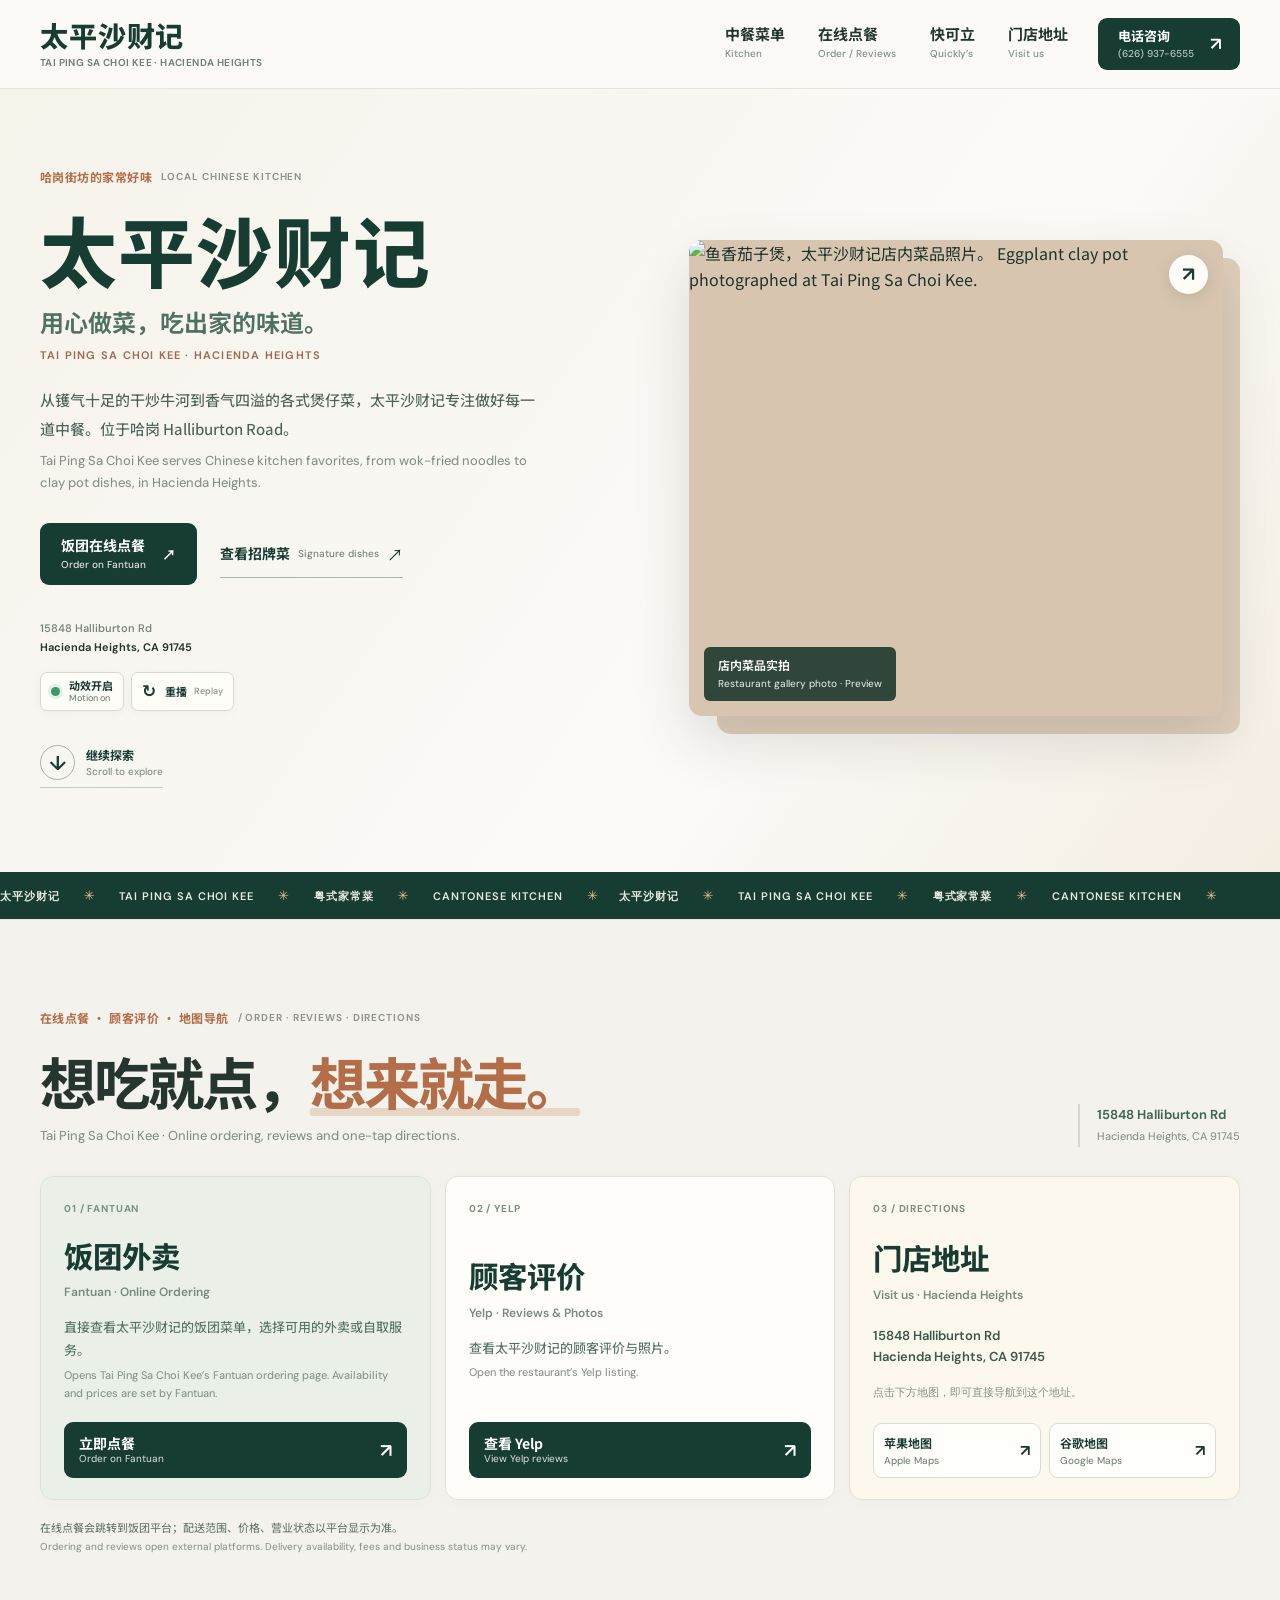
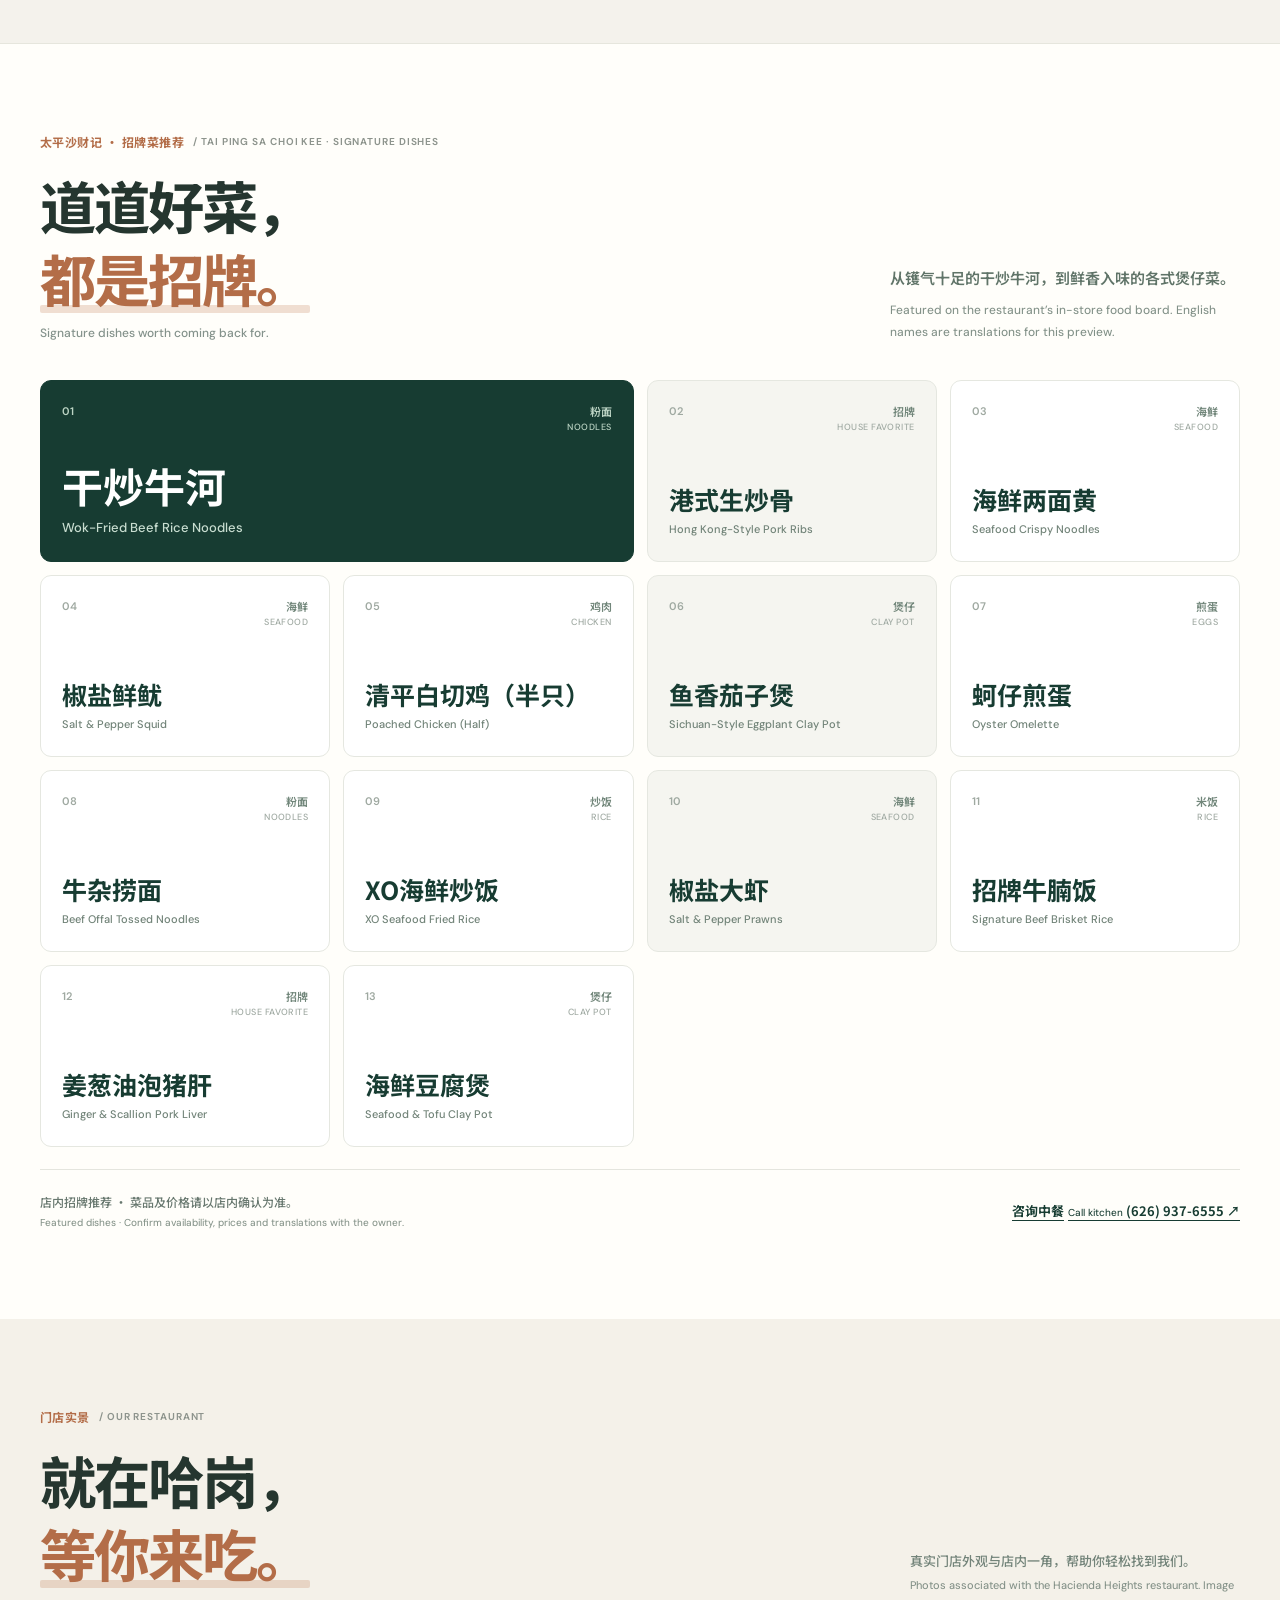
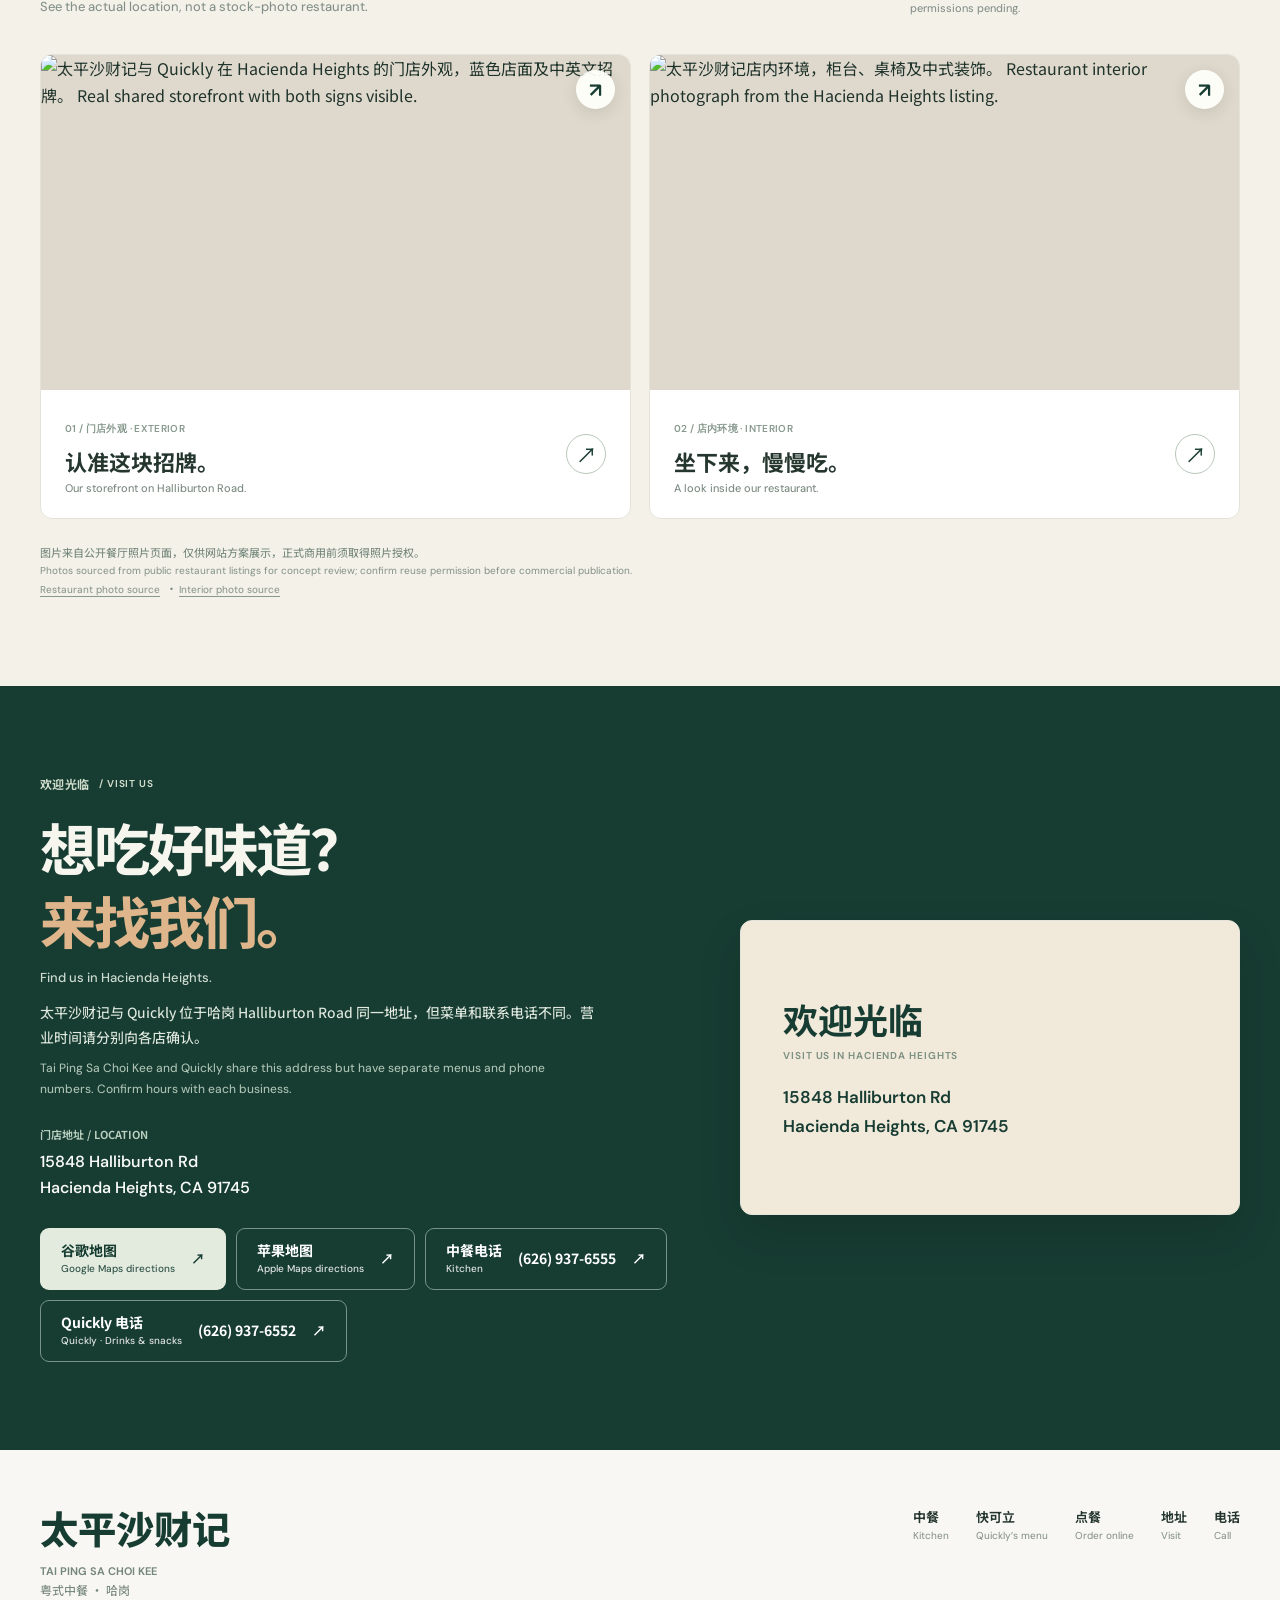
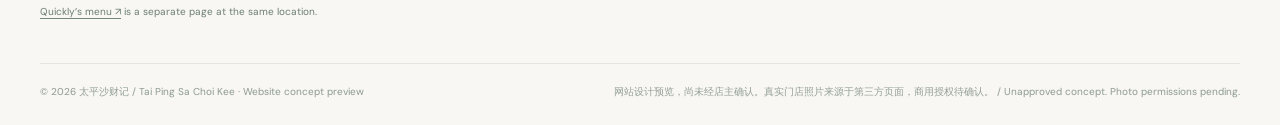
==== index.html @ 9a028f28 "refine: show real restaurant photos in first mobile screen, simplify hero controls" ====
<!doctype html>
<html lang="zh-Hans">
<head>
  <meta charset="utf-8">
  <meta name="viewport" content="width=device-width, initial-scale=1">
  <meta name="theme-color" content="#fff9f0">
  <meta name="robots" content="noindex,nofollow">
  <meta name="description" content="太平沙财记 Tai Ping Sa Choi Kee — Cantonese and Chinese kitchen at 15848 Halliburton Rd, Hacienda Heights.">
  <meta property="og:type" content="website">
  <meta property="og:title" content="太平沙财记 | Tai Ping Sa Choi Kee">
  <meta property="og:description" content="太平沙财记中餐菜单与招牌菜。Quickly 的奶茶及小吃为另外的菜单，位于同一地址。Tai Ping Sa Choi Kee Chinese kitchen and signature dishes; browse Quickly’s on its separate page.">
  <title>太平沙财记 | Tai Ping Sa Choi Kee — Hacienda Heights</title>
  <link rel="preconnect" href="https://fonts.googleapis.com">
  <link rel="preconnect" href="https://fonts.gstatic.com" crossorigin>
  <link href="https://fonts.googleapis.com/css2?family=DM+Sans:wght@400;500;600;700&family=Manrope:wght@400;500;600;700;800&family=Noto+Sans+SC:wght@400;500;600;700&display=swap" rel="stylesheet">
  <link rel="preconnect" href="https://cdn.restaurants-us.com" crossorigin>
  <link rel="stylesheet" href="styles.css?v=motion-v5">
  <script src="app.js?v=motion-v5" defer></script>
</head>
<body>
  <a href="#main" class="skip-link">跳到主要内容 / Skip to content</a>
  <header class="site-header" id="top">
    <div class="header-inner container">
      <a class="brand" href="#top" aria-label="Tai Ping Sa Choi Kee home">
        <span class="brand-text"><strong lang="zh-Hans">太平沙财记</strong><small lang="en">TAI PING SA CHOI KEE · HACIENDA HEIGHTS</small></span>
      </a>
      <nav class="nav" aria-label="主导航 / Main navigation" id="site-nav">
        <a href="#kitchen"><span lang="zh-Hans">中餐菜单</span><small lang="en">Kitchen</small></a>
        <a href="#order"><span lang="zh-Hans">在线点餐</span><small lang="en">Order / Reviews</small></a>
        <a href="quicklys.html"><span lang="zh-Hans">快可立</span><small lang="en">Quickly’s</small></a>
        <a href="#visit"><span lang="zh-Hans">门店地址</span><small lang="en">Visit us</small></a>
        <a class="nav-call" href="tel:+16269376555"><span lang="zh-Hans">致电太平沙财记</span><small lang="en">(626) 937-6555</small></a>
      </nav>
      <a class="header-cta" href="tel:+16269376555" aria-label="致电中餐 / Call Tai Ping Sa Choi Kee"><span class="button-bilingual"><strong lang="zh-Hans">电话咨询</strong><small lang="en">(626) 937-6555</small></span><span class="cta-arrow" aria-hidden="true">↗</span></a>
      <button class="menu-toggle" type="button" aria-expanded="false" aria-controls="site-nav" aria-label="展开导航 / Open navigation">
        <span></span><span></span><span></span>
      </button>
    </div>
  </header>

  <main id="main">
    <section class="hero section-shell" aria-labelledby="hero-heading">
      <div class="container hero-grid">
        <div class="hero-copy" data-reveal>
          <div class="eyebrow"><span class="eyebrow-star" aria-hidden="true">✳</span> <span lang="zh-Hans">哈岗街坊的家常好味</span> <span class="eyebrow-dot">•</span> <small lang="en">LOCAL CHINESE KITCHEN</small></div>

          <h1 id="hero-heading" class="hero-restaurant-title" lang="zh-Hans">太平沙财记</h1>
          <p class="hero-chinese" lang="zh-Hans">用心做菜，吃出家的味道。</p><p class="hero-name-en" lang="en">TAI PING SA CHOI KEE · HACIENDA HEIGHTS</p>
          <p class="hero-description" lang="zh-Hans">从镬气十足的干炒牛河到香气四溢的各式煲仔菜，太平沙财记专注做好每一道中餐。位于哈岗 Halliburton Road。</p><p class="hero-description-en" lang="en">Tai Ping Sa Choi Kee serves Chinese kitchen favorites, from wok-fried noodles to clay pot dishes, in Hacienda Heights.</p>
          <div class="hero-actions">
            <a class="button button-dark" href="https://www.fantuanorder.com/en-US/store/tai-ping-sa-choi-kee/us-1364034559" target="_blank" rel="noopener noreferrer"><span class="button-bilingual"><strong lang="zh-Hans">饭团在线点餐</strong><small lang="en">Order on Fantuan</small></span><span aria-hidden="true">↗</span></a>
            <a class="text-link bilingual-link" href="#kitchen"><strong lang="zh-Hans">查看招牌菜</strong><small lang="en">Signature dishes</small><span aria-hidden="true">↗</span></a>
          </div>
          <div class="hero-footnote"><span class="hero-footnote-icon" aria-hidden="true">✷</span><span>15848 Halliburton Rd<br><strong>Hacienda Heights, CA 91745</strong></span></div>
          <div class="motion-controls" role="group" aria-label="网页动画控制 / Animation controls">
            <button type="button" class="motion-toggle" data-motion-toggle aria-pressed="false">
              <span class="motion-state-dot" aria-hidden="true"></span><span class="motion-status-zh" lang="zh-Hans">动效设置</span><small class="motion-status-en" lang="en">Motion settings</small>
            </button>
            <button type="button" class="motion-replay" data-motion-replay aria-label="重播页面动画 / Replay page animations">
              <span aria-hidden="true">↻</span><span lang="zh-Hans">重播</span><small lang="en">Replay</small>
            </button>
          </div>
          <a class="scroll-cue" href="#order" aria-label="继续浏览在线点餐与地图 / Explore ordering and directions"><span class="scroll-cue-symbol" aria-hidden="true">↓</span><span><strong lang="zh-Hans">继续探索</strong><small lang="en">Scroll to explore</small></span></a>
        </div>
        <div class="hero-visual" data-reveal aria-label="Actual featured dish photographed at Tai Ping Sa Choi Kee">
          <div class="hero-visual-backdrop"></div>
          <div class="hero-photo-frame">
            <a class="gallery-trigger" href="https://cdn.restaurants-us.com/3616-albums-2.jpg" target="_blank" rel="noopener noreferrer" data-gallery-index="0" data-gallery-title="鱼香茄子煲" data-gallery-en="Eggplant clay pot" aria-label="放大鱼香茄子煲照片 / View dish photograph">
              <img class="hero-photo" src="https://cdn.restaurants-us.com/3616-albums-2.jpg" alt="鱼香茄子煲，太平沙财记店内菜品照片。 Eggplant clay pot photographed at Tai Ping Sa Choi Kee." width="1000" height="1000" fetchpriority="high" decoding="async">
              <span class="gallery-zoom" aria-hidden="true">↗</span>
            </a>
            <span class="hero-photo-caption" lang="zh-Hans">店内菜品实拍 <small lang="en">Restaurant gallery photo · Preview</small></span>
          </div>
        </div>
      </div>
    </section>

    <div class="ticker" aria-hidden="true"><div class="ticker-track"><span class="ticker-copy">太平沙财记 <b>✳</b> TAI PING SA CHOI KEE <b>✳</b> 粤式家常菜 <b>✳</b> CANTONESE KITCHEN <b>✳</b> </span><span class="ticker-copy">太平沙财记 <b>✳</b> TAI PING SA CHOI KEE <b>✳</b> 粤式家常菜 <b>✳</b> CANTONESE KITCHEN <b>✳</b> </span></div></div>


    <section class="service-hub section-pad" id="order" aria-labelledby="service-heading">
      <div class="container">
        <div class="section-heading service-heading" data-reveal>
          <div>
            <p class="section-kicker"><span lang="zh-Hans">在线点餐 · 顾客评价 · 地图导航</span><span lang="en">/ ORDER · REVIEWS · DIRECTIONS</span></p>
            <h2 id="service-heading" lang="zh-Hans">想吃就点，<em>想来就走。</em></h2>
            <p class="section-subtitle-en" lang="en">Tai Ping Sa Choi Kee · Online ordering, reviews and one-tap directions.</p>
          </div>
          <span class="service-side-note" lang="zh-Hans">15848 Halliburton Rd<br><small lang="en">Hacienda Heights, CA 91745</small></span>
        </div>
        <div class="service-grid">
          <article class="service-card service-order" data-reveal>
            <span class="service-number">01 / FANTUAN</span>
            <div class="service-card-body">
              <h3 lang="zh-Hans">饭团外卖</h3><p lang="en">Fantuan · Online Ordering</p>
              <span class="service-description" lang="zh-Hans">直接查看太平沙财记的饭团菜单，选择可用的外卖或自取服务。</span>
              <small lang="en">Opens Tai Ping Sa Choi Kee’s Fantuan ordering page. Availability and prices are set by Fantuan.</small>
            </div>
            <a class="service-card-link" href="https://www.fantuanorder.com/en-US/store/tai-ping-sa-choi-kee/us-1364034559" target="_blank" rel="noopener noreferrer"><span lang="zh-Hans">立即点餐</span><small lang="en">Order on Fantuan</small><span aria-hidden="true">↗</span></a>
          </article>
          <article class="service-card service-reviews" data-reveal>
            <span class="service-number">02 / YELP</span>
            <div class="service-card-body">
              <h3 lang="zh-Hans">顾客评价</h3><p lang="en">Yelp · Reviews &amp; Photos</p>
              <div class="service-description"><span lang="zh-Hans">查看太平沙财记的顾客评价与照片。</span><small lang="en">Open the restaurant’s Yelp listing.</small></div>
            </div>
            <a class="service-card-link" href="https://www.yelp.com/biz/tai-ping-sa-choi-kee-hacienda-heights" target="_blank" rel="noopener noreferrer"><span lang="zh-Hans">查看 Yelp</span><small lang="en">View Yelp reviews</small><span aria-hidden="true">↗</span></a>
          </article>
          <article class="service-card service-map" data-reveal>
            <span class="service-number">03 / DIRECTIONS</span>
            <div class="service-card-body">
              <h3 lang="zh-Hans">门店地址</h3><p lang="en">Visit us · Hacienda Heights</p>
              <address class="service-address">15848 Halliburton Rd<br>Hacienda Heights, CA 91745</address>
              <small lang="zh-Hans">点击下方地图，即可直接导航到这个地址。</small>
            </div>
            <div class="service-map-links">
              <a href="https://maps.apple.com/?daddr=15848%20Halliburton%20Rd%2C%20Hacienda%20Heights%2C%20CA%2091745&amp;dirflg=d" target="_blank" rel="noopener noreferrer" aria-label="Apple 地图导航 / Apple Maps directions to 15848 Halliburton Road"><span lang="zh-Hans">苹果地图</span><small lang="en">Apple Maps</small><span aria-hidden="true">↗</span></a>
              <a href="https://www.google.com/maps/dir/?api=1&amp;destination=15848%20Halliburton%20Rd%2C%20Hacienda%20Heights%2C%20CA%2091745" target="_blank" rel="noopener noreferrer" aria-label="Google 地图导航 / Google Maps directions to 15848 Halliburton Road"><span lang="zh-Hans">谷歌地图</span><small lang="en">Google Maps</small><span aria-hidden="true">↗</span></a>
            </div>
          </article>
        </div>
        <p class="service-footnote"><span lang="zh-Hans">在线点餐会跳转到饭团平台；配送范围、价格、营业状态以平台显示为准。</span><span lang="en">Ordering and reviews open external platforms. Delivery availability, fees and business status may vary.</span></p>
      </div>
    </section>
    <section class="kitchen-section section-pad" id="kitchen" aria-labelledby="kitchen-heading">
      <div class="container">
        <div data-reveal class="section-heading kitchen-heading">
          <div>
            <p class="section-kicker"><span class="spark" aria-hidden="true">✳</span> <span lang="zh-Hans">太平沙财记 · 招牌菜推荐</span> <span lang="en">/ TAI PING SA CHOI KEE · SIGNATURE DISHES</span></p>
            <h2 id="kitchen-heading" lang="zh-Hans">道道好菜，<br><em>都是招牌。</em></h2>
            <p class="section-subtitle" lang="en">Signature dishes worth coming back for.</p>
          </div>
          <p class="kitchen-intro"><strong lang="zh-Hans">从镬气十足的干炒牛河，到鲜香入味的各式煲仔菜。</strong><br><span lang="en">Featured on the restaurant’s in-store food board. English names are translations for this preview.</span></p>
        </div>
        <div class="signature-grid" aria-label="Featured dishes photographed on the restaurant's food board">
          <article data-reveal class="signature-card signature-card-primary" data-tone="noodles">
            <div class="signature-card-top"><span>01</span><span lang="zh-Hans">粉面<small lang="en">NOODLES</small></span></div>
            <div class="signature-card-content">
              <h3 lang="zh-Hans">干炒牛河</h3>
              <p>Wok-Fried Beef Rice Noodles</p>
            </div>
            <span class="signature-card-mark" aria-hidden="true">✳</span>
          </article>
          <article data-reveal class="signature-card" data-tone="special">
            <div class="signature-card-top"><span>02</span><span lang="zh-Hans">招牌<small lang="en">HOUSE FAVORITE</small></span></div>
            <div class="signature-card-content">
              <h3 lang="zh-Hans">港式生炒骨</h3>
              <p>Hong Kong-Style Pork Ribs</p>
            </div>
            <span class="signature-card-mark" aria-hidden="true">✳</span>
          </article>
          <article data-reveal class="signature-card" data-tone="seafood">
            <div class="signature-card-top"><span>03</span><span lang="zh-Hans">海鲜<small lang="en">SEAFOOD</small></span></div>
            <div class="signature-card-content">
              <h3 lang="zh-Hans">海鲜两面黄</h3>
              <p>Seafood Crispy Noodles</p>
            </div>
            <span class="signature-card-mark" aria-hidden="true">✳</span>
          </article>
          <article data-reveal class="signature-card" data-tone="seafood">
            <div class="signature-card-top"><span>04</span><span lang="zh-Hans">海鲜<small lang="en">SEAFOOD</small></span></div>
            <div class="signature-card-content">
              <h3 lang="zh-Hans">椒盐鲜鱿</h3>
              <p>Salt &amp; Pepper Squid</p>
            </div>
            <span class="signature-card-mark" aria-hidden="true">✳</span>
          </article>
          <article data-reveal class="signature-card" data-tone="special">
            <div class="signature-card-top"><span>05</span><span lang="zh-Hans">鸡肉<small lang="en">CHICKEN</small></span></div>
            <div class="signature-card-content">
              <h3 lang="zh-Hans">清平白切鸡（半只）</h3>
              <p>Poached Chicken (Half)</p>
            </div>
            <span class="signature-card-mark" aria-hidden="true">✳</span>
          </article>
          <article data-reveal class="signature-card" data-tone="claypot">
            <div class="signature-card-top"><span>06</span><span lang="zh-Hans">煲仔<small lang="en">CLAY POT</small></span></div>
            <div class="signature-card-content">
              <h3 lang="zh-Hans">鱼香茄子煲</h3>
              <p>Sichuan-Style Eggplant Clay Pot</p>
            </div>
            <span class="signature-card-mark" aria-hidden="true">✳</span>
          </article>
          <article data-reveal class="signature-card" data-tone="special">
            <div class="signature-card-top"><span>07</span><span lang="zh-Hans">煎蛋<small lang="en">EGGS</small></span></div>
            <div class="signature-card-content">
              <h3 lang="zh-Hans">蚵仔煎蛋</h3>
              <p>Oyster Omelette</p>
            </div>
            <span class="signature-card-mark" aria-hidden="true">✳</span>
          </article>
          <article data-reveal class="signature-card" data-tone="noodles">
            <div class="signature-card-top"><span>08</span><span lang="zh-Hans">粉面<small lang="en">NOODLES</small></span></div>
            <div class="signature-card-content">
              <h3 lang="zh-Hans">牛杂捞面</h3>
              <p>Beef Offal Tossed Noodles</p>
            </div>
            <span class="signature-card-mark" aria-hidden="true">✳</span>
          </article>
          <article data-reveal class="signature-card" data-tone="rice">
            <div class="signature-card-top"><span>09</span><span lang="zh-Hans">炒饭<small lang="en">RICE</small></span></div>
            <div class="signature-card-content">
              <h3 lang="zh-Hans">XO海鲜炒饭</h3>
              <p>XO Seafood Fried Rice</p>
            </div>
            <span class="signature-card-mark" aria-hidden="true">✳</span>
          </article>
          <article data-reveal class="signature-card" data-tone="seafood">
            <div class="signature-card-top"><span>10</span><span lang="zh-Hans">海鲜<small lang="en">SEAFOOD</small></span></div>
            <div class="signature-card-content">
              <h3 lang="zh-Hans">椒盐大虾</h3>
              <p>Salt &amp; Pepper Prawns</p>
            </div>
            <span class="signature-card-mark" aria-hidden="true">✳</span>
          </article>
          <article data-reveal class="signature-card" data-tone="rice">
            <div class="signature-card-top"><span>11</span><span lang="zh-Hans">米饭<small lang="en">RICE</small></span></div>
            <div class="signature-card-content">
              <h3 lang="zh-Hans">招牌牛腩饭</h3>
              <p>Signature Beef Brisket Rice</p>
            </div>
            <span class="signature-card-mark" aria-hidden="true">✳</span>
          </article>
          <article data-reveal class="signature-card" data-tone="special">
            <div class="signature-card-top"><span>12</span><span lang="zh-Hans">招牌<small lang="en">HOUSE FAVORITE</small></span></div>
            <div class="signature-card-content">
              <h3 lang="zh-Hans">姜葱油泡猪肝</h3>
              <p>Ginger &amp; Scallion Pork Liver</p>
            </div>
            <span class="signature-card-mark" aria-hidden="true">✳</span>
          </article>
          <article data-reveal class="signature-card" data-tone="claypot">
            <div class="signature-card-top"><span>13</span><span lang="zh-Hans">煲仔<small lang="en">CLAY POT</small></span></div>
            <div class="signature-card-content">
              <h3 lang="zh-Hans">海鲜豆腐煲</h3>
              <p>Seafood &amp; Tofu Clay Pot</p>
            </div>
            <span class="signature-card-mark" aria-hidden="true">✳</span>
          </article>
        </div>
        <div class="kitchen-note">
          <span><span lang="zh-Hans">店内招牌推荐 · 菜品及价格请以店内确认为准。</span><small lang="en">Featured dishes · Confirm availability, prices and translations with the owner.</small></span>
          <a href="tel:+16269376555"><span lang="zh-Hans">咨询中餐</span><small lang="en">Call kitchen</small> (626) 937-6555 ↗</a>
        </div>
      </div>
    </section>

    <section class="favorites-section section-pad" id="favorites" aria-labelledby="favorites-heading">
      <div class="container">
        <div data-reveal class="section-heading favorites-heading">
          <div>
            <p class="section-kicker"><span class="spark" aria-hidden="true">✳</span> <span lang="zh-Hans">门店实景</span> <span lang="en">/ OUR RESTAURANT</span></p>
            <h2 id="favorites-heading" lang="zh-Hans">就在哈岗，<br><em>等你来吃。</em></h2>
            <p class="section-subtitle-en" lang="en">See the actual location, not a stock-photo restaurant.</p>
          </div>
          <p class="favorites-intro"><span lang="zh-Hans">真实门店外观与店内一角，帮助你轻松找到我们。</span><br><span lang="en">Photos associated with the Hacienda Heights restaurant. Image permissions pending.</span></p>
        </div>
        <div class="feature-grid" tabindex="0" aria-label="门店实景照片 / Restaurant gallery">
          <article data-reveal class="feature-card feature-store">
            <div class="feature-image-wrap"><a class="gallery-trigger" href="https://cdn.restaurants-us.com/3616-albums-1.jpg" target="_blank" rel="noopener noreferrer" data-gallery-index="1" data-gallery-title="门店外观" data-gallery-en="Our storefront" aria-label="放大门店外观照片 / View storefront photo"><img src="https://cdn.restaurants-us.com/3616-albums-1.jpg" alt="太平沙财记与 Quickly 在 Hacienda Heights 的门店外观，蓝色店面及中英文招牌。 Real shared storefront with both signs visible." loading="lazy" decoding="async" width="1000" height="563"><span class="gallery-zoom" aria-hidden="true">↗</span></a></div>
            <div class="feature-info"><div><span class="feature-number">01 / 门店外观 · EXTERIOR</span><h3 lang="zh-Hans">认准这块招牌。<small lang="en">Our storefront on Halliburton Road.</small></h3></div><a href="#visit" class="round-arrow" aria-label="查看门店地址 / Find the location">↗</a></div>
          </article>
          <article data-reveal class="feature-card feature-inside">
            <div class="feature-image-wrap"><a class="gallery-trigger" href="https://s3-media0.fl.yelpcdn.com/bphoto/ZBEJxeL9uK-M6cb3rGqtVw/o.jpg" target="_blank" rel="noopener noreferrer" data-gallery-index="2" data-gallery-title="店内环境" data-gallery-en="Inside the restaurant" aria-label="放大店内环境照片 / View interior photo"><img src="https://s3-media0.fl.yelpcdn.com/bphoto/ZBEJxeL9uK-M6cb3rGqtVw/o.jpg" alt="太平沙财记店内环境，柜台、桌椅及中式装饰。 Restaurant interior photograph from the Hacienda Heights listing." loading="lazy" decoding="async" width="1024" height="1024"><span class="gallery-zoom" aria-hidden="true">↗</span></a></div>
            <div class="feature-info"><div><span class="feature-number">02 / 店内环境 · INTERIOR</span><h3 lang="zh-Hans">坐下来，慢慢吃。<small lang="en">A look inside our restaurant.</small></h3></div><a href="#kitchen" class="round-arrow" aria-label="查看招牌菜 / See signature dishes">↗</a></div>
          </article>
        </div>
        <p class="gallery-swipe-hint" lang="zh-Hans">左右滑动查看更多照片 <small lang="en">Swipe to explore photos →</small></p>
        <p class="preview-photo-notice"><span lang="zh-Hans">图片来自公开餐厅照片页面，仅供网站方案展示，正式商用前须取得照片授权。</span><span lang="en">Photos sourced from public restaurant listings for concept review; confirm reuse permission before commercial publication.</span>
          <a href="https://taipingsachoikee.restaurants-us.com/" target="_blank" rel="noopener noreferrer">Restaurant photo source</a> ·
          <a href="https://www.yelp.com/biz/tai-ping-sa-choi-kee-hacienda-heights" target="_blank" rel="noopener noreferrer">Interior photo source</a>
        </p>
      </div>
    </section>

    <section class="visit-section section-pad" id="visit" aria-labelledby="visit-heading">
      <div class="container visit-layout">
        <div class="visit-copy" data-reveal>
          <p class="section-kicker light-kicker"><span class="spark" aria-hidden="true">✳</span> <span lang="zh-Hans">欢迎光临</span> <span lang="en">/ VISIT US</span></p>
          <h2 id="visit-heading" lang="zh-Hans">想吃好味道？<br><em>来找我们。</em></h2>
          <p class="visit-zh" lang="en">Find us in Hacienda Heights.</p>
          <p class="visit-description" lang="zh-Hans">太平沙财记与 Quickly 位于哈岗 Halliburton Road 同一地址，但菜单和联系电话不同。营业时间请分别向各店确认。</p><p class="visit-description-en" lang="en">Tai Ping Sa Choi Kee and Quickly share this address but have separate menus and phone numbers. Confirm hours with each business.</p>
          <div class="visit-address"><span class="address-mark" aria-hidden="true">↗</span><div><span>门店地址 / LOCATION</span><address>15848 Halliburton Rd<br>Hacienda Heights, CA 91745</address></div></div>
          <div class="visit-buttons">
            <a class="button button-lime" href="https://www.google.com/maps/dir/?api=1&amp;destination=15848%20Halliburton%20Rd%2C%20Hacienda%20Heights%2C%20CA%2091745" target="_blank" rel="noopener noreferrer"><span class="button-bilingual"><strong lang="zh-Hans">谷歌地图</strong><small lang="en">Google Maps directions</small></span><span aria-hidden="true">↗</span></a>
            <a class="button button-light-outline" href="https://maps.apple.com/?daddr=15848%20Halliburton%20Rd%2C%20Hacienda%20Heights%2C%20CA%2091745&amp;dirflg=d" target="_blank" rel="noopener noreferrer"><span class="button-bilingual"><strong lang="zh-Hans">苹果地图</strong><small lang="en">Apple Maps directions</small></span><span aria-hidden="true">↗</span></a>
            <a class="button button-light-outline" href="tel:+16269376555"><span class="button-bilingual"><strong lang="zh-Hans">中餐电话</strong><small lang="en">Kitchen</small></span> (626) 937-6555 <span aria-hidden="true">↗</span></a>
            <a class="button button-light-outline" href="tel:+16269376552"><span class="button-bilingual"><strong lang="zh-Hans">Quickly 电话</strong><small lang="en">Quickly · Drinks &amp; snacks</small></span> (626) 937-6552 <span aria-hidden="true">↗</span></a>
          </div>
        </div>
        <div class="visit-art" data-reveal>
          <div class="visit-address-panel">
            <p lang="zh-Hans">欢迎光临</p>
            <p lang="en">VISIT US IN HACIENDA HEIGHTS</p>
            <address>15848 Halliburton Rd<br>Hacienda Heights, CA 91745</address>
          </div>
        </div>
      </div>
    </section>
  </main>
  <nav class="section-rail" aria-label="页面章节 / Page sections">
    <a href="#top" data-section-link="top" aria-current="location"><span class="rail-indicator" aria-hidden="true"></span><span class="rail-label"><strong lang="zh-Hans">首页</strong><small lang="en">Home</small></span></a>
    <a href="#order" data-section-link="order"><span class="rail-indicator" aria-hidden="true"></span><span class="rail-label"><strong lang="zh-Hans">在线点餐</strong><small lang="en">Order</small></span></a>
    <a href="#kitchen" data-section-link="kitchen"><span class="rail-indicator" aria-hidden="true"></span><span class="rail-label"><strong lang="zh-Hans">招牌菜</strong><small lang="en">Kitchen</small></span></a>
    <a href="#favorites" data-section-link="favorites"><span class="rail-indicator" aria-hidden="true"></span><span class="rail-label"><strong lang="zh-Hans">门店照片</strong><small lang="en">Photos</small></span></a>
    <a href="#visit" data-section-link="visit"><span class="rail-indicator" aria-hidden="true"></span><span class="rail-label"><strong lang="zh-Hans">地址</strong><small lang="en">Visit</small></span></a>
  </nav>
  <dialog class="photo-dialog" aria-label="店内实拍画廊 / Restaurant photo gallery">
    <button class="photo-close" type="button" data-photo-close aria-label="关闭照片 / Close photo">×</button>
    <figure class="photo-dialog-figure">
      <img data-photo-large alt="店内实拍照片 / Restaurant gallery photograph" width="1100" height="750" loading="lazy">
      <figcaption><strong data-photo-caption lang="zh-Hans"></strong><small data-photo-caption-en lang="en"></small></figcaption>
    </figure>
    <div class="photo-dialog-footer">
      <button type="button" data-photo-prev aria-label="上一张照片 / Previous photo"><span aria-hidden="true">←</span><span lang="zh-Hans">上一张</span></button>
      <span data-photo-count aria-live="polite" aria-atomic="true">1 / 3</span>
      <button type="button" data-photo-next aria-label="下一张照片 / Next photo"><span lang="zh-Hans">下一张</span><span aria-hidden="true">→</span></button>
    </div>
  </dialog>
  <footer class="site-footer">
    <div class="container footer-inner">
      <div><a class="footer-brand" href="#top" lang="zh-Hans">太平沙财记</a><p><span lang="en">TAI PING SA CHOI KEE</span><br><span lang="zh-Hans">粤式中餐 · 哈岗</span><br><small lang="en"><a href="quicklys.html">Quickly’s menu ↗</a> is a separate page at the same location.</small></p></div>
      <div class="footer-actions"><a href="#kitchen">中餐 <small lang="en">Kitchen</small></a><a href="quicklys.html">快可立 <small lang="en">Quickly’s menu</small></a><a href="#order">点餐 <small lang="en">Order online</small></a><a href="#visit">地址 <small lang="en">Visit</small></a><a href="tel:+16269376555">电话 <small lang="en">Call</small></a></div>
    </div>
    <div class="container footer-bottom"><span>© <span id="copyright-year">2026</span> 太平沙财记 / Tai Ping Sa Choi Kee · Website concept preview</span><span>网站设计预览，尚未经店主确认。真实门店照片来源于第三方页面，商用授权待确认。 / Unapproved concept. Photo permissions pending.</span></div>
  </footer>
  <nav class="mobile-action-bar" aria-label="手机快捷操作 / Mobile quick actions">
    <a class="mobile-action-primary" href="https://www.fantuanorder.com/en-US/store/tai-ping-sa-choi-kee/us-1364034559" target="_blank" rel="noopener noreferrer"><span lang="zh-Hans">饭团点餐</span><small lang="en">Order online</small></a>
    <a href="tel:+16269376555"><span lang="zh-Hans">致电中餐</span><small lang="en">Call · (626) 937-6555</small></a>
  </nav>
</body>
</html>
---- styles.css ----
/* Tai Ping Sa Choi Kee / Quickly’s — clean two-page design system.
   Chinese-led bilingual typography. Authentic photos. No invented logo marks.
   Single cascade: desktop defaults, then 1000/800/740/560 breakpoints. */
:root{
  --bg:#f8f7f3;--paper:#fffefa;--surface:#f2f1eb;--green:#173c32;
  --ink:#25362f;--muted:#6a7971;--line:#e4e5de;--rust:#b36d48;
  --warm:#efe6d7;--light-green:#e9f0e7;--zh-font:"Noto Sans SC",system-ui,sans-serif;
  --font:"DM Sans","Manrope",system-ui,sans-serif;--body:var(--zh-font);
}
*,*::before,*::after{box-sizing:border-box}
html{scroll-behavior:smooth;scroll-padding-top:106px}
body{margin:0;min-width:280px;background:var(--bg);color:var(--ink);font:400 16px/1.65 var(--body);-webkit-font-smoothing:antialiased}
body,button,input{font-size:16px}
button,input{font:inherit}
button{cursor:pointer}
a{color:inherit;text-decoration:none}
img,svg{display:block;max-width:100%}
h1,h2,h3,p{margin-top:0}
h1,h2,h3{font-family:var(--zh-font);font-weight:750}
[hidden]{display:none!important}
:focus-visible{outline:3px solid #bf7b57;outline-offset:4px}
::selection{background:#dfc5ac;color:var(--green)}
.container{width:min(100% - 72px,1200px);margin-inline:auto}
.sr-only{position:absolute!important;width:1px;height:1px;overflow:hidden;clip:rect(0,0,0,0);white-space:nowrap}
.skip-link{position:fixed;z-index:200;left:16px;top:-100px;padding:13px 20px;border-radius:8px;background:var(--green);color:white}
.skip-link:focus{top:12px}

/* Header: deliberate width management, no general span rules. */
.site-header{position:sticky;top:0;z-index:80;background:rgba(251,250,247,.97);border-bottom:1px solid var(--line);backdrop-filter:blur(16px)}
.header-inner{min-height:88px;display:flex;align-items:center;gap:clamp(16px,2vw,36px)}
.brand{display:inline-flex;align-items:center;flex:0 1 auto;min-width:0;max-width:40%;padding-block:14px}
.brand-text{display:flex;flex-direction:column;min-width:0;gap:4px}
.brand-text strong{font:800 clamp(23px,2.2vw,29px)/1.17 var(--zh-font);letter-spacing:.03em;color:var(--green);white-space:nowrap}
.brand-text small{font:650 10px/1.3 var(--font);letter-spacing:.04em;color:#718077;white-space:nowrap}
.nav{display:flex;align-items:center;gap:clamp(12px,2vw,30px);margin-left:auto;min-width:0}
.nav a:not(.nav-call){display:flex;flex-direction:column;align-items:flex-start;gap:3px;min-width:0;padding:13px 4px;border-bottom:2px solid transparent;white-space:nowrap;transition:color .2s,border-color .2s}
.nav a span{font:700 15px/1.25 var(--zh-font);color:var(--ink)}
.nav a small{font:500 10px/1.35 var(--font);color:#819088}
.nav a:hover,.nav a:focus-visible{color:var(--rust)}
.nav a:hover span,.nav a[aria-current="page"] span{color:var(--rust)}
.nav a[aria-current="page"]{border-bottom-color:var(--rust)}
.nav-call{display:none}
.header-cta{display:inline-flex;align-items:center;justify-content:space-between;gap:16px;flex:0 0 auto;min-height:51px;padding:10px 18px 10px 20px;border-radius:9px;background:var(--green);color:#fff;transition:background .2s}
.header-cta:hover{background:#245448}
.header-cta .button-bilingual{min-width:0}
.header-cta .button-bilingual strong{color:#fff;font-size:13px}
.header-cta .button-bilingual small{color:#d1e1d9;font:500 10px/1.3 var(--font)}
.header-cta .cta-arrow{font:600 18px/1 var(--font)}
.menu-toggle{display:none;align-items:center;justify-content:center;flex-direction:column;gap:5px;width:44px;height:44px;flex:0 0 44px;margin-left:auto;border:1px solid #d8ded6;border-radius:9px;background:#fff;color:var(--green)}
.menu-toggle span{width:19px;height:2px;display:block;border-radius:3px;background:var(--green);transition:transform .2s,opacity .2s}
.menu-toggle[aria-expanded="true"] span:first-child{transform:translateY(7px) rotate(45deg)}
.menu-toggle[aria-expanded="true"] span:nth-child(2){opacity:0}
.menu-toggle[aria-expanded="true"] span:last-child{transform:translateY(-7px) rotate(-45deg)}

/* Shared bilingual controls */
.section-shell{overflow:hidden}
.section-pad{padding-block:88px}
.section-kicker,.eyebrow{display:flex;align-items:center;flex-wrap:wrap;gap:9px;margin:0 0 17px;color:var(--rust);font:700 12px/1.6 var(--zh-font);letter-spacing:.04em}
.section-kicker [lang="en"],.eyebrow [lang="en"]{font:650 10px/1.5 var(--font);letter-spacing:.09em;text-transform:uppercase;color:#8d948d}
.eyebrow-star,.spark,.eyebrow-dot{display:none}
.section-heading{display:flex;justify-content:space-between;align-items:flex-end;gap:34px;margin-bottom:36px}
.section-heading h2,.visit-copy h2{font:750 clamp(38px,4.4vw,62px)/1.3 var(--zh-font);letter-spacing:-.035em;margin:0}
.section-heading h2 em,.visit-copy h2 em{font-style:normal;color:var(--rust)}
.section-subtitle{font:500 15px/1.75 var(--zh-font);color:#65766d;margin:12px 0 0}
.section-subtitle-en,.hero-description-en{font:450 13px/1.7 var(--font);color:#829087;margin:7px 0 0}
.section-aside{flex:0 0 auto;color:#869188;font:650 10px/1.5 var(--font);letter-spacing:.1em;text-transform:uppercase}
.button{display:inline-flex;align-items:center;justify-content:center;gap:16px;min-height:54px;padding:13px 20px;border:1px solid transparent;border-radius:9px;font-size:14px;font-weight:700;transition:background .2s,border-color .2s,transform .2s}
.button:hover{transform:translateY(-2px)}
.button-dark{background:var(--green);color:white}
.button-dark:hover{background:#255648}
.button-outline{background:transparent;color:var(--green);border-color:#94a89d}
.button-outline:hover{background:#eff4ef}
.button-lime{background:#e3ebdf;color:var(--green)}
.button-light-outline{background:transparent;color:#fff;border-color:#769588}
.button-light-outline:hover{background:rgba(255,255,255,.08)}
.button-bilingual{display:inline-flex;flex-direction:column;align-items:flex-start;gap:3px;min-width:0;line-height:1.3;text-align:left}
.button-bilingual strong{font:700 14px/1.25 var(--zh-font)}
.button-bilingual small{font:500 10px/1.35 var(--font);opacity:.86}
.text-link{display:inline-flex;align-items:center;gap:8px;border-bottom:1px solid #a7b4aa;padding:10px 0;color:var(--green)}
.text-link:hover{border-color:var(--rust);color:var(--rust)}
.bilingual-link strong{font:700 14px/1.25 var(--zh-font)}
.bilingual-link small{display:block;font:500 10px/1.4 var(--font);color:#78867b}
.hero-actions{display:flex;align-items:center;gap:23px;flex-wrap:wrap;margin-top:29px}

/* Restaurant landing */
.hero{background:linear-gradient(125deg,#f6f3eb,#fbfaf7 64%,#f4ede2)}
.hero-grid{display:grid;grid-template-columns:1fr 1fr;align-items:center;gap:clamp(34px,5vw,85px);padding-block:78px 84px;min-height:620px}
.hero-copy{min-width:0}
.hero h1.hero-restaurant-title{font:800 clamp(60px,6vw,86px)/1.2 var(--zh-font);letter-spacing:.015em;color:var(--green);margin:0 0 10px;white-space:nowrap}
.hero-chinese{font:650 clamp(19px,2vw,24px)/1.45 var(--zh-font);color:#4f7162;margin:0 0 7px}
.hero-name-en{font:650 11px/1.6 var(--font);letter-spacing:.11em;color:#a16c52;margin:0 0 20px}
.hero-description{font:450 15px/1.95 var(--zh-font);max-width:495px;margin:0;color:#4d6257}
.hero-description-en{max-width:495px}
.hero-footnote{display:flex;align-items:center;gap:12px;margin:34px 0 0;font:550 11px/1.65 var(--font);color:#73857a}
.hero-footnote strong{color:var(--ink);font-weight:650}
.hero-footnote-icon{display:none}
.hero-visual{position:relative;min-height:460px;height:min(520px,40vw);display:flex;align-items:center;justify-content:center;isolation:isolate}
.hero-visual-backdrop{position:absolute;inset:7% 0 0 8%;border-radius:14px;background:#dfcfbb}
.hero-photo-frame{position:relative;width:94%;height:93%;overflow:hidden;border-radius:13px;background:#d7c5b0;box-shadow:0 24px 56px rgba(32,43,36,.14)}
.hero-photo{width:100%;height:100%;object-fit:cover;object-position:center;filter:brightness(1.045) contrast(1.085) saturate(1.08);transition:transform .4s ease}
.hero-photo-frame:hover .hero-photo{transform:scale(1.018)}
.hero-photo-caption{position:absolute;bottom:15px;left:15px;padding:10px 14px;border-radius:6px;background:rgba(21,49,39,.86);color:#fff;display:flex;flex-direction:column;gap:3px;font:600 12px/1.4 var(--zh-font)}
.hero-photo-caption small{font:450 10px/1.4 var(--font);color:#dfe9e2}
.ticker{background:var(--green);color:#e6eae0;overflow:hidden;border:0}
.ticker-track{display:flex;align-items:center;justify-content:center;min-height:47px;white-space:nowrap}
.ticker-track span{font:600 10px/1.4 var(--font);letter-spacing:.08em}
.ticker-track b{font-size:11px;color:#d5aa86;padding-inline:20px}

/* Chinese kitchen signature dishes */
.kitchen-section{background:#fffefa}
.kitchen-heading .section-subtitle{font:500 12px/1.6 var(--font);color:#84928b;margin-top:10px}
.kitchen-intro{font:450 12px/1.8 var(--font);color:#819087;max-width:350px;margin:0}
.kitchen-intro strong{font:600 15px/1.9 var(--zh-font);color:#607468}
.kitchen-intro span[lang="en"]{display:block;margin-top:8px}
.signature-grid{display:grid;grid-template-columns:repeat(4,minmax(0,1fr));gap:13px}
.signature-card{display:flex;flex-direction:column;justify-content:space-between;min-width:0;min-height:182px;border:1px solid #e5e7e0;border-radius:11px;background:#fff;padding:23px 21px;transition:border-color .2s,transform .2s}
.signature-card:hover{border-color:#b5c9b8;transform:translateY(-2px)}
.signature-card:nth-child(4n+2){background:#f5f5f0}
.signature-card-top{display:flex;justify-content:space-between;align-items:flex-start;gap:10px;color:#9fa9a1}
.signature-card-top>span:first-child{font:600 11px/1.4 var(--font)}
.signature-card-top>span:nth-child(2){display:flex;flex-direction:column;align-items:flex-end;gap:3px;font:600 11px/1.4 var(--zh-font);color:#71867a;text-align:right}
.signature-card-top small{font:500 9px/1.3 var(--font);color:#a0aaa3;letter-spacing:.05em}
.signature-card h3{font:700 clamp(19px,2vw,25px)/1.4 var(--zh-font);letter-spacing:0;margin:15px 0 4px;color:var(--green)}
.signature-card p{font:500 11px/1.5 var(--font);color:#718378;margin:0}
.signature-card-mark{display:none}
.signature-card-primary{grid-column:span 2;background:var(--green);border-color:var(--green)}
.signature-card-primary h3{font-size:clamp(30px,3.2vw,42px);color:#fff}
.signature-card-primary p{font-size:13px;color:#c8ddd0}
.signature-card-primary .signature-card-top,.signature-card-primary .signature-card-top>span:nth-child(2),.signature-card-primary .signature-card-top small{color:#bcd4c4}
.kitchen-note{display:flex;align-items:center;justify-content:space-between;gap:25px;padding:22px 0 0;margin:22px 0 0;border-top:1px solid var(--line)}
.kitchen-note>span{display:flex;flex-direction:column;gap:4px;font:500 12px/1.6 var(--zh-font);color:#68786f}
.kitchen-note>span small{font:450 10px/1.6 var(--font);color:#849288}
.kitchen-note>a{flex:0 0 auto;font:650 13px/1.5 var(--zh-font);color:var(--green);text-decoration:underline;text-underline-offset:4px}
.kitchen-note>a small{font:450 10px/1.5 var(--font);margin-left:4px}

/* Menu: quiet, useful editorial catalog, no novelty cards */
.menu-section{background:#f8f8f4}
.menu-section-heading{margin-bottom:30px}
.menu-toolbar{display:flex;align-items:flex-start;justify-content:space-between;gap:20px;padding:20px 0;border-block:1px solid var(--line)}
.menu-filters{display:flex;flex-wrap:wrap;gap:8px;min-width:0}
.filter{display:flex;flex-direction:column;align-items:center;justify-content:center;gap:2px;min-height:54px;padding:9px 14px;border:1px solid #dfe5df;border-radius:9px;background:#fffefa;color:#4d675a;transition:background .2s,border-color .2s}
.filter:hover{border-color:#a4b9aa}
.filter.is-active{background:var(--green);border-color:var(--green);color:#fff}
.filter span{font:700 13px/1.2 var(--zh-font)}
.filter small{font:500 10px/1.4 var(--font);opacity:.85}
.search-box{width:min(250px,100%);flex:0 0 245px;display:flex;align-items:center;gap:9px;min-height:54px;border:1px solid #dfe5df;background:#fffefa;border-radius:9px;padding:12px;color:#819086}
.search-box:focus-within{border-color:#6c9c80;box-shadow:0 0 0 3px #dce8dc}
.search-box input{border:0;outline:none;background:transparent;min-width:0;width:100%;font:500 13px var(--zh-font);color:var(--ink)}
.search-box input:focus-visible{outline:none}
.search-box input::placeholder{color:#91a096}
.menu-status{display:flex;justify-content:space-between;gap:20px;padding:18px 0;color:#879087}
#menu-count{font:700 12px/1.7 var(--zh-font);color:var(--green);white-space:nowrap}
.menu-disclaimer{font:450 10px/1.6 var(--zh-font);text-align:right}
.menu-grid{display:grid;grid-template-columns:repeat(2,minmax(0,1fr));gap:11px}
.menu-card{position:relative;display:flex;flex-direction:column;min-width:0;min-height:155px;background:#fff;border:1px solid #e6e9e2;border-radius:10px;padding:19px 23px;transition:border-color .2s,box-shadow .2s}
.menu-card:hover{border-color:#b7c9ba;box-shadow:0 8px 24px rgba(40,60,45,.06)}
.menu-card::before{display:none}
.menu-card-top{font:600 11px/1.3 var(--zh-font);color:#84958a;margin:0 0 13px}
.menu-category-en{display:block;font:450 10px/1.4 var(--font);color:#9eaaa2;margin-top:2px}
.menu-card h3.menu-item-zh{font:700 21px/1.4 var(--zh-font);margin:0 0 3px;color:var(--green)}
.menu-card p.menu-en{font:500 12px/1.5 var(--font);color:#74867c;margin:0}
.menu-card-bottom.menu-price{margin-top:auto;padding-top:13px;font:700 13px/1.4 var(--font);color:var(--rust);font-variant-numeric:tabular-nums}
.menu-empty{text-align:center;margin-top:15px;padding:55px 20px;border:1px solid var(--line);border-radius:11px;background:#fff}
.menu-empty strong{font:700 18px/1.4 var(--zh-font)}
.menu-empty p{font:450 13px/1.6 var(--font);color:var(--muted)}
.menu-empty button{padding:9px 16px;border:1px solid #a6b7aa;border-radius:8px;background:var(--paper)}
.menu-callout{margin-top:28px;display:flex;justify-content:space-between;align-items:center;gap:20px;padding:20px 24px;border:1px solid #dce6dd;border-radius:11px;background:#edf2ec}
.menu-callout>div{display:flex;align-items:center;gap:12px}
.callout-asterisk{display:none}
.menu-callout p{font:450 12px/1.8 var(--font);color:#65786c;margin:0}
.menu-callout strong{font:700 14px/1.7 var(--zh-font);color:var(--green)}

/* Real restaurant photos only */
.favorites-section{background:#f4f1e9}
.favorites-intro{max-width:330px;margin:0;font:500 13px/1.75 var(--zh-font);color:#73847a}
.favorites-intro [lang="en"]{font:450 11px/1.65 var(--font);color:#829087}
.feature-grid{display:grid;grid-template-columns:repeat(2,minmax(0,1fr));gap:18px}
.feature-card{overflow:hidden;border:1px solid #e3e3d9;border-radius:12px;background:#fff;transition:transform .2s}
.feature-card:hover{transform:translateY(-2px)}
.feature-image-wrap{position:relative;height:335px;overflow:hidden;background:#dfd8cd}
.feature-image-wrap img{width:100%;height:100%;object-fit:cover;filter:brightness(1.04) contrast(1.08) saturate(1.065);transition:transform .4s}
.feature-card:hover img{transform:scale(1.018)}
.feature-store img{object-position:center 40%}
.feature-inside img{object-position:center 45%}
.feature-info{display:flex;justify-content:space-between;align-items:center;gap:20px;padding:22px 24px;min-height:122px}
.feature-number{font:600 10px/1.4 var(--font);color:#87998d;letter-spacing:.035em}
.feature-info h3{font:700 22px/1.45 var(--zh-font);margin:7px 0 0}
.feature-info h3 small{display:block;font:450 11px/1.5 var(--font);color:#78877d;margin-top:2px}
.round-arrow{width:40px;height:40px;display:grid;place-items:center;border:1px solid #b8c8ba;border-radius:50%;flex:0 0 40px;color:var(--green);font-size:21px}
.round-arrow:hover{background:#e7eee7}
.preview-photo-notice{margin:24px 0 0;font:450 11px/1.75 var(--zh-font);color:#788a7d}
.preview-photo-notice span{display:block}
.preview-photo-notice span[lang="en"],.preview-photo-notice a{font:450 10px/1.6 var(--font);color:#89978c}
.preview-photo-notice a{text-decoration:underline;text-underline-offset:3px;margin-right:4px}

/* Visit and location */
.visit-section{background:var(--green);color:#f9fbf8}
.visit-layout{display:grid;grid-template-columns:1.12fr .88fr;align-items:center;gap:clamp(28px,5vw,65px)}
.light-kicker,.light-kicker [lang="en"]{color:#d0dccc}
.visit-copy h2{color:#f6f6ee}
.visit-copy h2 em{color:#dfb58b}
.visit-zh{font:500 13px/1.5 var(--font);color:#cddacf;margin:12px 0}
.visit-description{font:450 14px/1.8 var(--zh-font);color:#e0e9df;max-width:560px;margin:10px 0 0}
.visit-description-en{font:450 12px/1.7 var(--font);color:#afc5b6;max-width:560px;margin:8px 0 0}
.visit-address{display:flex;gap:14px;align-items:flex-start;margin-top:27px}
.address-mark{display:none}
.visit-address span:not(.address-mark){display:block;color:#b9cfc0;margin-bottom:7px;font:650 11px var(--zh-font)}
.visit-address address{font:550 16px/1.65 var(--font);font-style:normal}
.visit-buttons{display:flex;flex-wrap:wrap;gap:10px;margin-top:26px}
.visit-buttons .button{min-height:54px}
.visit-art{display:flex;align-items:center;justify-content:center;min-width:0}
.visit-address-panel{width:100%;padding:42px;border:1px solid #e6e4da;border-radius:12px;background:#f1e9da;color:var(--green);min-height:295px;display:flex;flex-direction:column;justify-content:center;box-shadow:0 20px 45px rgba(0,0,0,.12)}
.visit-address-panel p[lang="zh-Hans"]{font:700 35px/1.4 var(--zh-font);margin:0 0 5px}
.visit-address-panel p[lang="en"]{font:650 10px/1.5 var(--font);letter-spacing:.09em;color:#7c9182;margin:0 0 20px}
.visit-address-panel address{font:600 17px/1.7 var(--font);font-style:normal}
.site-footer{padding-top:52px;background:#f8f7f3}
.footer-inner{display:flex;justify-content:space-between;gap:40px;padding-bottom:42px}
.footer-brand{font:800 clamp(27px,3vw,39px)/1.35 var(--zh-font);color:var(--green)}
.footer-inner p{font:450 12px/1.7 var(--zh-font);color:#75867b;margin:6px 0 0}
.footer-inner p span[lang="en"]{font:650 11px/1.5 var(--font)}
.footer-inner p small{font:450 10px/1.7 var(--font)}
.footer-inner p a{text-decoration:underline;text-underline-offset:3px}
.footer-actions{display:flex;align-items:flex-start;gap:27px;padding-top:6px}
.footer-actions a{display:flex;flex-direction:column;gap:2px;font:650 13px/1.4 var(--zh-font);white-space:nowrap}
.footer-actions a small{font:450 10px/1.5 var(--font);color:#87948a}
.footer-actions a:hover{color:var(--rust)}
.footer-bottom{border-top:1px solid var(--line);padding:20px 0 25px;display:flex;align-items:flex-start;justify-content:space-between;gap:26px;color:#94a096;font:450 10px/1.6 var(--font)}

/* Quickly’s: Chinese first, independent brand page, no fabricated icon */
.quicklys-page{background:#fbf9f5}
.quicklys-page .site-header{background:rgba(252,250,246,.97)}
.quicklys-page .brand-text strong{color:#223b33}
.quicklys-hero{background:linear-gradient(110deg,#f6f2ea,#fdf9f2)}
.quicklys-hero-layout{display:grid;grid-template-columns:1.02fr .98fr;gap:clamp(30px,5vw,75px);align-items:center;min-height:600px;padding-block:78px}
.quicklys-intro{min-width:0}
.quicklys-intro h1{font:800 clamp(70px,7vw,104px)/1.15 var(--zh-font);letter-spacing:.02em;color:var(--green);margin:10px 0 0}
.quicklys-english-title{font:650 clamp(26px,3vw,38px)/1.2 var(--font);letter-spacing:-.02em;color:var(--rust);margin:0 0 28px}
.quicklys-tagline{font:650 clamp(18px,2vw,23px)/1.5 var(--zh-font);color:#3e6855;margin:0 0 4px}
.quicklys-subtag{font:500 12px/1.6 var(--font);color:#818e83;margin:0 0 25px}
.quicklys-description{font:450 15px/1.9 var(--zh-font);color:#53695b;margin:0}
.quicklys-description-en{font:450 13px/1.7 var(--font);color:#859188;margin:8px 0 0}
.quicklys-store-photo{position:relative;overflow:hidden;aspect-ratio:5/5.1;border-radius:13px;background:#d8d9cd;box-shadow:0 23px 53px rgba(33,45,35,.14)}
.quicklys-store-photo img{width:100%;height:100%;object-fit:cover;object-position:center;filter:brightness(1.06) contrast(1.075) saturate(1.055)}
.quicklys-photo-label{position:absolute;bottom:16px;left:16px;right:16px;display:flex;flex-direction:column;gap:3px;padding:12px 15px;border-radius:7px;background:rgba(24,55,43,.89);color:#fff}
.quicklys-photo-label span{font:600 13px/1.45 var(--zh-font)}
.quicklys-photo-label small{font:450 10px/1.4 var(--font)}
.quicklys-page .menu-section{background:#fffefa}
.quicklys-visit{background:#f4f1eb}
.quicklys-visit-layout{display:flex;justify-content:space-between;align-items:center;gap:40px}
.quicklys-visit-layout h2{font:750 clamp(37px,4vw,55px)/1.35 var(--zh-font);margin:0}
.quicklys-visit-layout h2 em{font-style:normal;color:var(--rust)}
.quicklys-location-note{font:450 14px/1.7 var(--zh-font);color:#78887d;margin:13px 0 0}
.quicklys-visit-actions{display:flex;flex-direction:column;min-width:250px;gap:11px}
.quicklys-visit-actions .button{justify-content:space-between}
.quicklys-source-note{padding-top:30px;display:flex;flex-direction:column;gap:2px;color:#829086}
.quicklys-source-note small{font:450 10px/1.6 var(--zh-font)}
.quicklys-source-note small[lang="en"]{font-family:var(--font)}
.quicklys-page .footer-brand{font:750 33px/1.25 var(--zh-font)}

/* Breakpoint: nav becomes an accessible dropdown before the width is cramped. */
@media(max-width:1100px){
 .container{width:min(100% - 52px,1200px)}
 .header-inner{min-height:77px;gap:12px}
 .brand{max-width:calc(100% - 250px)}
 .brand-text strong{font-size:24px}
 .brand-text small{font-size:9px}
 .nav{display:none;position:absolute;top:100%;left:0;right:0;margin:0;background:#fbfaf7;padding:14px max(26px,calc((100% - 1200px)/2));border-top:1px solid var(--line);border-bottom:1px solid var(--line);box-shadow:0 20px 30px rgba(17,38,28,.11);flex-direction:column;align-items:stretch;gap:0;max-height:calc(100dvh - 77px);overflow-y:auto}
 .nav.is-open{display:flex}
 .nav a:not(.nav-call){padding:14px 6px;border-bottom:1px solid var(--line)}
 .nav a span{font-size:16px}
 .nav a small{font-size:11px}
 .nav a[aria-current="page"]{border-bottom-color:var(--line)}
 .nav-call{display:flex;flex-direction:column;gap:3px;margin:12px 0 0;padding:14px 16px;border-radius:8px;background:var(--green);color:#fff}
 .nav-call span{color:#fff;font-weight:700}
 .nav-call small{color:#dfebe2;font:450 11px var(--font)}
 .header-cta{margin-left:auto;min-height:45px;padding:8px 12px}
 .header-cta .button-bilingual strong{font-size:12px}
 .header-cta .button-bilingual small{font-size:9px}
 .menu-toggle{display:flex;margin-left:0}
 .hero-grid,.quicklys-hero-layout{gap:32px}
 .menu-toolbar{flex-direction:column;align-items:stretch}
 .search-box{flex-basis:auto;width:100%;max-width:420px}
}
@media(max-width:800px){
 .header-inner{min-height:72px}
 .nav{max-height:calc(100dvh - 72px)}
 .hero-grid,.quicklys-hero-layout{grid-template-columns:1fr;min-height:0;padding-block:60px}
 .hero-copy,.quicklys-intro{text-align:left}
 .hero h1.hero-restaurant-title{font-size:clamp(55px,8.8vw,75px)}
 .hero-visual{height:440px;min-height:0;width:100%;max-width:620px}
 .hero-photo-frame{width:96%;height:95%}
 .quicklys-intro h1{font-size:clamp(62px,9vw,88px)}
 .quicklys-store-photo{aspect-ratio:16/10;max-width:620px}
 .section-heading{flex-direction:column;align-items:flex-start}
 .section-pad{padding-block:72px}
 .signature-grid{grid-template-columns:repeat(3,minmax(0,1fr))}
 .signature-card-primary{grid-column:span 2}
 .kitchen-intro{max-width:640px}
 .menu-grid{grid-template-columns:repeat(2,minmax(0,1fr))}
 .feature-image-wrap{height:285px}
 .visit-layout{grid-template-columns:1fr;gap:38px}
 .visit-art{max-width:580px}
 .quicklys-visit-layout{flex-direction:column;align-items:stretch}
 .quicklys-visit-actions{flex-direction:row;flex-wrap:wrap}
 .quicklys-visit-actions .button{flex:1 1 230px}
}
@media(max-width:740px){
 .container{width:min(100% - 36px,1200px)}
 .header-cta{display:none}
 .brand{max-width:calc(100% - 62px);padding-block:12px}
 .menu-toggle{margin-left:auto}
 .signature-grid{grid-template-columns:repeat(2,minmax(0,1fr))}
 .feature-grid{grid-template-columns:1fr}
 .feature-image-wrap{height:350px}
 .footer-inner{flex-direction:column;gap:28px}
 .footer-actions{padding:0;flex-wrap:wrap}
 .menu-filters{gap:7px}
 .filter{min-height:50px;padding:8px 11px}
 .kitchen-note{align-items:flex-start;flex-direction:column}
 .menu-status{align-items:flex-start;flex-direction:column;gap:5px}
 .menu-disclaimer{text-align:left}
}
@media(max-width:560px){
 html{scroll-padding-top:78px}
 .container{width:min(100% - 32px,1200px)}
 .header-inner{min-height:70px}
 .brand-text strong{font-size:21px}
 .brand-text small{font-size:8px;letter-spacing:0}
 .nav{max-height:calc(100dvh - 70px);padding-inline:16px}
 .section-pad{padding-block:54px}
 .section-heading{gap:14px;margin-bottom:26px}
 .section-heading h2,.visit-copy h2{font-size:clamp(32px,8vw,44px);letter-spacing:-.02em}
 .section-subtitle{font-size:14px}
 .section-aside{display:none}
 .hero-grid,.quicklys-hero-layout{padding-block:45px 54px}
 .hero h1.hero-restaurant-title{font-size:clamp(44px,10.5vw,59px);letter-spacing:0;white-space:nowrap}
 .hero-chinese{font-size:19px}
 .hero-name-en{font-size:9px;letter-spacing:.05em}
 .hero-description,.quicklys-description{font-size:14px}
 .hero-description-en,.quicklys-description-en{font-size:12px}
 .hero-actions{gap:14px;align-items:flex-start}
 .button{min-height:52px;padding:11px 15px}
 .button-bilingual strong{font-size:13px}
 .button-bilingual small{font-size:10px}
 .hero-footnote{margin-top:24px}
 .hero-visual{height:325px}
 .hero-visual-backdrop{inset:6% 0 0 5%}
 .hero-photo-frame{width:97%;height:94%}
 .hero-photo-caption{left:9px;bottom:9px;padding:7px 10px;font-size:10px}
 .hero-photo-caption small{font-size:9px}
 .ticker-track{min-height:39px}
 .ticker-track span{font-size:9px}
 .ticker-track b{padding-inline:12px}
 .signature-grid{gap:9px}
 .signature-card{min-height:150px;padding:16px 14px}
 .signature-card h3{font-size:18px}
 .signature-card p{font-size:10px}
 .signature-card-primary h3{font-size:27px}
 .signature-card-primary p{font-size:11px}
 .signature-card-top small{font-size:8px}
 .menu-filters{gap:6px}
 .filter span{font-size:12px}
 .filter small{font-size:9px}
 .search-box{max-width:none}
 .menu-grid{grid-template-columns:1fr;gap:8px}
 .menu-card{min-height:134px;padding:16px 18px}
 .menu-card h3.menu-item-zh{font-size:20px}
 .menu-callout{align-items:stretch;flex-direction:column;padding:18px}
 .menu-callout .button{align-self:flex-start}
 .feature-image-wrap{height:260px}
 .feature-info{padding:18px 20px}
 .feature-info h3{font-size:20px}
 .visit-address address{font-size:14px}
 .visit-buttons{flex-direction:column}
 .visit-buttons .button{justify-content:space-between;width:100%}
 .visit-address-panel{min-height:230px;padding:26px}
 .visit-address-panel p[lang="zh-Hans"]{font-size:29px}
 .visit-address-panel address{font-size:14px}
 .footer-actions{gap:22px}
 .footer-brand{font-size:29px}
 .footer-bottom{flex-direction:column;gap:8px}
 .quicklys-intro h1{font-size:clamp(54px,13vw,68px)}
 .quicklys-english-title{font-size:27px;margin-bottom:22px}
 .quicklys-tagline{font-size:18px}
 .quicklys-store-photo{aspect-ratio:4/3;border-radius:9px}
 .quicklys-photo-label{bottom:10px;left:10px;right:10px;padding:8px 10px}
 .quicklys-visit-actions{flex-direction:column}
}



/* Mobile-first navigation, functional desktop sidebar and restrained motion.
   Extends the unified design system without any fake branding or photo replacements. */
.quicklys-shortcuts{
  display:grid;grid-template-columns:repeat(3,minmax(0,1fr));gap:9px;
  margin-top:28px
}
.quicklys-shortcuts a{
  display:grid;grid-template-columns:minmax(0,1fr) auto;align-items:center;
  min-height:74px;gap:2px 6px;padding:13px 14px;border:1px solid #dedfd6;
  border-radius:11px;background:rgba(255,255,255,.78);
  transition:border-color .25s,background .25s,transform .25s,box-shadow .25s
}
.quicklys-shortcuts strong{font:700 15px/1.3 var(--zh-font);color:var(--green)}
.quicklys-shortcuts small{grid-column:1;font:500 11px/1.45 var(--font);color:#87958b}
.quicklys-shortcuts a>span{grid-column:2;grid-row:1/3;align-self:center;font:500 17px var(--font);color:#7e9c8c}
.quicklys-shortcuts a:hover,.quicklys-shortcuts a:focus-visible{
  border-color:#9eb7a4;background:#fff;transform:translateY(-2px);
  box-shadow:0 9px 25px rgba(24,57,44,.07)
}
.menu-body-layout{display:grid;grid-template-columns:minmax(205px,242px) minmax(0,1fr);align-items:start;gap:24px}
.menu-results{min-width:0}
.menu-side-panel{
  display:flex;flex-direction:column;justify-content:space-between;gap:56px;
  min-height:316px;position:sticky;top:110px;padding:25px 22px;
  border:1px solid #dfe6de;border-radius:12px;
  background:linear-gradient(145deg,#f1f6ee,#e8eee8)
}
.menu-side-eyebrow{font:700 10px/1.4 var(--font);letter-spacing:.045em;color:#648577}
.menu-side-panel h3{font:750 26px/1.4 var(--zh-font);margin:17px 0 9px;color:var(--green)}
.menu-side-panel p{font:450 12px/1.75 var(--font);color:#6f8074;margin:0}
.menu-side-bottom{border-top:1px solid #ccddcf;padding-top:17px;display:flex;flex-direction:column;gap:3px}
.menu-side-bottom>span{font:650 12px/1.5 var(--zh-font);color:#426852}
.menu-side-bottom>small{font:450 10px/1.4 var(--font);color:#809486}
.menu-side-bottom>a{
  margin-top:14px;display:grid;grid-template-columns:minmax(0,1fr) auto;
  align-items:center;gap:3px 6px;padding:12px 13px;border-radius:8px;background:var(--green);color:#fff
}
.menu-side-bottom>a strong{font:650 13px/1.4 var(--zh-font)}
.menu-side-bottom>a small{grid-column:1;font:450 10px/1.4 var(--font);color:#d7e7db}
.menu-side-bottom>a>span{grid-column:2;grid-row:1/3;font:600 18px var(--font)}
.menu-results .menu-grid{grid-template-columns:repeat(2,minmax(0,1fr))}
.mobile-action-bar{display:none}
/* Interaction polish */
.menu-card{transition:transform .24s,border-color .24s,box-shadow .24s}
.menu-card:hover{transform:translateY(-2px)}
.filter{transition:background-color .22s,color .22s,border-color .22s,box-shadow .22s}
.filter.is-active{box-shadow:0 2px 10px rgba(22,61,49,.10)}
.header-cta,.button,.round-arrow,.mobile-action-bar a{-webkit-tap-highlight-color:transparent}
.nav.is-open{animation:nav-arrive .22s cubic-bezier(.2,.7,.3,1) both}
@keyframes nav-arrive{from{opacity:0;transform:translateY(-7px)}to{opacity:1;transform:translateY(0)}}
/* No JS / no IntersectionObserver = all content stays visible. */

@keyframes menu-card-arrive{from{opacity:0;transform:translateY(10px)}to{opacity:1;transform:translateY(0)}}
@media(max-width:1100px){
 .menu-side-panel{top:95px}
}
@media(max-width:900px){
 .menu-body-layout{grid-template-columns:1fr}
 .menu-side-panel{display:none}
}
@media(max-width:740px){
 body{padding-bottom:calc(78px + env(safe-area-inset-bottom,0px))}
 .mobile-action-bar{
  position:fixed;z-index:75;left:0;right:0;bottom:0;
  display:grid;grid-template-columns:1fr 1fr;gap:9px;
  padding:10px 15px calc(10px + env(safe-area-inset-bottom,0px));
  background:rgba(255,254,250,.97);
  border-top:1px solid #dce4db;backdrop-filter:blur(15px);
  box-shadow:0 -8px 28px rgba(22,48,33,.09)
 }
 .mobile-action-bar a{
  display:flex;flex-direction:column;justify-content:center;align-items:center;gap:2px;
  min-height:50px;border:1px solid #d9e3d9;border-radius:9px;
  background:#f4f7f2;color:var(--green);
  transition:background .2s,transform .2s
 }
 .mobile-action-bar a.mobile-action-primary{background:var(--green);border-color:var(--green);color:white}
 .mobile-action-bar a:active{transform:scale(.985)}
 .mobile-action-bar span{font:700 13px/1.2 var(--zh-font)}
 .mobile-action-bar small{font:500 10px/1.4 var(--font);opacity:.83}
 .menu-toolbar{gap:15px}
 .menu-filters{
   display:flex;flex-wrap:nowrap;overflow-x:auto;max-width:100%;
   padding:3px 0 9px;scroll-snap-type:x proximity;
   overscroll-behavior-inline:contain;scrollbar-width:thin;
   touch-action:pan-x
 }
 .menu-filters .filter{
   flex:0 0 auto;min-height:52px;min-width:76px;
   scroll-snap-align:start
 }
 .menu-results{min-width:0}
 .quicklys-shortcuts{display:flex;gap:9px;overflow-x:auto;scroll-snap-type:x proximity;padding:2px 0 8px;scrollbar-width:thin}
 .quicklys-shortcuts a{flex:0 0 130px;min-height:65px;scroll-snap-align:start}
}
@media(max-width:560px){
 .mobile-action-bar{padding-inline:12px;gap:8px}
 .mobile-action-bar a{min-height:48px}
 .menu-filters .filter{padding-inline:11px}
 .quicklys-shortcuts{margin-top:21px}
 .menu-results .menu-grid{grid-template-columns:1fr}
}
@media(hover:none){
 .button:hover,.signature-card:hover,.feature-card:hover,.menu-card:hover,.quicklys-shortcuts a:hover{transform:none}
 .quicklys-store-photo:hover img,.hero-photo-frame:hover .hero-photo,.feature-card:hover img{transform:none}
}



/* Customer conversion hub — links to the correct business, not another menu. */
.service-hub{background:#f4f2ec;border-block:1px solid #e6e6dd}
.service-heading{margin-bottom:29px}
.service-side-note{flex:0 0 auto;display:block;border-left:2px solid #d5d9cf;padding-left:17px;color:#426654;font:650 13px/1.65 var(--font);font-variant-numeric:tabular-nums}
.service-side-note small{font:450 11px/1.5 var(--font);color:#839188}
.service-grid{display:grid;grid-template-columns:repeat(3,minmax(0,1fr));gap:14px}
.service-card{
  min-width:0;display:flex;flex-direction:column;justify-content:space-between;
  gap:20px;padding:25px 23px 21px;border:1px solid #dfe5dc;border-radius:13px;
  background:#fffefa;box-shadow:0 2px 15px rgba(30,57,41,.025);
  transition:transform .22s ease,box-shadow .22s ease,border-color .22s ease
}
.service-card:hover{transform:translateY(-2px);border-color:#bdcec0;box-shadow:0 14px 30px rgba(31,58,39,.07)}
.service-order{background:#eaf0e7;border-color:#d6e5d8}
.service-reviews{background:#fffdfa}
.service-map{background:#fdf8ee;border-color:#eadfce}
.service-number{font:700 10px/1.4 var(--font);color:#7c907f;letter-spacing:.085em}
.service-card-body{display:flex;flex-direction:column;gap:5px}
.service-card h3{font:750 clamp(23px,2.3vw,30px)/1.35 var(--zh-font);color:var(--green);margin:0 0 3px}
.service-card-body>p{margin:0 0 10px;color:#79897e;font:600 12px/1.5 var(--font)}
.service-description{display:flex;flex-direction:column;gap:4px;color:#557365;font:450 13px/1.7 var(--zh-font)}
.service-card-body>small,.service-description>small{font:450 11px/1.65 var(--font);color:#849088}
.service-description span[lang="zh-Hans"]{font:450 13px/1.7 var(--zh-font)}
.service-card-link{
  display:grid;grid-template-columns:minmax(0,1fr) auto;align-items:center;gap:0 8px;
  padding:12px 15px;min-height:54px;border-radius:9px;
  background:var(--green);color:#fff;transition:background .22s ease
}
.service-card-link:hover{background:#275546}
.service-card-link span[lang="zh-Hans"]{font:700 14px/1.3 var(--zh-font)}
.service-card-link small{grid-column:1;display:block;font:450 10px/1.4 var(--font);opacity:.8}
.service-card-link span[aria-hidden]{grid-row:1/3;grid-column:2;font:600 19px/1 var(--font)}
.service-address{font:600 13px/1.65 var(--font);font-style:normal;color:#3b5849;margin:6px 0 10px;overflow-wrap:anywhere}
.service-map-links{display:grid;grid-template-columns:1fr 1fr;gap:8px}
.service-map-links a{
  display:grid;grid-template-columns:minmax(0,1fr) auto;align-items:center;gap:0 3px;
  min-height:55px;padding:9px 10px;background:#fffefa;border:1px solid #d6dfd5;
  border-radius:9px;color:var(--green);transition:border-color .2s,background .2s
}
.service-map-links a:hover{background:#f0f5ee;border-color:#8ead9b}
.service-map-links a span[lang="zh-Hans"]{font:650 12px/1.3 var(--zh-font)}
.service-map-links a small{font:450 10px/1.3 var(--font);color:#6d8074}
.service-map-links a span[aria-hidden]{grid-column:2;grid-row:1/3;font:650 16px/1 var(--font)}
.service-footnote{margin:18px 0 0;display:flex;flex-direction:column;gap:2px;color:#677a6c;font:450 11px/1.7 var(--zh-font)}
.service-footnote [lang="en"]{color:#88968b;font:450 10px/1.6 var(--font)}
/* The two businesses share an address, but we never combine their order links. */
@media(max-width:1100px){
 .service-grid{grid-template-columns:repeat(2,minmax(0,1fr))}
 .service-map{grid-column:span 2}
 .service-map-links{max-width:410px}
}
@media(max-width:740px){
 .service-hub{padding-block:58px}
 .service-heading{margin-bottom:22px}
 .service-side-note{font-size:12px}
 .service-grid{grid-template-columns:1fr;gap:12px}
 .service-map{grid-column:auto}
 .service-card{padding:21px 20px;gap:16px}
 .service-card h3{font-size:25px}
 .service-card-body>p{margin-bottom:5px}
 .service-card:hover{transform:none}
 .service-map-links{max-width:none}
}
@media(max-width:360px){
 .service-map-links a{padding:8px 7px}
 .service-map-links a span[lang="zh-Hans"]{font-size:11px}
 .service-map-links a small{font-size:9px}
}



/* Visible motion system v2 — independent hero entrances, scroll reveals,
   continuous (pausable) ticker, progress indicator, and useful micro-interactions.
   Everything remains legible with JavaScript disabled or reduced motion enabled. */

.scroll-cue{
 display:inline-flex;align-items:center;gap:11px;margin-top:27px;
 padding:7px 0;color:var(--green);border-bottom:1px solid #c1d0c4;
 max-width:max-content;transition:color .22s,border-color .22s
}
.scroll-cue:hover{color:var(--rust);border-color:var(--rust)}
.scroll-cue-symbol{
 display:grid;place-items:center;width:35px;height:35px;
 font:600 20px/1 var(--font);border:1px solid #a3b6a6;border-radius:50%
}
.scroll-cue>span:last-child{display:flex;flex-direction:column;align-items:flex-start;gap:2px}
.scroll-cue strong{font:700 12px/1.3 var(--zh-font)}
.scroll-cue small{font:500 10px/1.35 var(--font);color:#849186}
.nav a:not(.nav-call){position:relative}
.nav a:not(.nav-call)::after{
 content:"";position:absolute;bottom:5px;left:4px;right:4px;
 height:2px;border-radius:2px;background:var(--rust);
 transform-origin:left;transform:scaleX(0);transition:transform .3s ease
}
.nav a:not(.nav-call):hover::after,.nav a[aria-current="page"]::after{transform:scaleX(1)}
.button-dark,.header-cta,.service-card-link{position:relative;overflow:hidden;isolation:isolate}
.button-dark::before,.header-cta::before,.service-card-link::before{
 content:"";position:absolute;z-index:-1;inset:0;
 background:linear-gradient(110deg,transparent 12%,rgba(255,255,255,.13) 50%,transparent 86%);
 transform:translateX(-110%);transition:transform .6s cubic-bezier(.2,.7,.2,1)
}
.button-dark:hover::before,.header-cta:hover::before,.service-card-link:hover::before{transform:translateX(110%)}
.button>span[aria-hidden],.service-card-link>span[aria-hidden],.service-map-links a>span[aria-hidden]{
 transition:transform .26s cubic-bezier(.2,.7,.2,1)
}
.button:hover>span[aria-hidden],.service-card-link:hover>span[aria-hidden],
.service-map-links a:hover>span[aria-hidden]{transform:translate(3px,-3px)}
.filter.is-active{transform:translateY(-2px);box-shadow:0 6px 16px rgba(20,53,41,.16)}
.filter:active{transform:scale(.97)}
/* A moving ticker makes motion visible even when the visitor hasn't scrolled. */
.ticker-track{width:max-content;min-width:0;justify-content:flex-start;gap:0}
.ticker-track .ticker-copy{display:inline-block;white-space:nowrap;flex:none;padding-right:0}
/* Avoid hidden content while waiting for IntersectionObserver; reveal runs once in view. */

@keyframes hero-text-rise{
 from{opacity:.66;transform:translate3d(0,22px,0)}
 to{opacity:1;transform:translate3d(0,0,0)}
}
@keyframes hero-photo-rise{
 from{opacity:.68;transform:translate3d(0,24px,0) scale(.975);filter:blur(2px)}
 to{opacity:1;transform:translate3d(0,0,0) scale(1);filter:blur(0)}
}
@keyframes section-rise{
 from{opacity:.3;transform:translate3d(0,32px,0)}
 to{opacity:1;transform:translate3d(0,0,0)}
}
@keyframes ticker-travel{
 from{transform:translateX(0)}
 to{transform:translateX(-50%)}
}
@keyframes scroll-cue-float{
 0%,100%{transform:translateY(0)}
 50%{transform:translateY(5px)}
}
@media(max-width:1100px){
 .nav a:not(.nav-call)::after{display:none}
}
@media(max-width:740px){
 .scroll-cue{display:none}
 .hero-copy>*,.quicklys-intro>*{will-change:auto}
}
@media(hover:none){
 .filter.is-active{transform:none}
 .button:hover>span[aria-hidden],.service-card-link:hover>span[aria-hidden],
 .service-map-links a:hover>span[aria-hidden]{transform:none}
}



/* Verified-motion state. No motion controls or animations require a CSS framework.
   Reduced-motion preference starts paused, but a deliberate user opt-in can
   enable/replay the experience even on a reduced-motion device. */
.motion-controls{display:none;align-items:stretch;gap:8px;flex-wrap:wrap;margin:5px 0 20px}
html.motion-ready .motion-controls{display:flex}
.motion-toggle,.motion-replay{
  border:1px solid #d0dcd1;border-radius:9px;background:#fffdf8;
  color:var(--green);cursor:pointer;min-height:44px;
  display:flex;align-items:center;gap:7px;padding:9px 12px;
  box-shadow:0 2px 10px rgba(28,63,45,.04);
}
.motion-toggle{display:grid;grid-template-columns:9px auto;gap:1px 9px;text-align:left}
.motion-state-dot{grid-row:1/3;display:block;width:9px;height:9px;border-radius:50%;background:#aaaea5}
.motion-on .motion-state-dot{background:#3d996a;box-shadow:0 0 0 3px rgba(60,151,104,.13)}
.motion-controls .motion-status-zh{font:700 12px/1.25 var(--zh-font)}
.motion-controls .motion-status-en{grid-column:2;font:500 10px/1.2 var(--font);color:#738678}
.motion-replay{font:650 12px/1.3 var(--zh-font)}
.motion-replay>span:first-child{font:600 20px/1 var(--font);margin-right:2px}
.motion-replay small{font:500 10px var(--font);color:#839286}
.motion-controls button:hover{border-color:#8eac98;background:#f3f9f2}
.motion-controls button:active{transform:scale(.98)}
html.motion-off{scroll-behavior:auto}
html.motion-off *,html.motion-off *::before,html.motion-off *::after{
  animation:none!important;transition-duration:.01ms!important
}
/* Clear motion is never dependent on a fleeting yellow progress indicator. */
.ticker-track .ticker-copy{font-size:11px;line-height:1.4;letter-spacing:.085em}
.ticker-track .ticker-copy b{font-size:13px;color:#e6be91}
.motion-on .ticker-track{animation:ticker-travel 23s linear infinite}
.motion-on .ticker:hover .ticker-track,.motion-on .ticker:focus-within .ticker-track{animation-play-state:paused}
.quicklys-page .ticker{background:#274e40}
.motion-on .hero-copy>*,
.motion-on .quicklys-intro>*{
  animation:hero-text-rise .72s cubic-bezier(.18,.78,.2,1) both
}
.motion-on .hero-copy>*:nth-child(1),.motion-on .quicklys-intro>*:nth-child(1){animation-delay:.03s}
.motion-on .hero-copy>*:nth-child(2),.motion-on .quicklys-intro>*:nth-child(2){animation-delay:.09s}
.motion-on .hero-copy>*:nth-child(3),.motion-on .quicklys-intro>*:nth-child(3){animation-delay:.15s}
.motion-on .hero-copy>*:nth-child(4),.motion-on .quicklys-intro>*:nth-child(4){animation-delay:.21s}
.motion-on .hero-copy>*:nth-child(5),.motion-on .quicklys-intro>*:nth-child(5){animation-delay:.26s}
.motion-on .hero-copy>*:nth-child(6),.motion-on .quicklys-intro>*:nth-child(6){animation-delay:.31s}
.motion-on .hero-copy>*:nth-child(n+7),.motion-on .quicklys-intro>*:nth-child(n+7){animation-delay:.37s}
.motion-on .hero-visual,.motion-on .quicklys-store-photo{
  animation:hero-photo-rise .95s .06s cubic-bezier(.16,.77,.2,1) both
}
.motion-on .hero-photo-frame{animation:photo-float 7s 1.4s ease-in-out infinite alternate}
.motion-on .quicklys-store-photo img{animation:photo-pan 11s 1.4s ease-in-out infinite alternate}
.motion-on .scroll-cue-symbol{animation:scroll-cue-float 2s ease-in-out infinite}
.motion-on .menu-card-enter{animation:menu-card-arrive .5s cubic-bezier(.2,.7,.2,1) both;animation-delay:var(--card-delay,0ms)}
/* Visible, one-time entrance for each on-screen section without hidden-by-default content. */
.motion-on.has-motion [data-reveal].is-visible:not(.hero-copy):not(.hero-visual):not(.quicklys-intro):not(.quicklys-store-photo){
  animation:section-rise .85s cubic-bezier(.17,.72,.22,1) both;
  animation-delay:var(--reveal-delay,0ms)
}
.motion-on .service-card:hover,.motion-on .signature-card:hover{box-shadow:0 13px 32px rgba(24,60,38,.11)}
@keyframes photo-float{from{transform:translate3d(0,0,0)}to{transform:translate3d(0,-9px,0)}}
@keyframes photo-pan{from{transform:scale(1.005) translateX(0)}to{transform:scale(1.035) translateX(-1%)}}
@media(max-width:740px){
  .motion-controls{margin:1px 0 16px}
  .motion-toggle,.motion-replay{min-height:44px}
  .ticker-track .ticker-copy{font-size:10px}
  .motion-on .ticker-track{animation-duration:19s}
  /* avoid excess transform work on older phones */
  .motion-on .hero-photo-frame{animation-duration:9s}
}
@media(prefers-reduced-motion:reduce){
 html:not(.motion-on){scroll-behavior:auto}
 html:not(.motion-on) *,html:not(.motion-on) *::before,html:not(.motion-on) *::after{
  animation:none!important;transition:none!important
 }
}


/* Interactive refinement v4: real-photo gallery, mobile swipe, section rail.
   These interactions provide utility even when motion is disabled. */
.gallery-trigger{display:block;width:100%;height:100%;position:relative;overflow:hidden;border:0;background:transparent;cursor:zoom-in}
.gallery-trigger img{width:100%;height:100%;display:block;object-fit:cover}
.gallery-trigger:focus-visible{outline:3px solid #f7d4a4;outline-offset:-5px;z-index:3}
.gallery-zoom{
 position:absolute;top:15px;right:15px;width:39px;height:39px;
 display:grid;place-items:center;border-radius:50%;font:650 20px var(--font);
 color:var(--green);background:rgba(255,255,251,.94);
 box-shadow:0 4px 16px rgba(23,54,35,.12);transition:transform .26s,background .26s;
 pointer-events:none
}
.gallery-trigger:hover .gallery-zoom,.gallery-trigger:focus-visible .gallery-zoom{background:white;transform:scale(1.09) rotate(8deg)}
.hero-photo-caption{pointer-events:none}
.feature-image-wrap .gallery-trigger img{filter:brightness(1.04) contrast(1.08) saturate(1.065)}
.feature-card:hover .gallery-trigger img{transform:scale(1.035)}
.gallery-swipe-hint{display:none}
.photo-dialog{
 padding:0;border:1px solid rgba(255,255,255,.18);border-radius:17px;
 background:#142a22;color:#fff;width:min(95vw,1040px);max-width:95vw;
 max-height:min(94vh,900px);max-height:min(94dvh,900px);
 box-shadow:0 38px 100px rgba(0,0,0,.38);overflow:hidden
}
.photo-dialog::backdrop{background:rgba(10,26,20,.81);backdrop-filter:blur(6px)}
.photo-dialog[open]{display:flex;flex-direction:column}
.photo-dialog-figure{margin:0;display:flex;flex-direction:column;min-height:0}
.photo-dialog-figure>img{
 width:100%;height:auto;max-height:66vh;max-height:66dvh;object-fit:contain;
 background:#182820;display:block
}
.photo-dialog-figure figcaption{
 display:flex;align-items:baseline;gap:14px;padding:13px 23px 8px;
}
.photo-dialog-figure figcaption strong{font:650 17px/1.5 var(--zh-font);color:#f5f6ee}
.photo-dialog-figure figcaption small{font:450 12px/1.6 var(--font);color:#a6c7b1}
.photo-dialog-footer{display:flex;justify-content:space-between;align-items:center;padding:9px 22px 20px;gap:12px}
.photo-dialog-footer button{
 min-height:45px;display:flex;align-items:center;gap:10px;
 border:1px solid #587464;background:#234336;border-radius:8px;
 padding:9px 16px;color:#fff;font:650 12px var(--zh-font);cursor:pointer
}
.photo-dialog-footer button:hover{background:#38644e}
.photo-dialog-footer button:active{transform:scale(.98)}
.photo-dialog-footer button span[aria-hidden]{font:600 18px var(--font)}
.photo-dialog-footer [data-photo-count]{font:600 13px var(--font);color:#d3ded2;letter-spacing:.04em}
.photo-close{
 position:absolute;z-index:5;right:13px;top:13px;
 width:43px;height:43px;border:1px solid rgba(255,255,255,.25);
 border-radius:50%;background:rgba(9,26,19,.78);
 display:grid;place-items:center;cursor:pointer;
 color:white;font:400 30px/1 var(--font)
}
.photo-close:hover{background:#2f5b43}
.photo-dialog :focus-visible{outline-color:#efd2a0}
.section-rail{display:none}
@media(min-width:1460px){
 .section-rail{
  position:fixed;z-index:70;right:15px;top:50%;transform:translateY(-50%);
  width:40px;padding:7px;display:flex;flex-direction:column;gap:2px;
  border:1px solid #d8e0d6;border-radius:13px;
  background:rgba(255,254,251,.93);backdrop-filter:blur(14px);
  box-shadow:0 9px 36px rgba(31,55,38,.09);
  transition:width .24s cubic-bezier(.2,.75,.2,1)
 }
 .section-rail:hover,.section-rail:focus-within{width:156px}
 .section-rail a{
  position:relative;display:flex;align-items:center;gap:11px;
  min-height:39px;padding:0 5px;border-radius:7px;
 }
 .section-rail a:hover,.section-rail a:focus-visible{background:#eef3eb}
 .rail-indicator{
  flex:0 0 10px;width:10px;height:10px;border:1.5px solid #9caf9c;
  border-radius:50%;transition:transform .26s,background .26s,border-color .26s
 }
 .section-rail a[aria-current="location"] .rail-indicator{
  background:var(--rust);border-color:var(--rust);transform:scale(1.35)
 }
 .rail-label{
  display:flex;flex-direction:column;min-width:0;opacity:0;
  white-space:nowrap;transform:translateX(-5px);pointer-events:none;
  transition:opacity .18s,transform .18s
 }
 .section-rail:hover .rail-label,.section-rail:focus-within .rail-label{opacity:1;transform:none}
 .rail-label strong{font:650 11px/1.3 var(--zh-font);color:var(--green)}
 .rail-label small{font:450 9px/1.25 var(--font);color:#829085}
}
.motion-on .section-heading h2 em{position:relative;display:inline-block}
.motion-on .section-heading h2 em::after{
 content:"";position:absolute;z-index:-1;left:0;right:0;bottom:.03em;
 height:.14em;background:rgba(194,123,82,.24);border-radius:2px;
 transform:scaleX(0);transform-origin:left center
}
.motion-on .section-heading.is-visible h2 em::after{
 animation:headline-underline .95s .32s cubic-bezier(.17,.78,.3,1) both
}
@keyframes headline-underline{from{transform:scaleX(0)}to{transform:scaleX(1)}}
.motion-on .menu-status #menu-count.is-updated{animation:count-update .48s ease-out}
@keyframes count-update{0%{opacity:.45;transform:translateY(6px)}100%{opacity:1;transform:none}}
.motion-on .photo-dialog[open]{animation:gallery-open .42s cubic-bezier(.2,.75,.24,1) both}
.motion-on .photo-dialog[open]::backdrop{animation:gallery-backdrop .32s ease-out both}
@keyframes gallery-open{
 from{opacity:0;transform:translateY(20px) scale(.975)}
 to{opacity:1;transform:none}
}
@keyframes gallery-backdrop{from{opacity:0}to{opacity:1}}
@media(max-width:740px){
 .feature-grid{
  display:flex;overflow-x:auto;overflow-y:hidden;
  gap:13px;scroll-snap-type:x mandatory;scroll-padding-inline:0;
  padding:0 1px 15px;margin-right:-16px;padding-right:16px;
  -webkit-overflow-scrolling:touch;overscroll-behavior-inline:contain;
  scrollbar-width:thin;touch-action:pan-x
 }
 .feature-card{flex:0 0 min(84vw,380px);scroll-snap-align:start;scroll-snap-stop:always}
 .feature-image-wrap{height:300px}
 .gallery-swipe-hint{
  display:flex;flex-wrap:wrap;gap:8px;align-items:center;
  margin:5px 0 0;color:#5e7a67;font:600 12px var(--zh-font)
 }
 .gallery-swipe-hint small{font:450 11px var(--font);color:#86958b}
 .gallery-zoom{top:10px;right:10px;width:36px;height:36px}
 .photo-dialog{width:calc(100vw - 18px);max-width:calc(100vw - 18px);border-radius:12px}
 .photo-dialog-figure>img{max-height:62dvh}
 .photo-dialog-figure figcaption{padding:10px 16px 7px;flex-direction:column;gap:2px}
 .photo-dialog-figure figcaption strong{font-size:15px}
 .photo-dialog-footer{padding:8px 13px 17px}
 .photo-dialog-footer button{padding:8px 12px}
}
@media(max-width:560px){
 .feature-card{flex-basis:min(86vw,355px)}
 .feature-image-wrap{height:265px}
 .photo-dialog-footer button{min-height:43px}
 .photo-dialog-footer [data-photo-count]{font-size:11px}
}
@media(hover:none){.gallery-trigger:hover .gallery-zoom{transform:none}}
@media(prefers-reduced-motion:reduce){
 html:not(.motion-on) .gallery-zoom,html:not(.motion-on) .section-rail,html:not(.motion-on) .rail-label{transition:none}
}


/* Phone-first hero composition: identity, real photo, then details and actions.
   Motion controls are secondary; the first screen shows the actual restaurant. */
.motion-controls{gap:7px;margin:16px 0 0;opacity:.91}
.motion-controls .motion-toggle,.motion-controls .motion-replay{
  min-height:36px;padding:6px 10px;border-radius:7px
}
.motion-controls .motion-status-zh{font-size:11px}
.motion-controls .motion-status-en,.motion-controls .motion-replay small{font-size:9px}
.motion-controls .motion-replay{font-size:11px}
.motion-controls .motion-replay>span:first-child{font-size:17px}
@media(max-width:740px){
 .hero-grid,.quicklys-hero-layout{
  display:flex;flex-direction:column;align-items:stretch;gap:0
 }
 .hero-copy,.quicklys-intro{display:contents}
 .hero-copy .eyebrow,.quicklys-intro .section-kicker{order:1;margin:0 0 12px}
 .hero-copy h1,.quicklys-intro h1{order:2;margin:0 0 4px}
 .hero-copy .hero-chinese,.quicklys-intro .quicklys-english-title{order:3;margin:0 0 5px}
 .hero-copy .hero-name-en,.quicklys-intro .quicklys-tagline{order:4;margin:0}
 .quicklys-intro .quicklys-subtag{order:5;margin:4px 0 0}
 .hero-visual{
   order:5;max-width:none;width:100%;min-height:0;
   height:315px;margin:19px 0 23px
 }
 .hero-photo-frame{width:98%;height:97%}
 .quicklys-store-photo{
   order:6;max-width:none;width:100%;
   aspect-ratio:16/10;margin:18px 0 24px;border-radius:12px
 }
 .hero-copy .hero-description{order:6;margin:0 0 5px}
 .hero-copy .hero-description-en{order:7;margin:0}
 .hero-copy .hero-actions{order:8;margin-top:20px}
 .hero-copy .hero-footnote{order:9;margin-top:18px}
 .hero-copy .motion-controls{order:10;margin-top:18px}
 .hero-copy .scroll-cue{order:11}
 .quicklys-intro .quicklys-description{order:7;margin:0 0 5px}
 .quicklys-intro .quicklys-description-en{order:8;margin:0}
 .quicklys-intro .hero-actions{order:9;margin-top:21px}
 .quicklys-intro .quicklys-shortcuts{order:10;margin-top:18px}
 .quicklys-intro .motion-controls{order:11;margin-top:17px}
 .quicklys-intro .scroll-cue{order:12}
}
@media(max-width:560px){
 .hero-visual{height:290px;margin:17px 0 22px}
 .quicklys-store-photo{aspect-ratio:16/10;margin:17px 0 22px}
 .hero-copy .hero-chinese{font-size:18px}
 .hero-copy .hero-name-en{font-size:9px}
 .hero-copy .hero-description,.quicklys-intro .quicklys-description{font-size:14px;line-height:1.8}
 .hero-copy .hero-description-en,.quicklys-intro .quicklys-description-en{font-size:12px;line-height:1.65}
}
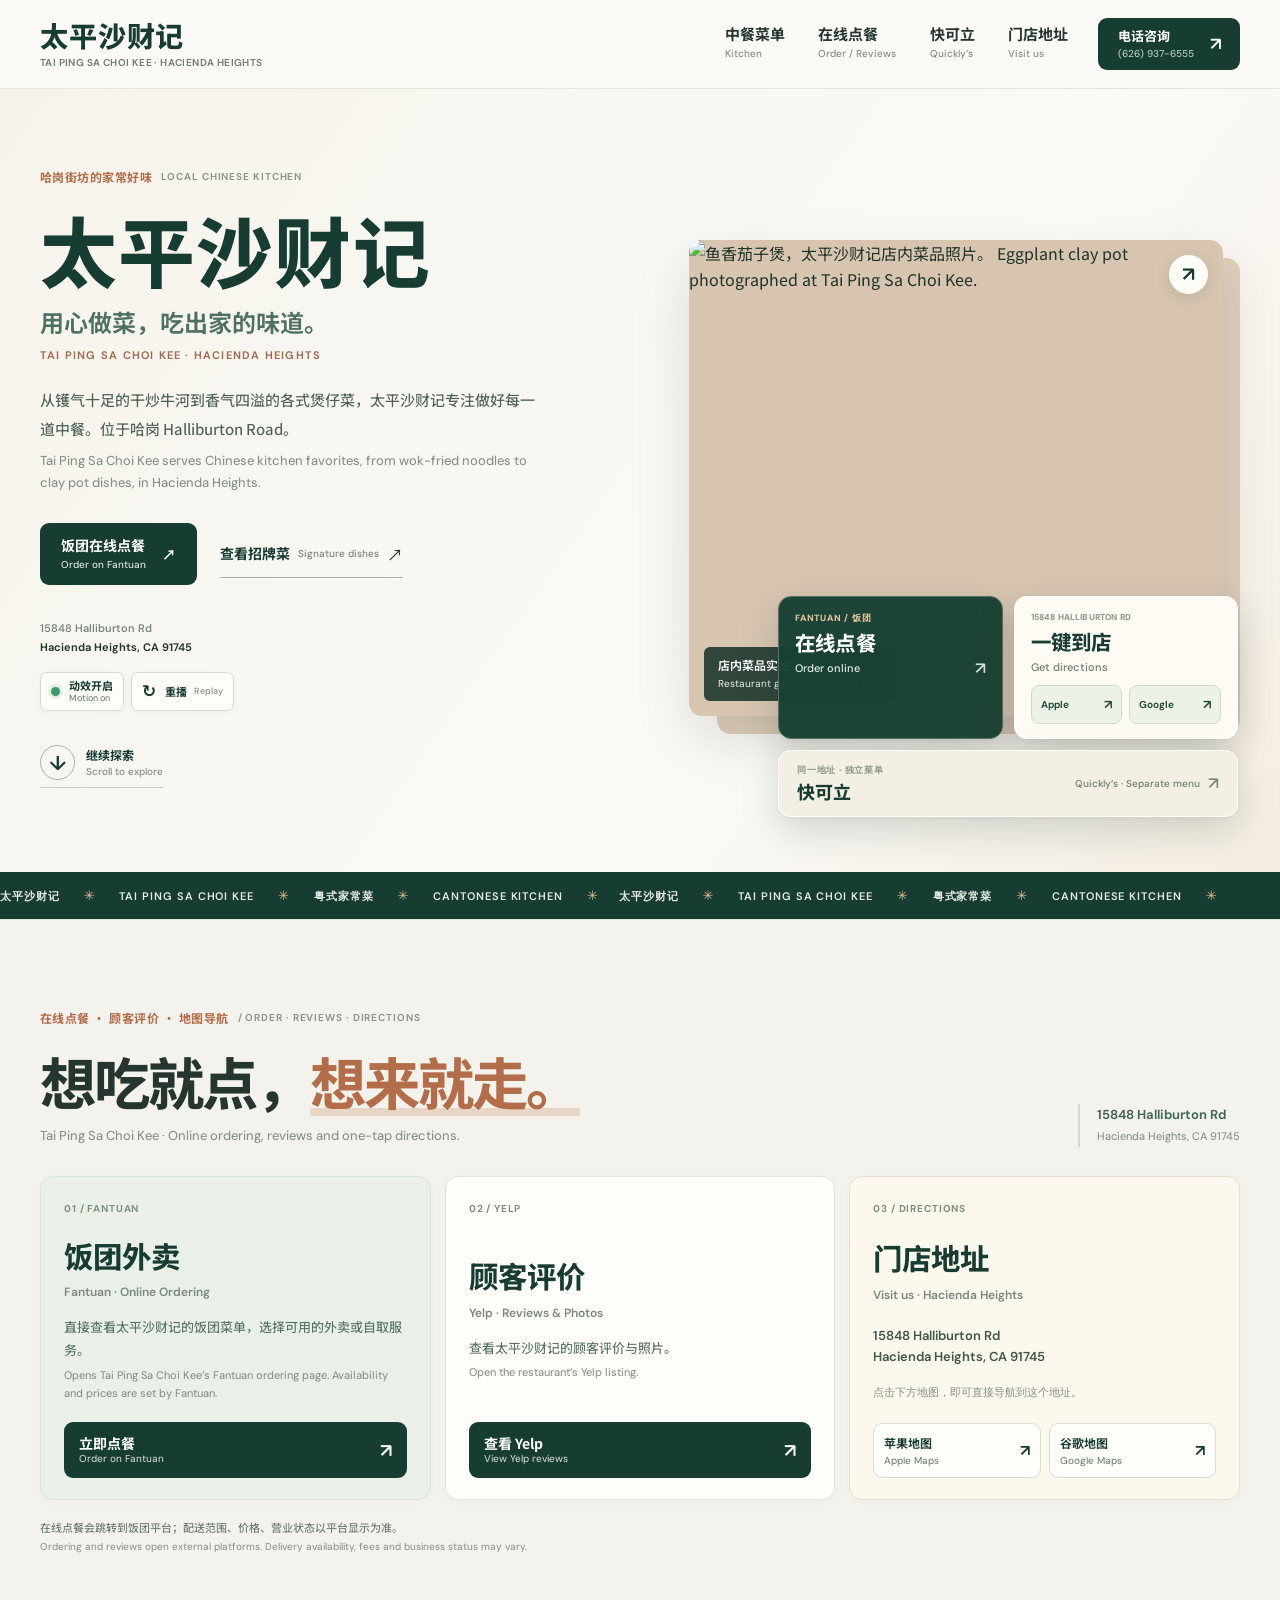
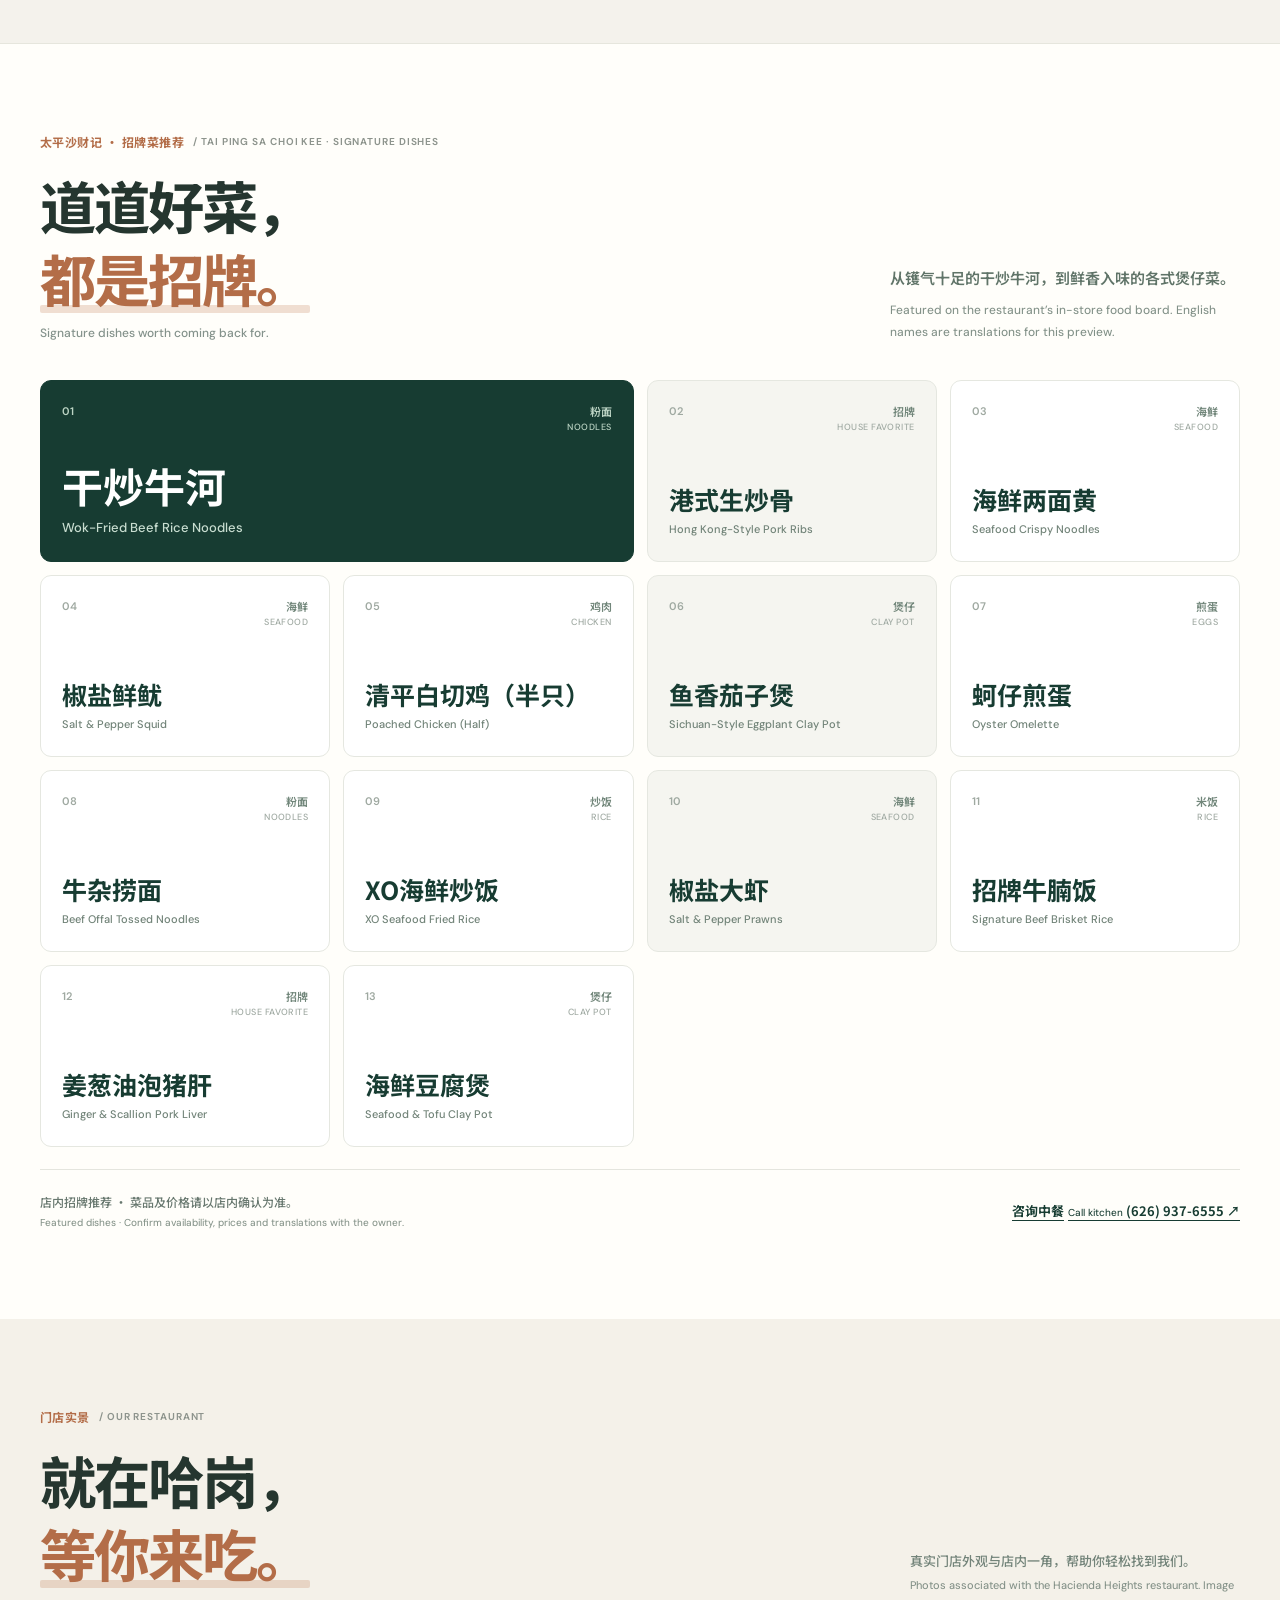
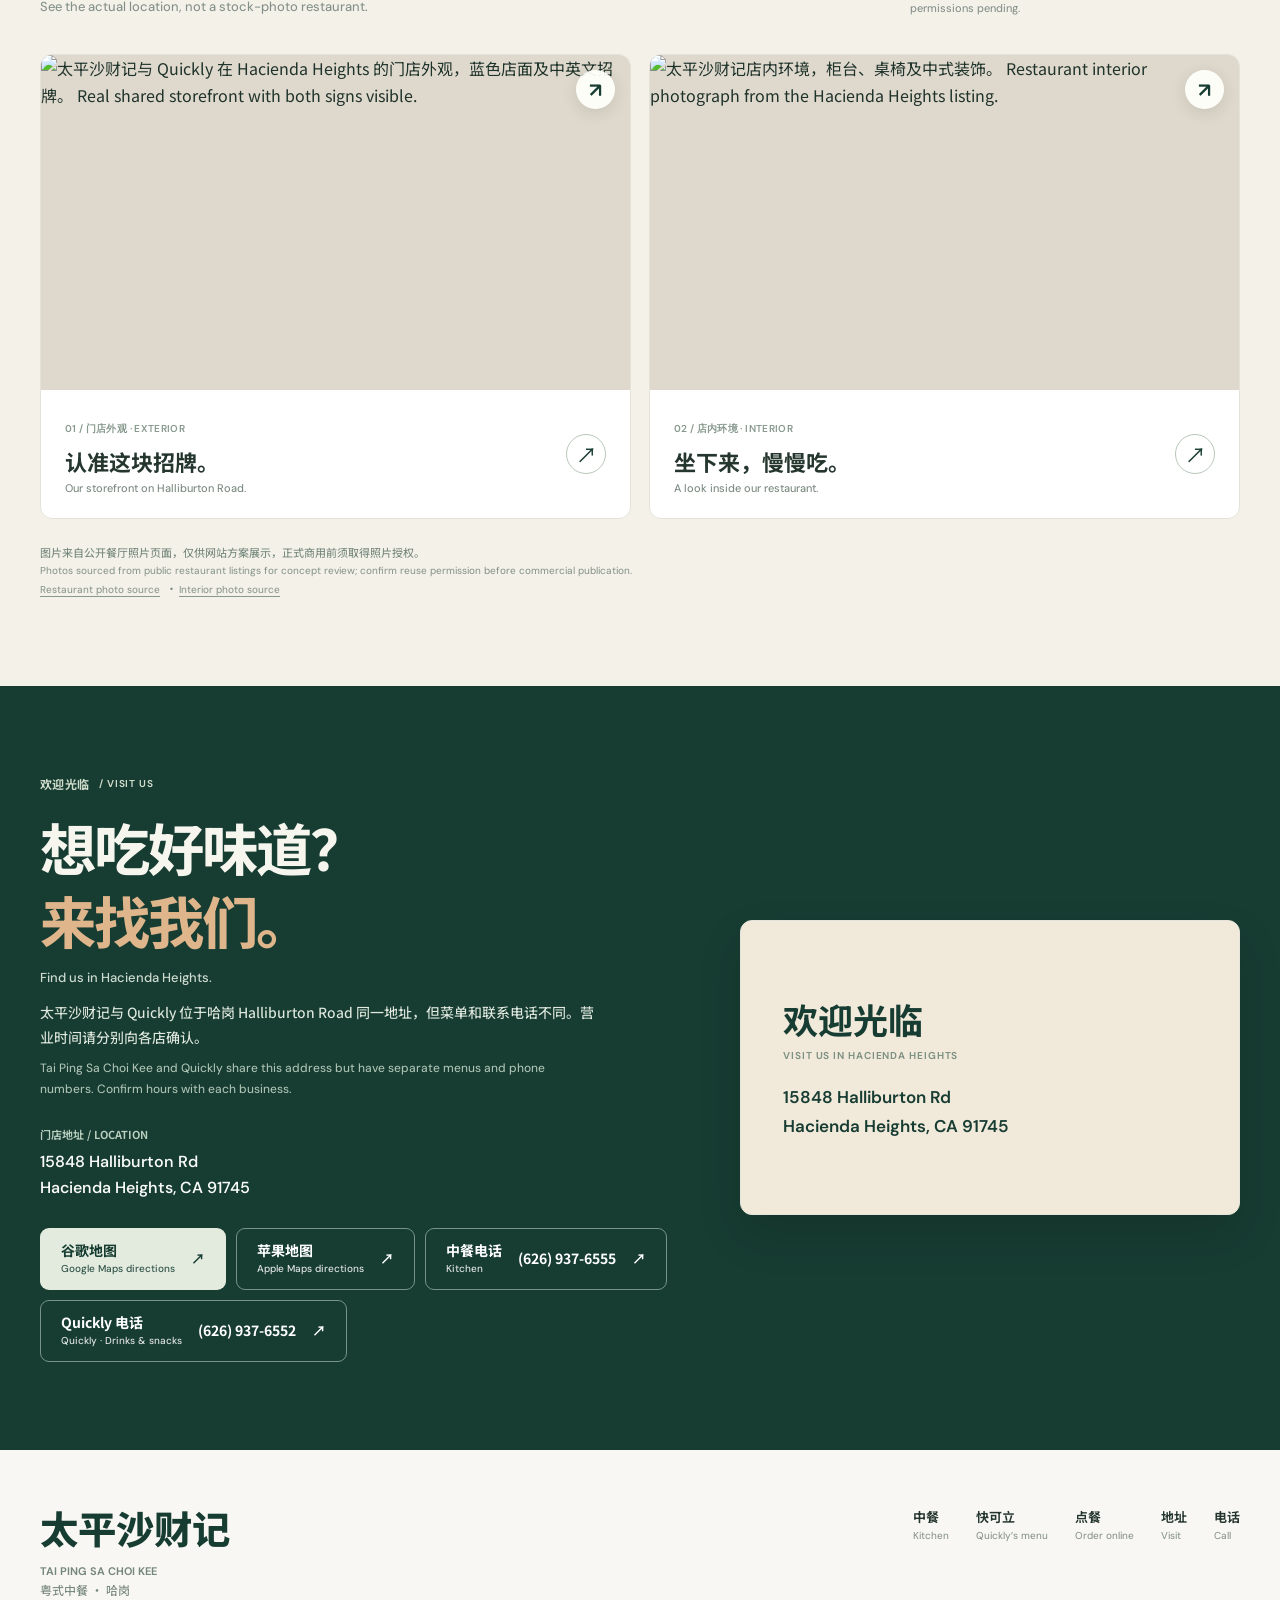
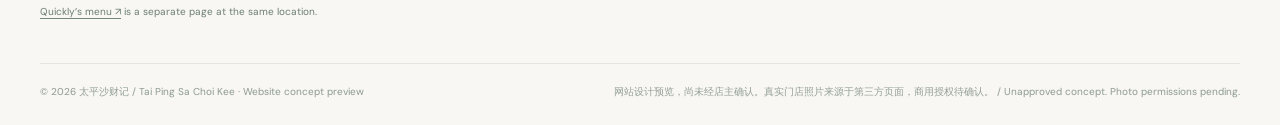
==== commit 40495cdb: "feat: elegant floating order, directions and cross-business cards across device sizes" ====
--- a/index.html
+++ b/index.html
@@ -14,8 +14,8 @@
   <link rel="preconnect" href="https://fonts.gstatic.com" crossorigin>
   <link href="https://fonts.googleapis.com/css2?family=DM+Sans:wght@400;500;600;700&family=Manrope:wght@400;500;600;700;800&family=Noto+Sans+SC:wght@400;500;600;700&display=swap" rel="stylesheet">
   <link rel="preconnect" href="https://cdn.restaurants-us.com" crossorigin>
-  <link rel="stylesheet" href="styles.css?v=motion-v5">
-  <script src="app.js?v=motion-v5" defer></script>
+  <link rel="stylesheet" href="styles.css?v=motion-v6">
+  <script src="app.js?v=motion-v6" defer></script>
 </head>
 <body>
   <a href="#main" class="skip-link">跳到主要内容 / Skip to content</a>
@@ -71,6 +71,25 @@
             </a>
             <span class="hero-photo-caption" lang="zh-Hans">店内菜品实拍 <small lang="en">Restaurant gallery photo · Preview</small></span>
           </div>
+        </div>
+        <div class="hero-floating-actions" aria-label="实用快捷入口 / Quick actions" data-reveal>
+          <a class="float-card float-card-order" href="https://www.fantuanorder.com/en-US/store/tai-ping-sa-choi-kee/us-1364034559" target="_blank" rel="noopener noreferrer">
+            <span class="float-card-kicker">FANTUAN / 饭团</span><span class="float-card-title" lang="zh-Hans">在线点餐</span>
+            <span class="float-card-detail" lang="en">Order online <span aria-hidden="true">↗</span></span>
+          </a>
+          <div class="float-card float-card-maps">
+            <span class="float-card-kicker">15848 HALLIBURTON RD</span>
+            <span class="float-card-title" lang="zh-Hans">一键到店</span><span class="float-card-detail" lang="en">Get directions</span>
+            <div class="float-card-map-actions">
+              <a href="https://maps.apple.com/?daddr=15848%20Halliburton%20Rd%2C%20Hacienda%20Heights%2C%20CA%2091745&amp;dirflg=d" target="_blank" rel="noopener noreferrer" aria-label="苹果地图导航 / Apple Maps">Apple <span aria-hidden="true">↗</span></a>
+              <a href="https://www.google.com/maps/dir/?api=1&amp;destination=15848%20Halliburton%20Rd%2C%20Hacienda%20Heights%2C%20CA%2091745" target="_blank" rel="noopener noreferrer" aria-label="谷歌地图导航 / Google Maps">Google <span aria-hidden="true">↗</span></a>
+            </div>
+          </div>
+          <a class="float-card float-card-other" href="quicklys.html">
+            <span class="float-card-kicker" lang="zh-Hans">同一地址 · 独立菜单</span>
+            <span class="float-card-title" lang="zh-Hans">快可立</span>
+            <span class="float-card-detail" lang="en">Quickly’s · Separate menu <span aria-hidden="true">↗</span></span>
+          </a>
         </div>
       </div>
     </section>
--- a/styles.css
+++ b/styles.css
@@ -910,3 +910,124 @@
  .hero-copy .hero-description,.quicklys-intro .quicklys-description{font-size:14px;line-height:1.8}
  .hero-copy .hero-description-en,.quicklys-intro .quicklys-description-en{font-size:12px;line-height:1.65}
 }
+
+
+/* Floating service cards v6 — meaningful actions, not invented badges.
+   Anchored near real photography on desktop; natural tap targets under it on phones. */
+.hero-grid,.quicklys-hero-layout{position:relative}
+.hero-floating-actions{
+  position:absolute;z-index:8;right:2px;bottom:7%;
+  width:min(460px,47%);display:grid;grid-template-columns:repeat(2,minmax(0,1fr));
+  gap:11px;align-items:stretch;pointer-events:none;
+}
+.float-card{
+  pointer-events:auto;min-width:0;position:relative;isolation:isolate;
+  border:1px solid rgba(255,255,255,.82);border-radius:13px;
+  padding:15px 16px 14px;display:flex;flex-direction:column;gap:4px;
+  background:rgba(255,253,248,.96);color:var(--green);
+  box-shadow:0 14px 38px rgba(20,42,31,.17),0 1px 5px rgba(23,44,31,.05);
+  backdrop-filter:blur(15px);
+  transition:box-shadow .25s,border-color .25s,background .25s;
+}
+.float-card:hover,.float-card:focus-within{
+  box-shadow:0 21px 40px rgba(22,45,34,.23);border-color:#e6d1b7
+}
+.float-card:focus-visible{outline:3px solid #d09d73;outline-offset:3px}
+.float-card-kicker{font:750 9px/1.35 var(--font);letter-spacing:.09em;color:#8a998b}
+.float-card-title{font:750 clamp(17px,1.6vw,21px)/1.38 var(--zh-font);letter-spacing:.01em}
+.float-card-detail{display:flex;justify-content:space-between;align-items:center;gap:5px;font:550 11px/1.45 var(--font);color:#768679}
+.float-card-detail>span{font-size:17px;line-height:1}
+.float-card-order{background:rgba(24,65,51,.97);border-color:#527262;color:white}
+.float-card-order .float-card-kicker{color:#e6c6a0}
+.float-card-order .float-card-detail{color:#d5e2d7}
+.float-card-maps{background:rgba(255,253,247,.97)}
+.float-card-maps .float-card-kicker{letter-spacing:.02em;font-size:8.5px}
+.float-card-map-actions{display:grid;grid-template-columns:1fr 1fr;gap:7px;margin-top:6px}
+.float-card-map-actions a{
+  min-height:39px;display:flex;align-items:center;justify-content:space-between;
+  gap:6px;padding:7px 9px;border-radius:8px;border:1px solid #ccdacf;
+  background:#edf2e9;color:#244b39;font:650 10px/1.2 var(--font);
+  transition:background .2s,border-color .2s
+}
+.float-card-map-actions a:hover,.float-card-map-actions a:focus-visible{
+  background:#dce9d9;border-color:#9db6a2
+}
+.float-card-map-actions a span{font-size:13px}
+.float-card-other{
+  grid-column:1/-1;display:grid;grid-template-columns:1fr auto;align-content:center;
+  padding:13px 18px;gap:2px 15px;background:rgba(244,239,228,.97);
+}
+.float-card-other .float-card-kicker{grid-column:1}
+.float-card-other .float-card-title{grid-column:1;font-size:18px}
+.float-card-other .float-card-detail{grid-column:2;grid-row:1/3;justify-content:flex-end;text-align:right;max-width:178px;font-size:10px}
+.float-card-other .float-card-detail>span{margin-left:3px}
+.motion-on .float-card-order{animation:float-card-drift 6.2s 1.2s ease-in-out infinite alternate}
+.motion-on .float-card-maps{animation:float-card-drift 6.8s 1.8s ease-in-out infinite alternate-reverse}
+.motion-on .float-card-other{animation:float-card-drift 7.1s 2s ease-in-out infinite alternate}
+.motion-on .float-card:hover,.motion-on .float-card:focus-within{animation-play-state:paused}
+@keyframes float-card-drift{from{transform:translateY(0)}to{transform:translateY(-7px)}}
+@media(min-width:1101px) and (max-width:1260px){
+ .hero-floating-actions{right:0;bottom:4%;width:48%;gap:8px}
+ .float-card{padding:12px}
+}
+@media(max-width:1100px) and (min-width:741px){
+ .hero-floating-actions{right:0;bottom:4%;width:47%;gap:8px}
+ .float-card{padding:10px 11px}
+ .float-card-title{font-size:17px}
+ .float-card-maps .float-card-kicker{font-size:8px}
+ .float-card-map-actions{gap:5px}
+ .float-card-map-actions a{font-size:9px;padding:6px}
+ .float-card-other{padding:10px 12px}
+ .float-card-other .float-card-title{font-size:16px}
+}
+@media(max-width:900px) and (min-width:741px){
+ .hero-floating-actions{
+  position:relative;right:auto;bottom:auto;top:auto;
+  width:100%;grid-column:1/-1;grid-template-columns:repeat(2,minmax(0,1fr));
+  margin-top:14px
+ }
+ .float-card-other{grid-column:1/-1}
+ .motion-on .float-card{animation:none}
+}
+@media(max-width:740px){
+ .hero-floating-actions{
+  position:relative;right:auto;bottom:auto;top:auto;z-index:auto;
+  width:100%;order:6;display:grid;grid-template-columns:1fr 1fr;
+  gap:9px;margin:0 0 21px;pointer-events:auto;
+ }
+ .float-card{
+  padding:14px;gap:4px;border:1px solid #d9e5d8;
+  box-shadow:0 5px 18px rgba(23,54,32,.07);
+  border-radius:10px;backdrop-filter:none;
+ }
+ .float-card-title{font-size:18px}
+ .float-card-detail{font-size:10px}
+ .float-card-map-actions a{min-height:44px}
+ .float-card-other{grid-column:1/-1;padding:11px 15px}
+ .float-card-other .float-card-title{font-size:18px}
+ .motion-on .float-card{animation:none}
+ .hero-copy .hero-description{order:7}
+ .hero-copy .hero-description-en{order:8}
+ .hero-copy .hero-actions{order:9}
+ .hero-copy .hero-footnote{order:10}
+ .hero-copy .motion-controls{order:11}
+ .hero-copy .scroll-cue{order:12}
+ .quicklys-hero-layout .hero-floating-actions{order:7}
+ .quicklys-intro .quicklys-description{order:8}
+ .quicklys-intro .quicklys-description-en{order:9}
+ .quicklys-intro .hero-actions{order:10}
+ .quicklys-intro .quicklys-shortcuts{order:11}
+ .quicklys-intro .motion-controls{order:12}
+ .quicklys-intro .scroll-cue{order:13}
+}
+@media(max-width:380px){
+ .float-card{padding:11px 10px}
+ .float-card-kicker{font-size:8px}
+ .float-card-title{font-size:16px}
+ .float-card-map-actions a{font-size:9px;padding:6px}
+ .float-card-other .float-card-detail{max-width:140px}
+}
+@media(hover:none){.float-card:hover{box-shadow:0 5px 18px rgba(23,54,32,.07)}}
+@media(prefers-reduced-motion:reduce){
+ html:not(.motion-on) .float-card{animation:none!important;transition:none!important}
+}
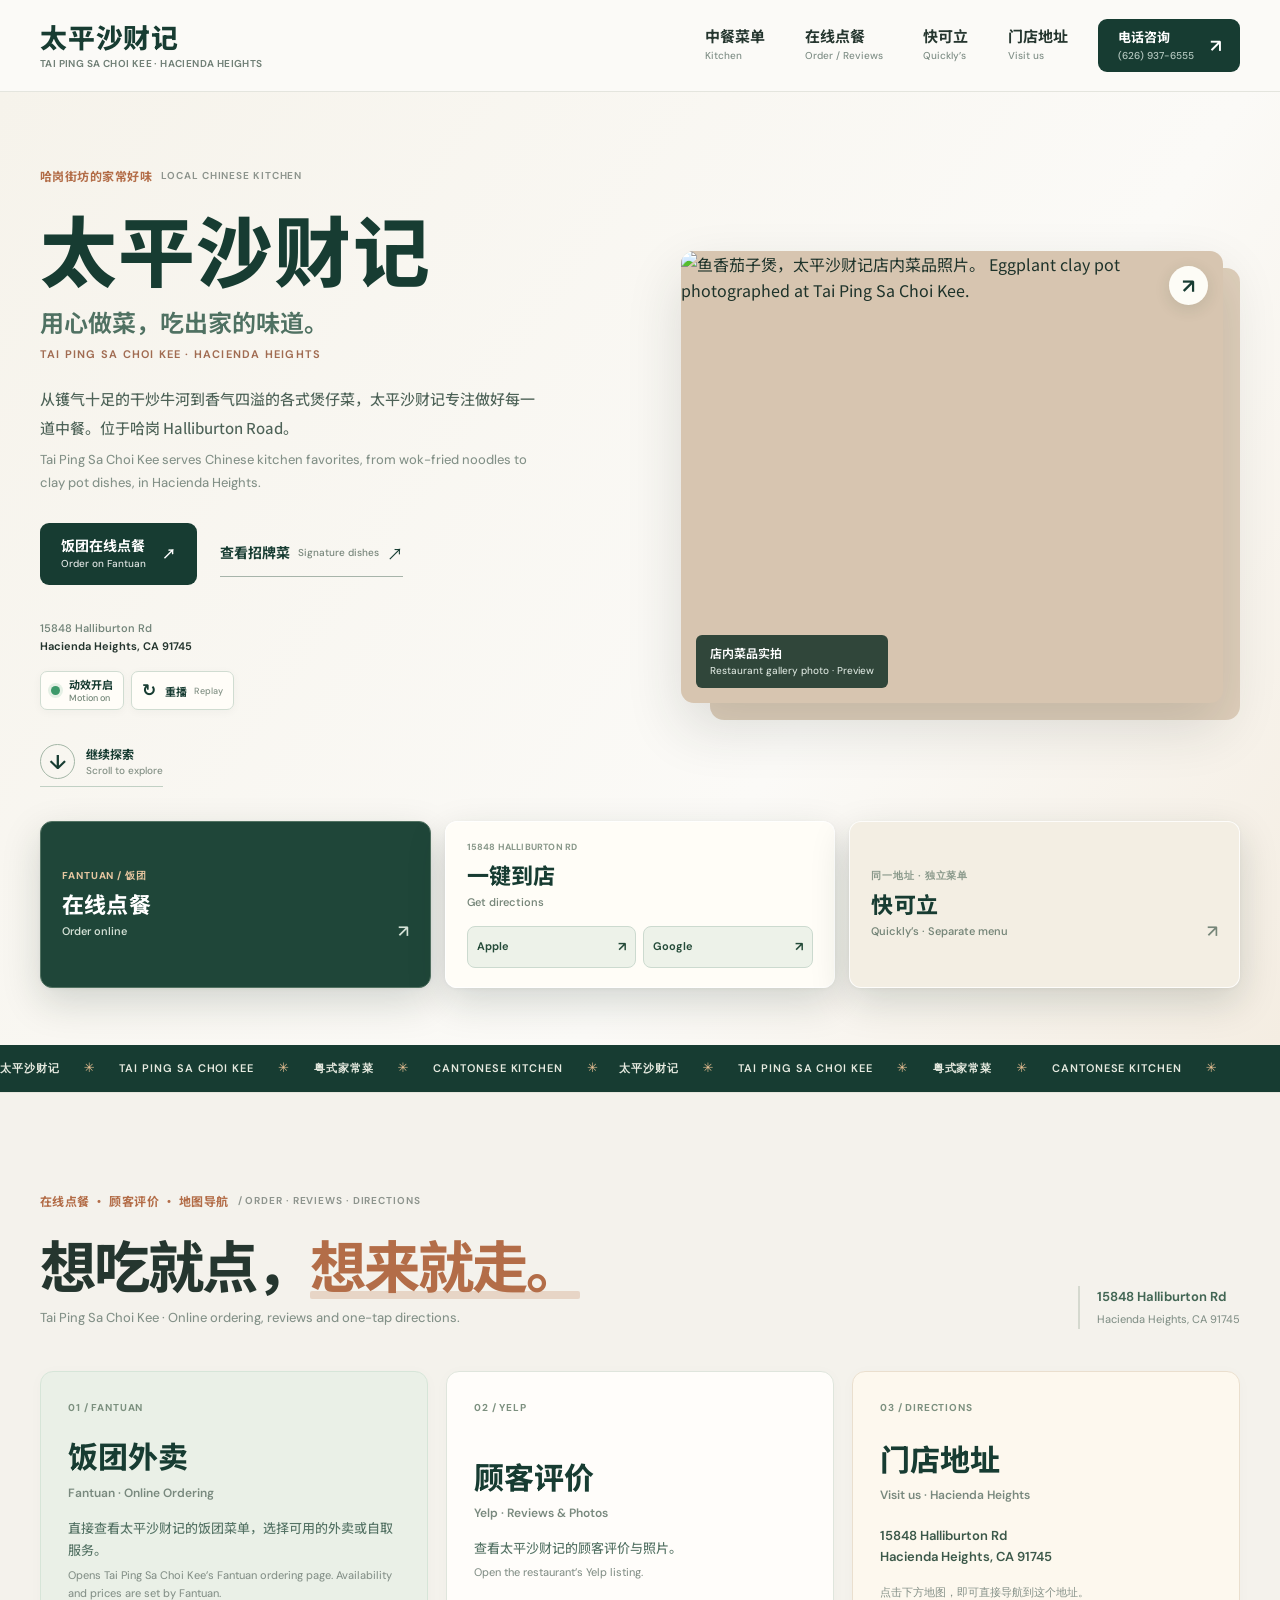
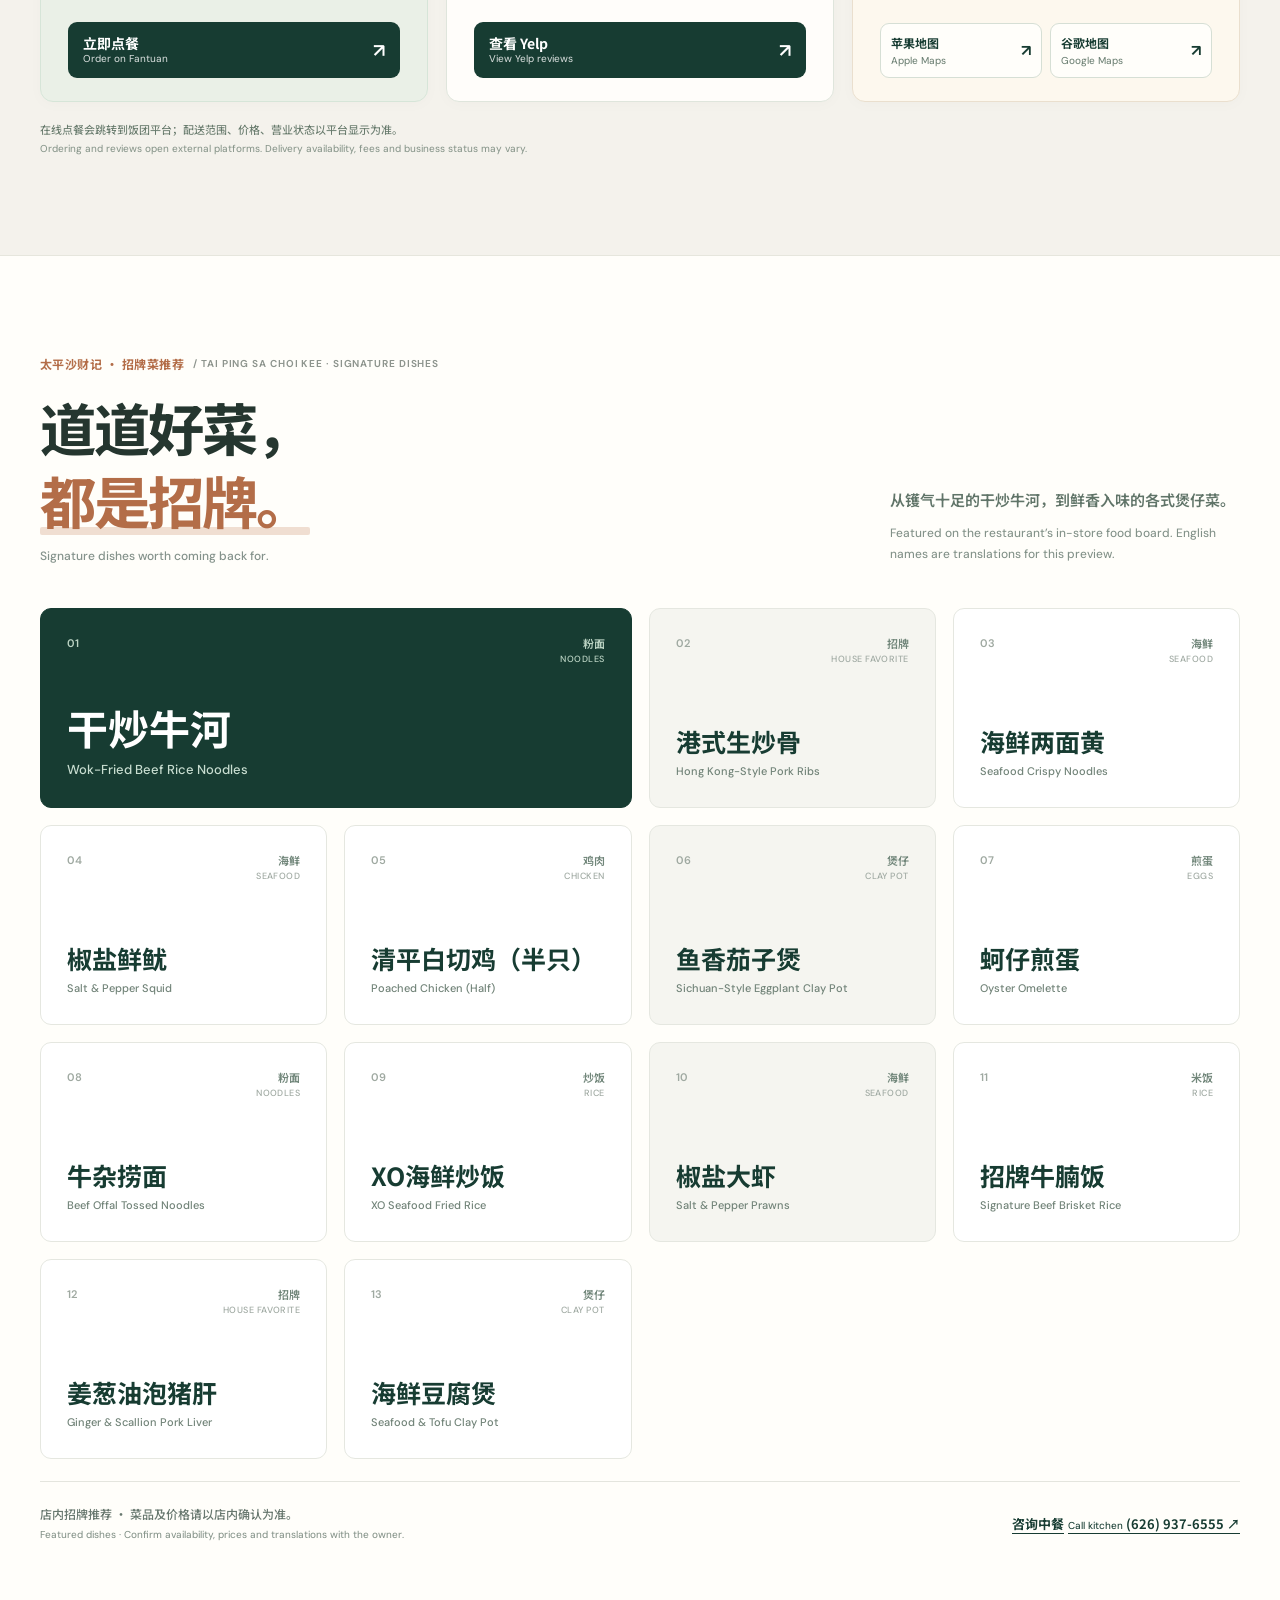
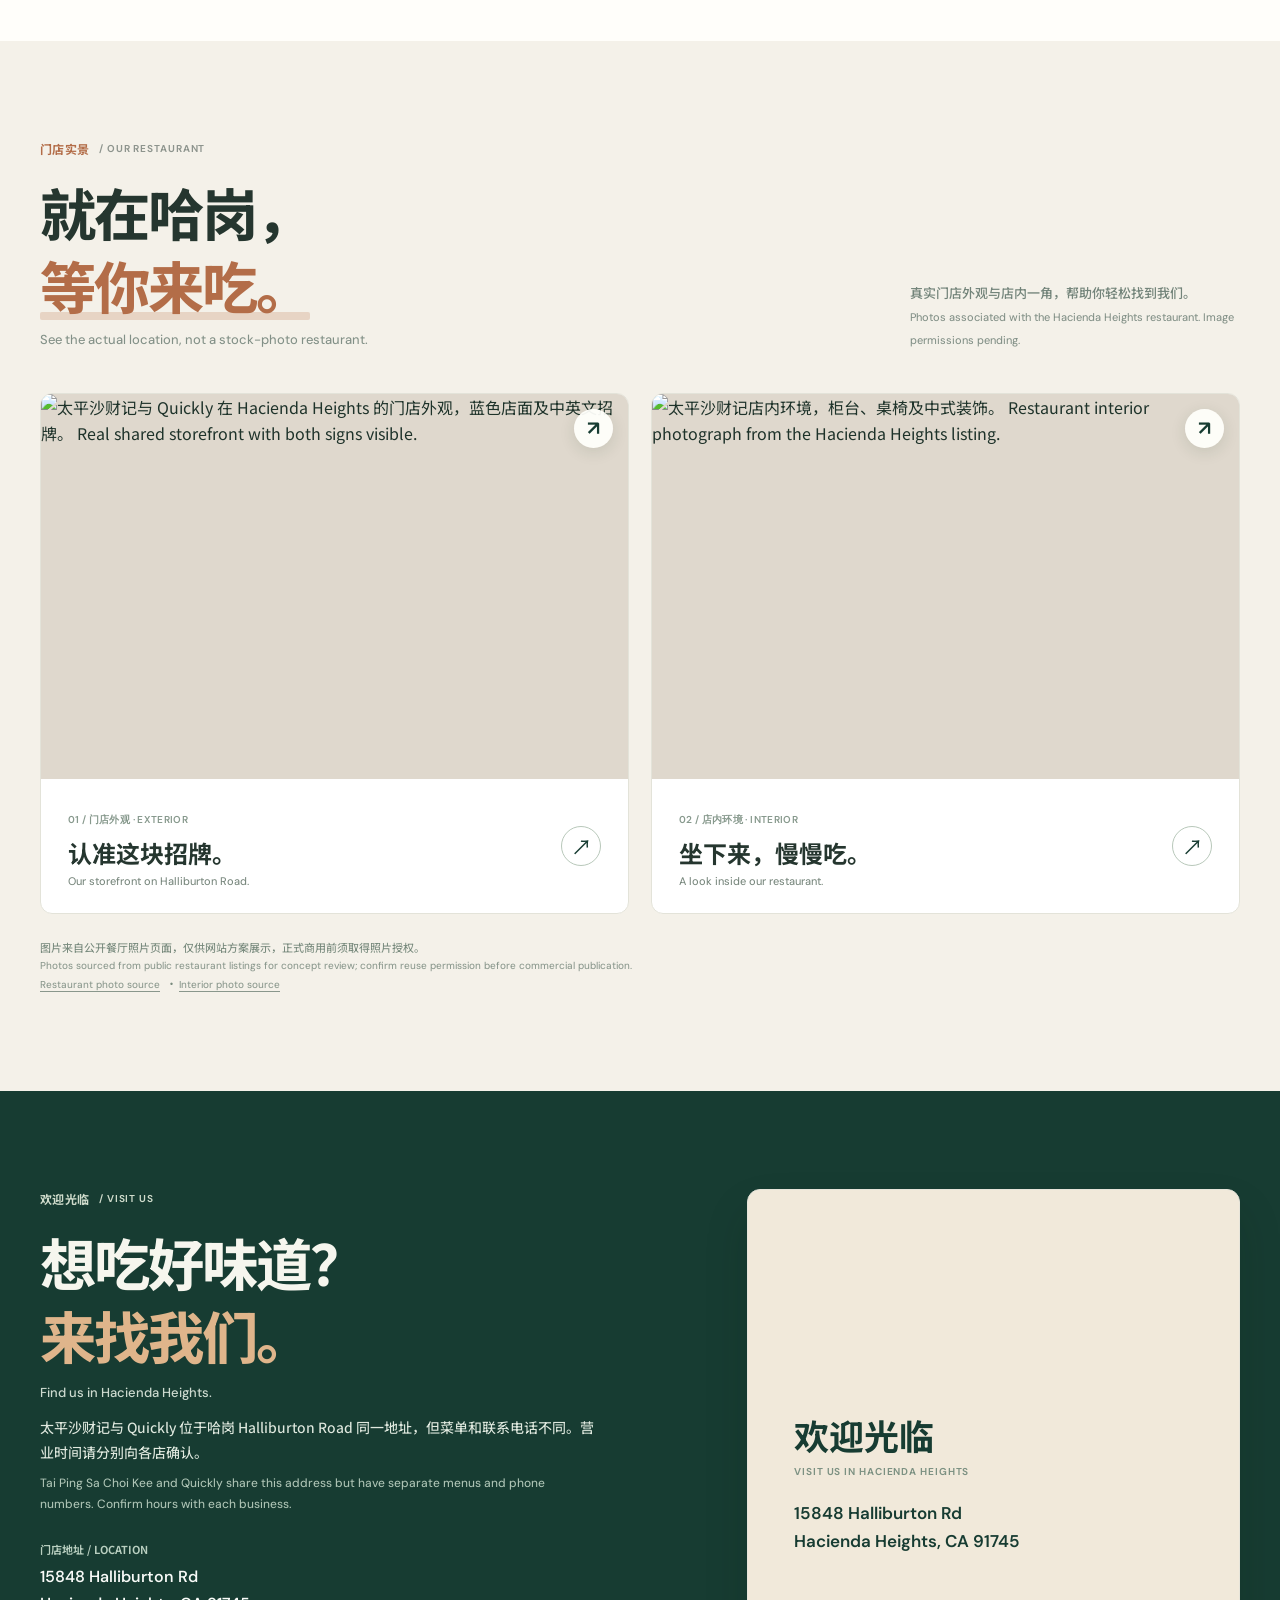
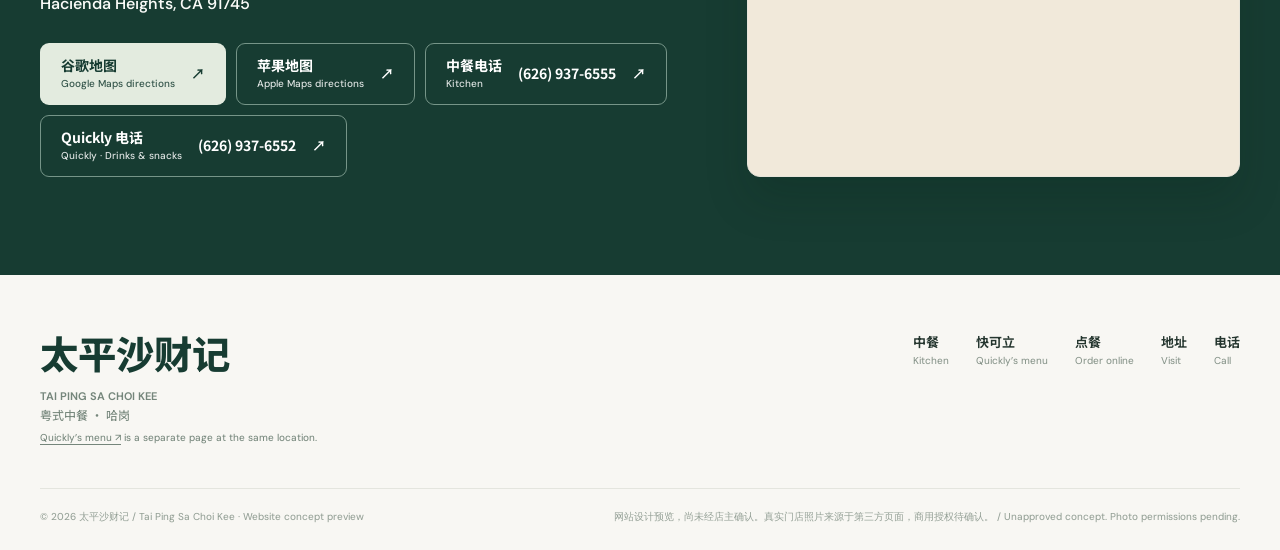
==== commit 8982f134: "design: refine desktop and tablet layouts across both restaurant pages" ====
--- a/index.html
+++ b/index.html
@@ -14,8 +14,8 @@
   <link rel="preconnect" href="https://fonts.gstatic.com" crossorigin>
   <link href="https://fonts.googleapis.com/css2?family=DM+Sans:wght@400;500;600;700&family=Manrope:wght@400;500;600;700;800&family=Noto+Sans+SC:wght@400;500;600;700&display=swap" rel="stylesheet">
   <link rel="preconnect" href="https://cdn.restaurants-us.com" crossorigin>
-  <link rel="stylesheet" href="styles.css?v=motion-v6">
-  <script src="app.js?v=motion-v6" defer></script>
+  <link rel="stylesheet" href="styles.css?v=motion-v7">
+  <script src="app.js?v=motion-v7" defer></script>
 </head>
 <body>
   <a href="#main" class="skip-link">跳到主要内容 / Skip to content</a>
--- a/styles.css
+++ b/styles.css
@@ -1031,3 +1031,168 @@
 @media(prefers-reduced-motion:reduce){
  html:not(.motion-on) .float-card{animation:none!important;transition:none!important}
 }
+
+
+/* Cross-device editorial refinement v7.
+   Desktop and tablet layouts are composed deliberately; floating utility cards
+   no longer obscure the real restaurant photography. No invented imagery or claims. */
+@media(min-width:901px){
+ .hero-grid,.quicklys-hero-layout{
+  display:grid;
+  grid-template-columns:minmax(0,1fr) minmax(0,1.03fr);
+  grid-template-rows:auto auto;
+  column-gap:clamp(32px,5vw,78px);
+  row-gap:30px;
+  align-items:center;
+  min-height:0;
+  padding-block:clamp(54px,5.8vw,82px) 57px;
+ }
+ .hero-copy,.quicklys-intro{grid-column:1;grid-row:1;align-self:center}
+ .hero-visual,.quicklys-store-photo{grid-column:2;grid-row:1;align-self:center}
+ .hero-visual{height:min(490px,38vw);min-height:390px}
+ .quicklys-store-photo{
+  aspect-ratio:4/3;max-height:490px;min-height:390px;
+  width:100%;object-position:center
+ }
+ .quicklys-store-photo img{object-position:50% 40%}
+ .hero-floating-actions{
+  position:relative;top:auto;right:auto;bottom:auto;
+  grid-column:1/-1;grid-row:2;
+  width:100%;max-width:none;
+  display:grid;grid-template-columns:repeat(3,minmax(0,1fr));
+  align-items:stretch;gap:14px;margin:4px 0 0;
+  pointer-events:auto;
+ }
+ .float-card,.float-card-other{
+  display:flex;flex-direction:column;justify-content:center;align-items:stretch;
+  min-height:136px;grid-column:auto;gap:6px;
+  padding:19px 21px;border-radius:12px;
+ }
+ .float-card-title,.float-card-other .float-card-title{font-size:22px;line-height:1.3}
+ .float-card-kicker{font-size:10px}
+ .float-card-detail,.float-card-other .float-card-detail{
+  display:flex;grid-column:auto;grid-row:auto;
+  align-items:center;justify-content:space-between;
+  gap:10px;max-width:none;text-align:left;
+  font-size:11px;line-height:1.5
+ }
+ .float-card-other{background:#f3eee3}
+ .float-card-maps .float-card-kicker{font-size:9px}
+ .float-card-map-actions{grid-template-columns:repeat(2,minmax(0,1fr));margin-top:9px}
+ .float-card-map-actions a{min-height:42px;font-size:11px}
+ .motion-on .float-card-order,.motion-on .float-card-maps,
+ .motion-on .float-card-other{animation-duration:8s;animation-timing-function:ease-in-out}
+}
+@media(min-width:901px) and (max-width:1150px){
+ .hero-grid,.quicklys-hero-layout{column-gap:29px;padding-block:56px 46px}
+ .hero-visual{min-height:340px;height:min(450px,37vw)}
+ .quicklys-store-photo{min-height:330px;max-height:440px}
+ .hero h1.hero-restaurant-title{font-size:clamp(48px,5.5vw,70px)}
+ .quicklys-intro h1{font-size:clamp(59px,6.7vw,86px)}
+ .float-card,.float-card-other{padding:15px 16px;min-height:131px}
+ .float-card-title,.float-card-other .float-card-title{font-size:19px}
+}
+@media(min-width:741px) and (max-width:900px){
+ .hero-grid,.quicklys-hero-layout{
+  display:grid;grid-template-columns:minmax(0,1fr) minmax(0,1fr);
+  grid-template-rows:auto auto;column-gap:27px;row-gap:25px;
+  align-items:center;padding-block:55px 48px;min-height:0
+ }
+ .hero-copy,.quicklys-intro{grid-column:1;grid-row:1;align-self:center}
+ .hero-visual,.quicklys-store-photo{grid-column:2;grid-row:1;align-self:center}
+ .hero-visual{min-height:310px;height:clamp(330px,42vw,405px)}
+ .quicklys-store-photo{aspect-ratio:4/3;min-height:285px;max-height:395px}
+ .quicklys-store-photo img{object-position:50% 45%}
+ .hero h1.hero-restaurant-title{font-size:clamp(41px,5.3vw,55px)}
+ .quicklys-intro h1{font-size:clamp(51px,7vw,65px)}
+ .hero-floating-actions{
+  position:relative;top:auto;right:auto;bottom:auto;
+  width:100%;grid-column:1/-1;grid-row:2;display:grid;
+  grid-template-columns:repeat(3,minmax(0,1fr));
+  gap:10px;align-items:stretch;margin:0;
+ }
+ .float-card,.float-card-other{
+  display:flex;flex-direction:column;justify-content:center;
+  grid-column:auto;min-height:125px;
+  padding:13px 14px;border-radius:10px
+ }
+ .float-card-title,.float-card-other .float-card-title{font-size:18px}
+ .float-card-kicker{font-size:8px}
+ .float-card-detail,.float-card-other .float-card-detail{
+  display:flex;grid-column:auto;grid-row:auto;max-width:none;
+  text-align:left;font-size:10px;justify-content:space-between
+ }
+ .float-card-map-actions{grid-template-columns:repeat(2,minmax(0,1fr));gap:5px}
+ .float-card-map-actions a{min-height:41px;padding:6px;font-size:9px}
+ .motion-on .float-card{animation:none}
+}
+@media(min-width:1101px){
+ .site-header .header-inner{min-height:91px}
+ .site-header .nav{gap:clamp(17px,2.5vw,39px)}
+ .brand-text strong{font-size:clamp(24px,2.1vw,30px)}
+}
+/* Better visual rhythm through the full desktop page, not just the hero. */
+@media(min-width:1101px){
+ .section-pad{padding-block:98px}
+ .section-heading{margin-bottom:42px}
+ .section-heading h2{font-size:clamp(41px,4.4vw,61px)}
+ .service-grid{grid-template-columns:repeat(3,minmax(0,1fr));gap:18px}
+ .service-card{min-height:290px;padding:29px 27px 23px}
+ .service-card h3{font-size:30px}
+ .feature-grid{gap:22px}
+ .feature-image-wrap{height:385px}
+ .feature-info{padding:24px 27px;min-height:130px}
+ .feature-info h3{font-size:24px}
+ .signature-grid{gap:17px}
+ .signature-card{padding:27px 26px;min-height:200px}
+ .menu-body-layout{grid-template-columns:minmax(212px,245px) minmax(0,1fr);gap:25px}
+ .quicklys-page .menu-results .menu-grid{grid-template-columns:repeat(3,minmax(0,1fr));gap:12px}
+ .quicklys-page .menu-results .menu-card{min-height:168px;padding:21px 21px 18px}
+ .quicklys-page .menu-results .menu-card h3{font-size:20px}
+ .visit-layout{gap:80px;align-items:stretch}
+ .visit-art{align-self:stretch}
+ .visit-address-panel{
+  min-height:100%;padding:46px;
+  border-radius:13px;box-shadow:0 24px 44px rgba(8,33,18,.16)
+ }
+}
+@media(min-width:901px) and (max-width:1100px){
+ .section-pad{padding-block:79px}
+ .feature-image-wrap{height:325px}
+ .service-grid{gap:13px}
+ .service-card{padding:22px 19px;min-height:265px}
+ .signature-grid{gap:12px}
+}
+@media(min-width:741px) and (max-width:900px){
+ .section-pad{padding-block:72px}
+ .service-grid{grid-template-columns:repeat(3,minmax(0,1fr));gap:10px}
+ .service-map{grid-column:auto}
+ .service-card{min-height:265px;padding:20px 15px 16px}
+ .service-card h3{font-size:24px}
+ .service-map-links{grid-template-columns:1fr;max-width:none;gap:6px}
+ .service-map-links a{min-height:42px}
+ .feature-grid{gap:14px}
+ .feature-image-wrap{height:300px}
+ .signature-grid{gap:10px}
+ .signature-card{padding:18px;min-height:170px}
+ .menu-side-panel{display:none}
+}
+/* Tactile polish without gimmicks, useful also with keyboard focus. */
+@media(hover:hover){
+ .signature-card,.feature-card,.service-card,.menu-card{
+  transition:transform .25s cubic-bezier(.2,.7,.2,1),
+             box-shadow .25s,border-color .25s
+ }
+ .signature-card:hover,.feature-card:hover,.service-card:hover,.menu-card:hover{
+  transform:translateY(-4px);box-shadow:0 16px 31px rgba(28,53,39,.1)
+ }
+ .signature-card:focus-within,.feature-card:focus-within,.service-card:focus-within{
+  outline:2px solid rgba(169,111,75,.32);outline-offset:3px
+ }
+}
+@media(prefers-reduced-motion:reduce){
+ html:not(.motion-on) .float-card,html:not(.motion-on) .feature-card,
+ html:not(.motion-on) .service-card,html:not(.motion-on) .signature-card{
+  transition:none!important;animation:none!important
+ }
+}
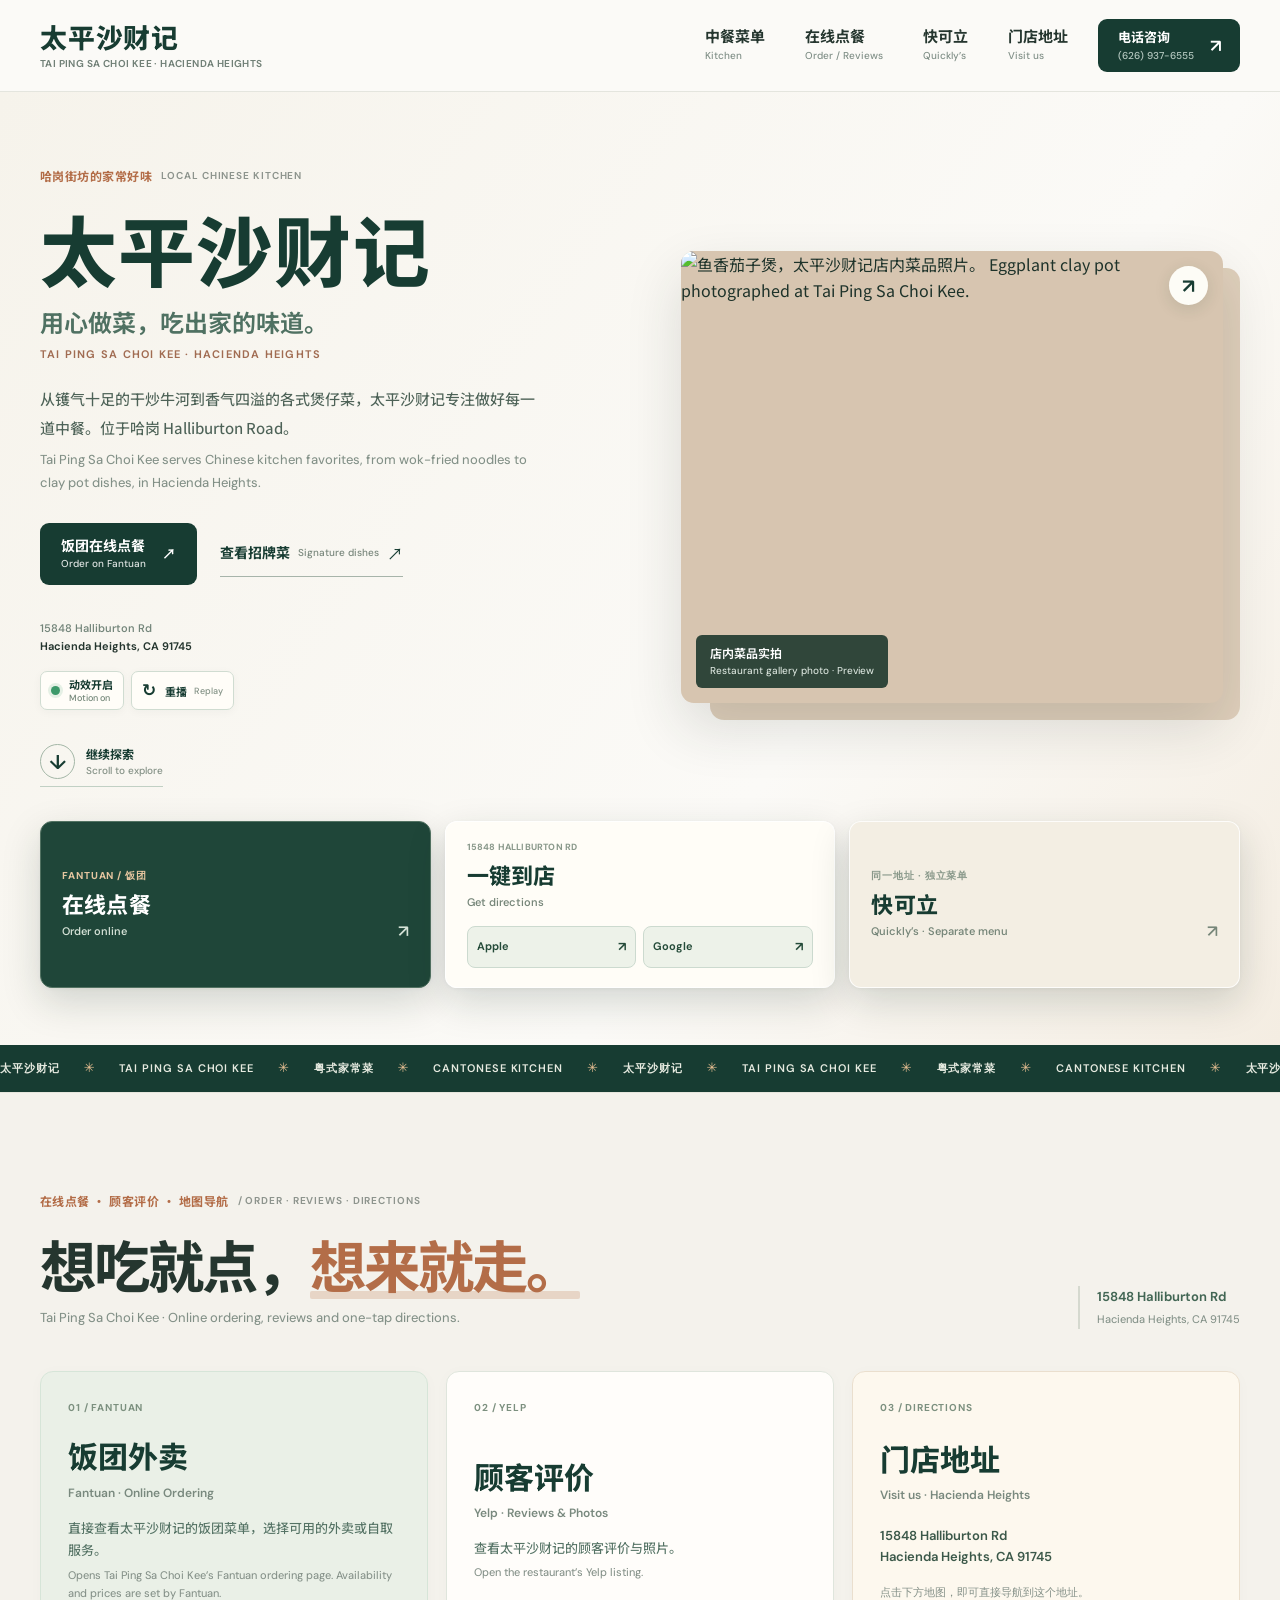
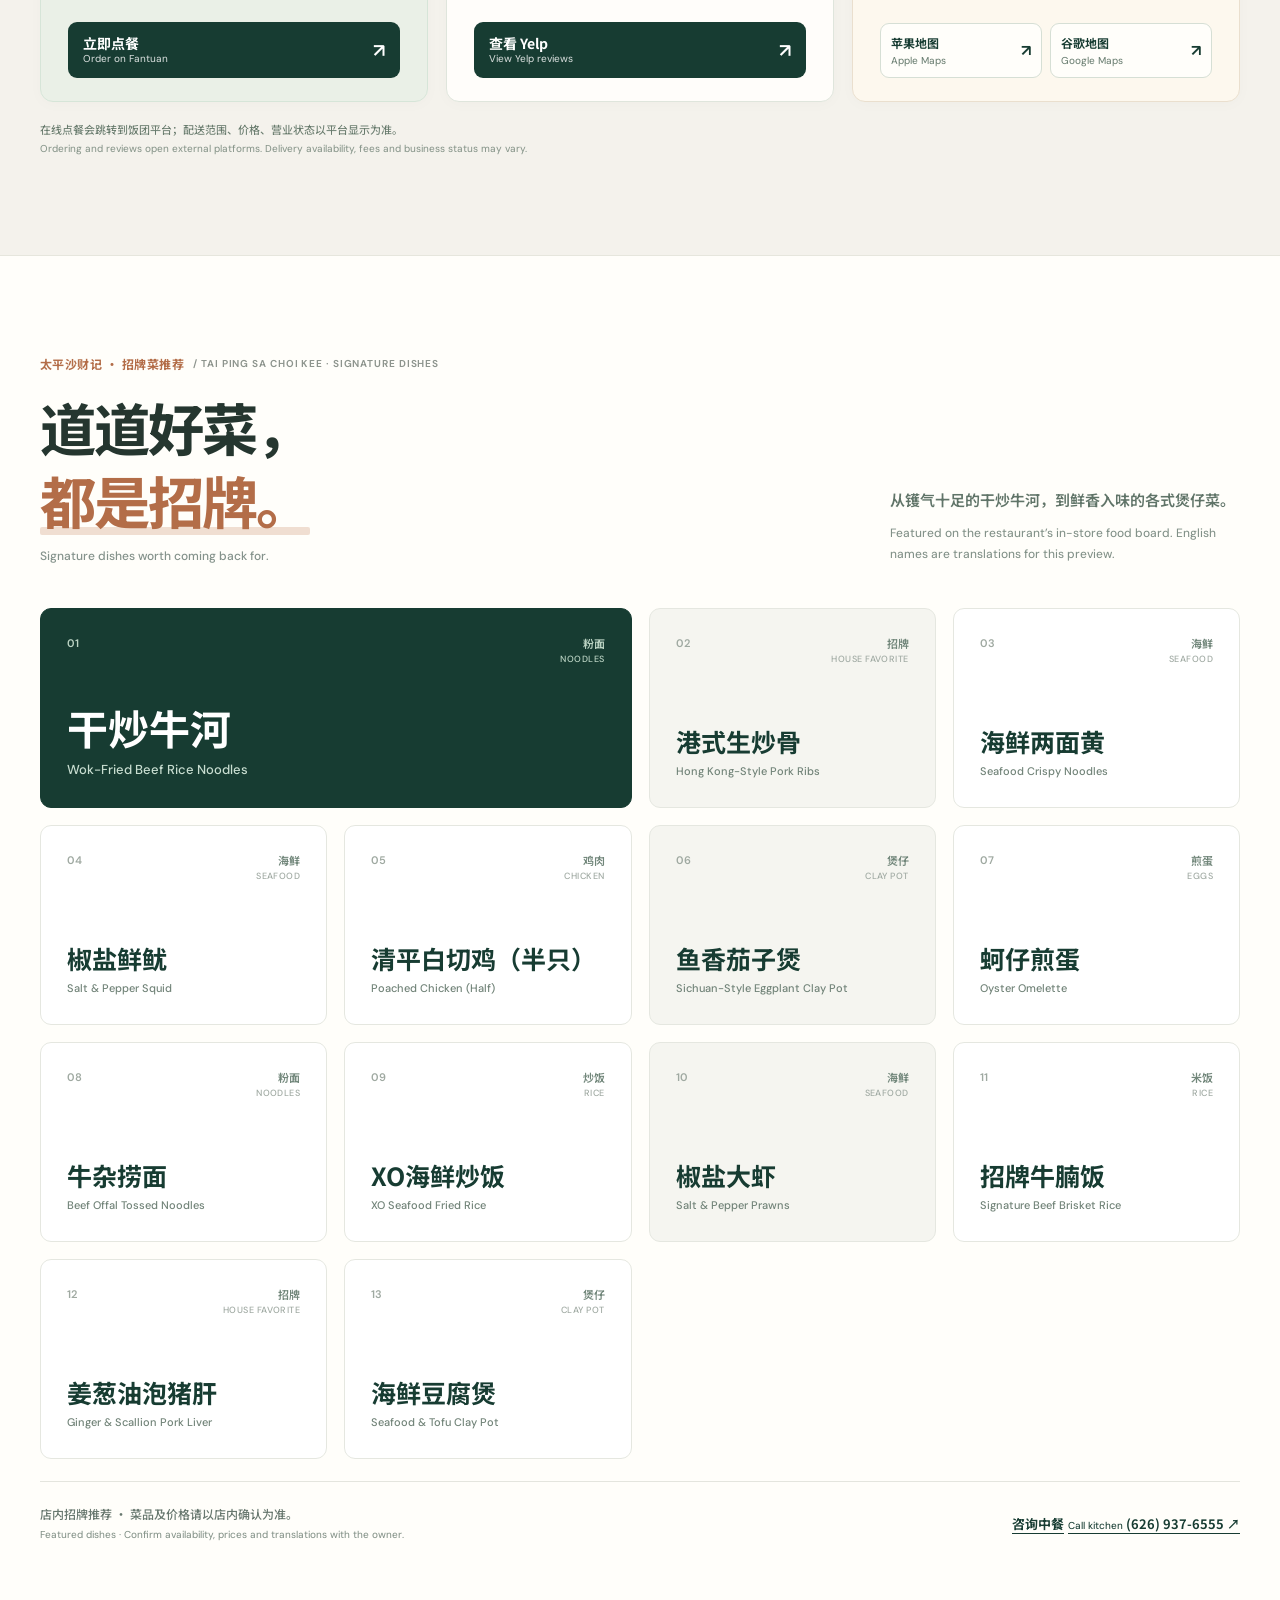
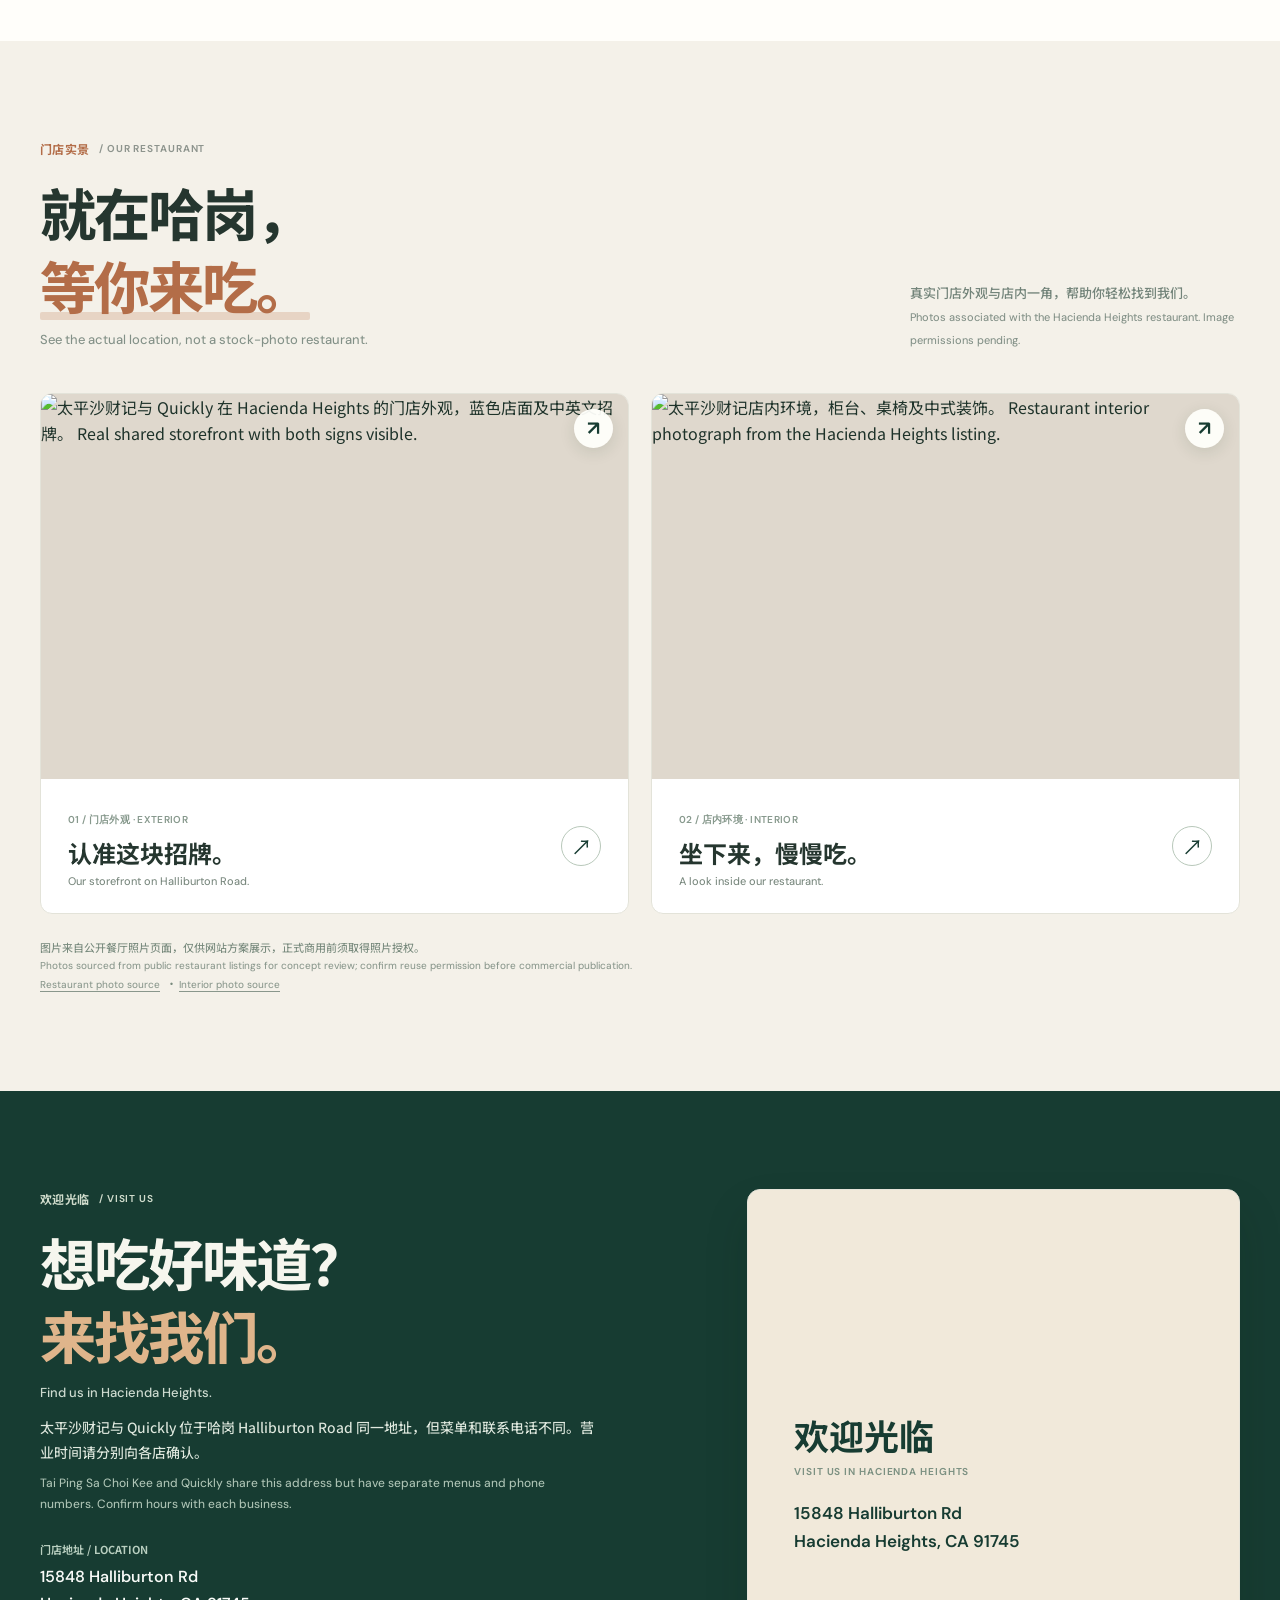
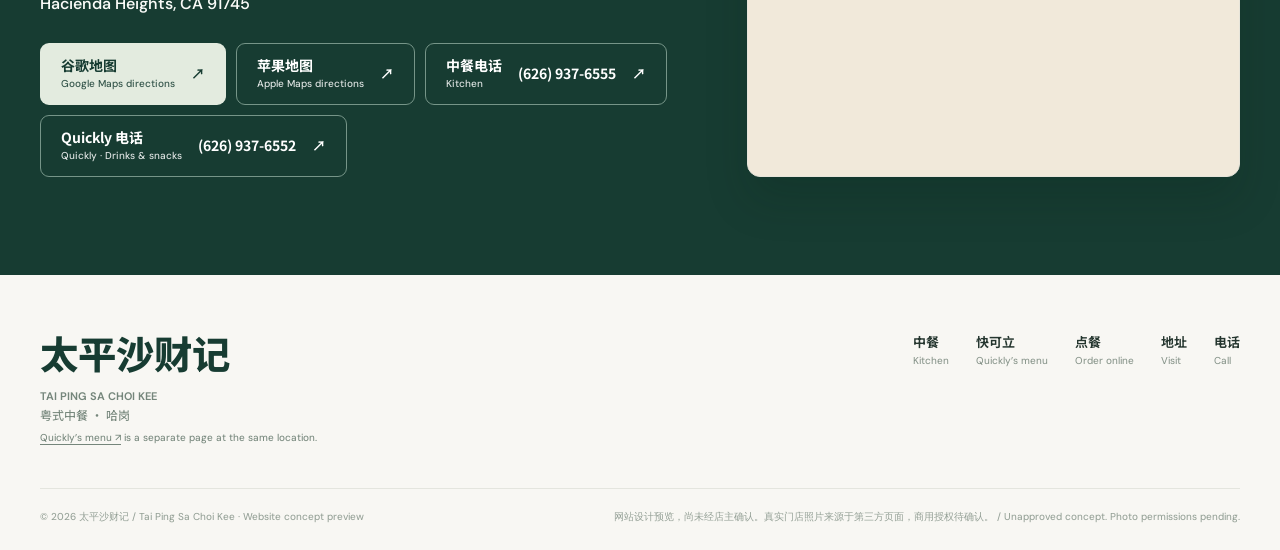
==== commit 510c3320: "fix: truly seamless responsive bilingual tickers with full-width repeat strips" ====
--- a/index.html
+++ b/index.html
@@ -14,8 +14,8 @@
   <link rel="preconnect" href="https://fonts.gstatic.com" crossorigin>
   <link href="https://fonts.googleapis.com/css2?family=DM+Sans:wght@400;500;600;700&family=Manrope:wght@400;500;600;700;800&family=Noto+Sans+SC:wght@400;500;600;700&display=swap" rel="stylesheet">
   <link rel="preconnect" href="https://cdn.restaurants-us.com" crossorigin>
-  <link rel="stylesheet" href="styles.css?v=motion-v7">
-  <script src="app.js?v=motion-v7" defer></script>
+  <link rel="stylesheet" href="styles.css?v=motion-v8">
+  <script src="app.js?v=motion-v8" defer></script>
 </head>
 <body>
   <a href="#main" class="skip-link">跳到主要内容 / Skip to content</a>
--- a/styles.css
+++ b/styles.css
@@ -1196,3 +1196,33 @@
   transition:none!important;animation:none!important
  }
 }
+
+
+/* Seamless marquees v8: each of two identical spans is expanded by JS to be
+   wider than the container. Exactly -50% of the two-span track = one full
+   span's width; the second span takes its place without a blank or snap. */
+.ticker{position:relative;width:100%;overflow:hidden}
+.ticker-track{
+  display:flex;width:max-content;min-width:100%;flex-wrap:nowrap;
+  align-items:center;justify-content:space-around;gap:0
+}
+.ticker-track>.ticker-copy{
+  display:block;flex:none;width:max-content;white-space:nowrap;
+  font-family:var(--font);font-size:11px;line-height:1.4;letter-spacing:.085em
+}
+.motion-on .ticker-track{
+  animation-name:ticker-travel;
+  animation-duration:var(--ticker-duration,23s);
+  animation-timing-function:linear;
+  animation-iteration-count:infinite
+}
+@keyframes ticker-travel{
+  from{transform:translate3d(0,0,0)}
+  to{transform:translate3d(-50%,0,0)}
+}
+@media(hover:none){
+  .motion-on .ticker:hover .ticker-track{animation-play-state:running}
+}
+@media(prefers-reduced-motion:reduce){
+  html:not(.motion-on) .ticker-track{transform:none!important}
+}
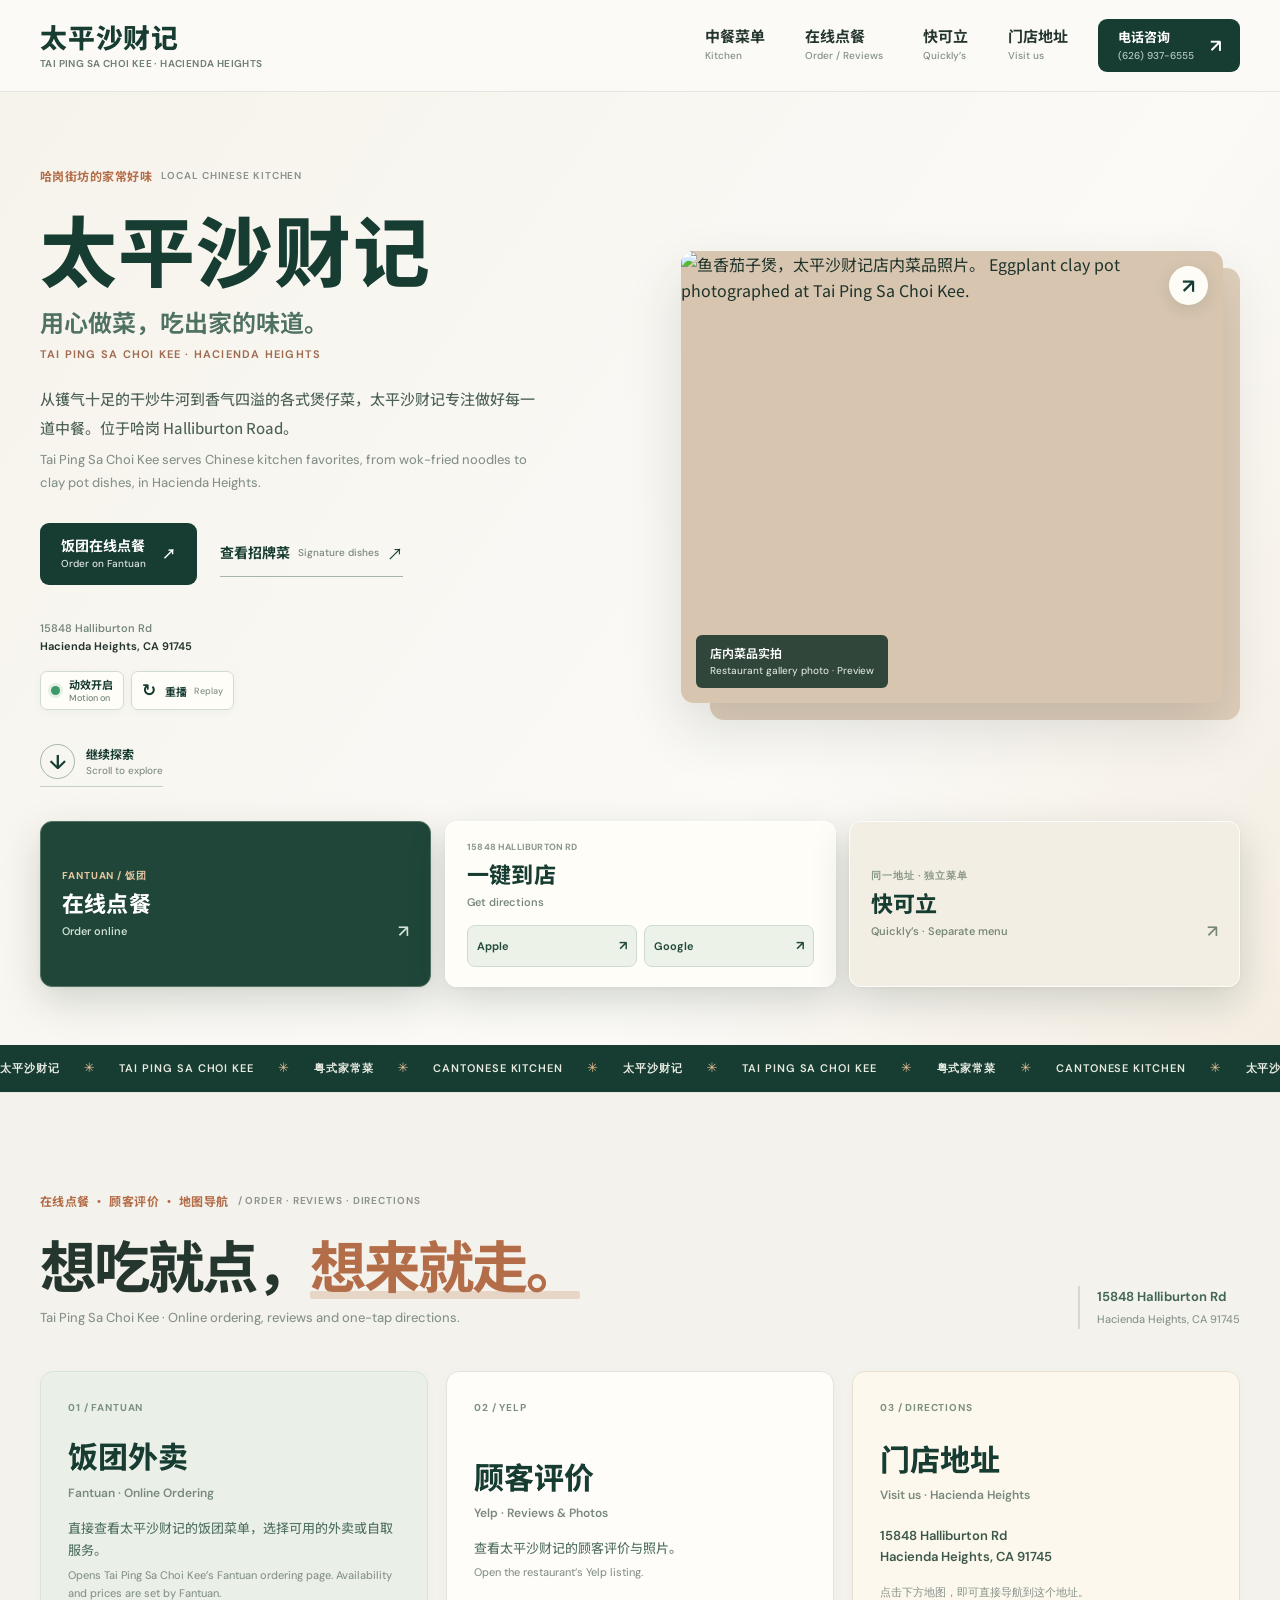
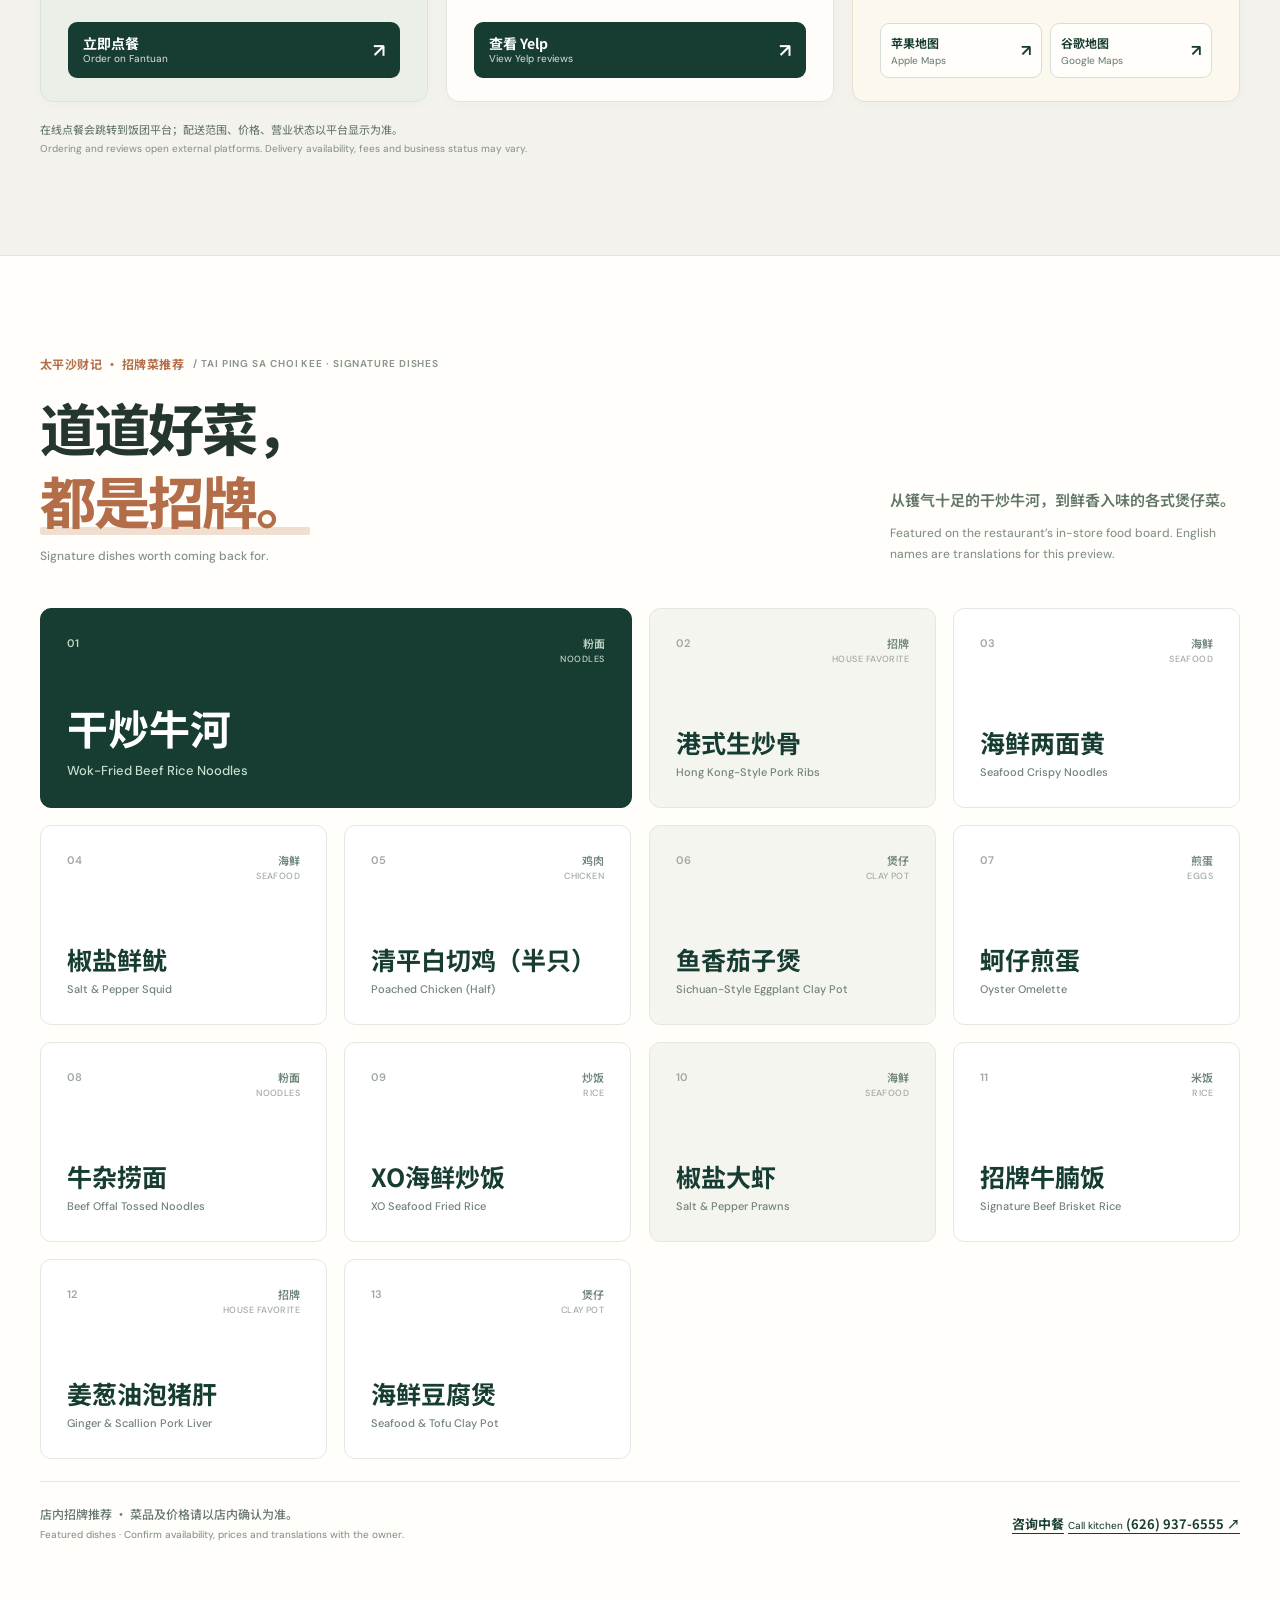
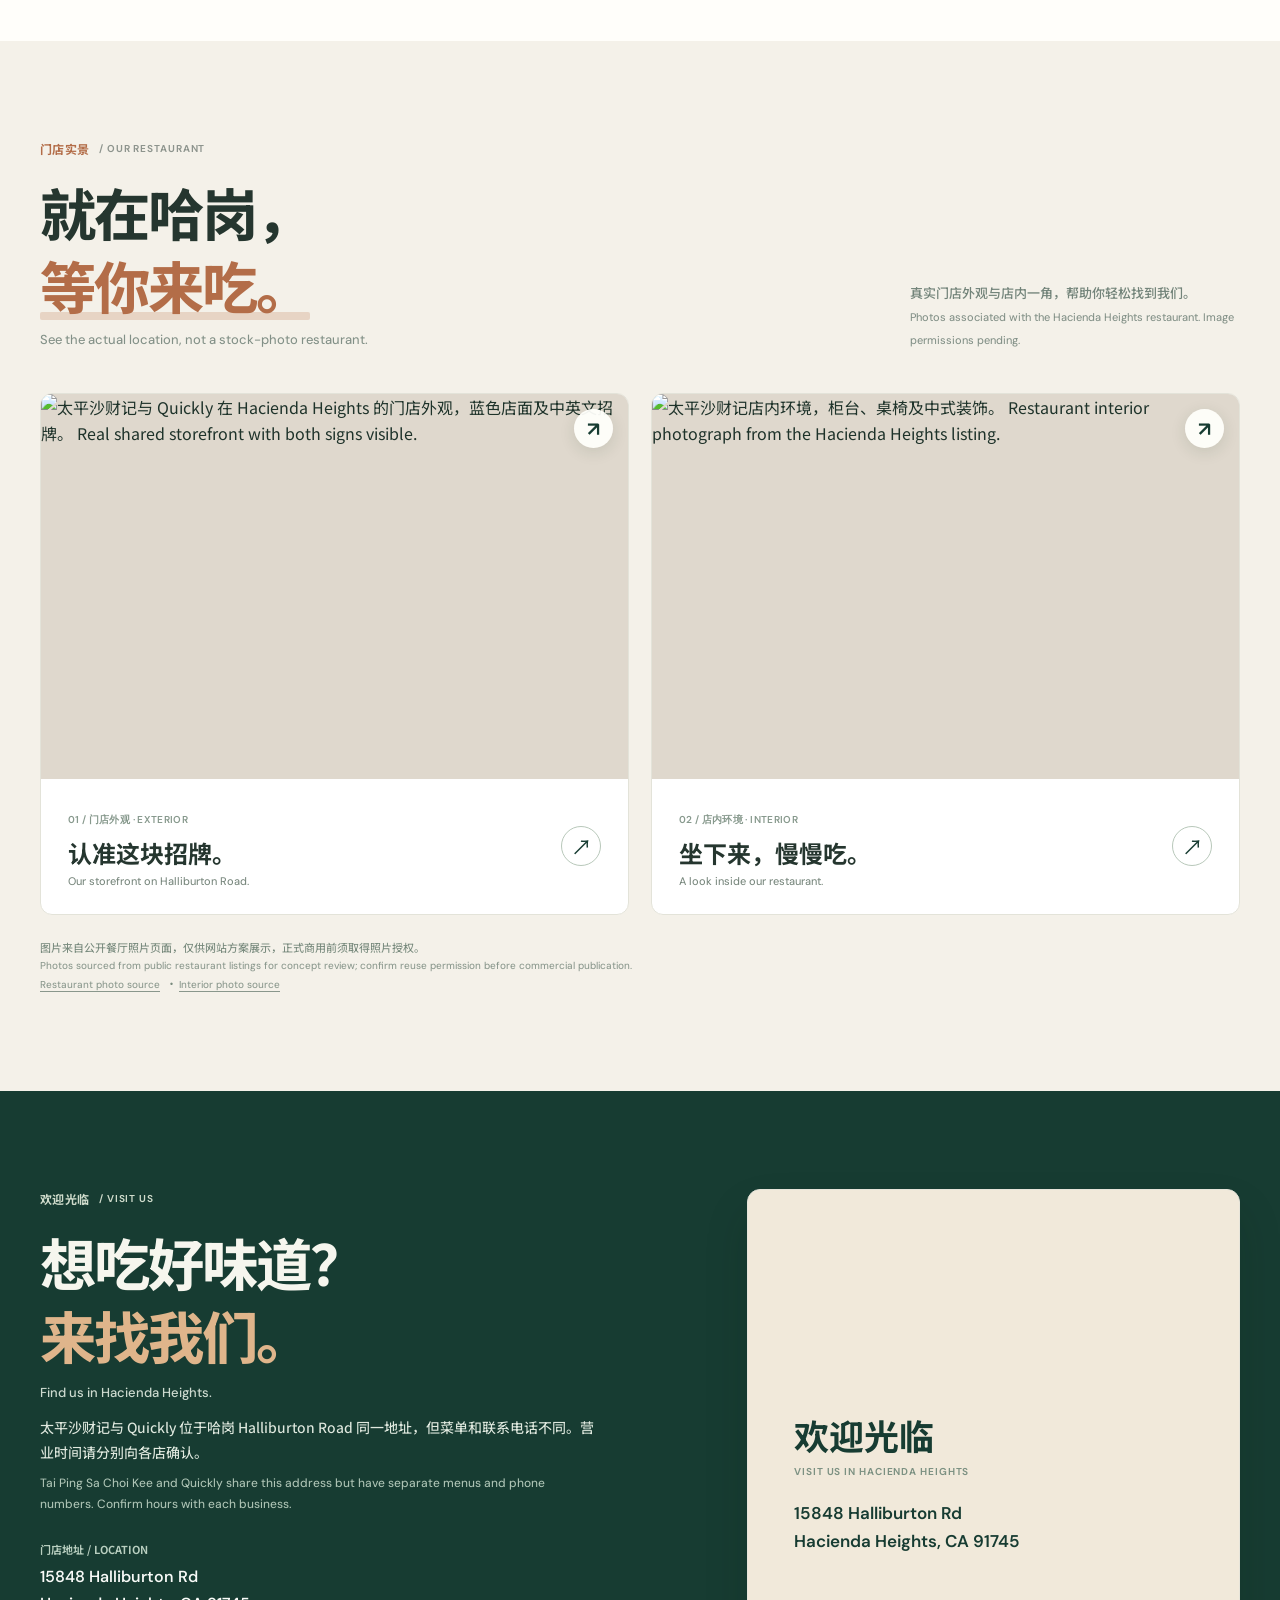
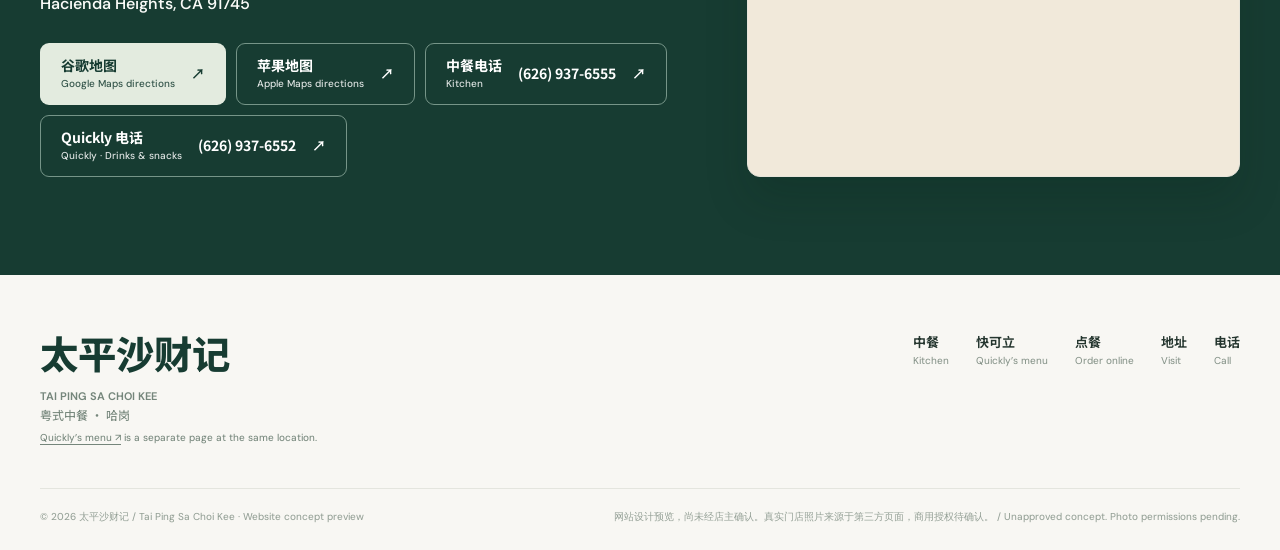
==== commit 21c6c0b6: "feat: animate every card only on viewport entry, including filtered menus" ====
--- a/index.html
+++ b/index.html
@@ -14,8 +14,8 @@
   <link rel="preconnect" href="https://fonts.gstatic.com" crossorigin>
   <link href="https://fonts.googleapis.com/css2?family=DM+Sans:wght@400;500;600;700&family=Manrope:wght@400;500;600;700;800&family=Noto+Sans+SC:wght@400;500;600;700&display=swap" rel="stylesheet">
   <link rel="preconnect" href="https://cdn.restaurants-us.com" crossorigin>
-  <link rel="stylesheet" href="styles.css?v=motion-v8">
-  <script src="app.js?v=motion-v8" defer></script>
+  <link rel="stylesheet" href="styles.css?v=motion-v9">
+  <script src="app.js?v=motion-v9" defer></script>
 </head>
 <body>
   <a href="#main" class="skip-link">跳到主要内容 / Skip to content</a>
@@ -72,12 +72,12 @@
             <span class="hero-photo-caption" lang="zh-Hans">店内菜品实拍 <small lang="en">Restaurant gallery photo · Preview</small></span>
           </div>
         </div>
-        <div class="hero-floating-actions" aria-label="实用快捷入口 / Quick actions" data-reveal>
-          <a class="float-card float-card-order" href="https://www.fantuanorder.com/en-US/store/tai-ping-sa-choi-kee/us-1364034559" target="_blank" rel="noopener noreferrer">
+        <div class="hero-floating-actions" aria-label="实用快捷入口 / Quick actions">
+          <a data-card-reveal class="float-card float-card-order" href="https://www.fantuanorder.com/en-US/store/tai-ping-sa-choi-kee/us-1364034559" target="_blank" rel="noopener noreferrer">
             <span class="float-card-kicker">FANTUAN / 饭团</span><span class="float-card-title" lang="zh-Hans">在线点餐</span>
             <span class="float-card-detail" lang="en">Order online <span aria-hidden="true">↗</span></span>
           </a>
-          <div class="float-card float-card-maps">
+          <div data-card-reveal class="float-card float-card-maps">
             <span class="float-card-kicker">15848 HALLIBURTON RD</span>
             <span class="float-card-title" lang="zh-Hans">一键到店</span><span class="float-card-detail" lang="en">Get directions</span>
             <div class="float-card-map-actions">
@@ -85,7 +85,7 @@
               <a href="https://www.google.com/maps/dir/?api=1&amp;destination=15848%20Halliburton%20Rd%2C%20Hacienda%20Heights%2C%20CA%2091745" target="_blank" rel="noopener noreferrer" aria-label="谷歌地图导航 / Google Maps">Google <span aria-hidden="true">↗</span></a>
             </div>
           </div>
-          <a class="float-card float-card-other" href="quicklys.html">
+          <a data-card-reveal class="float-card float-card-other" href="quicklys.html">
             <span class="float-card-kicker" lang="zh-Hans">同一地址 · 独立菜单</span>
             <span class="float-card-title" lang="zh-Hans">快可立</span>
             <span class="float-card-detail" lang="en">Quickly’s · Separate menu <span aria-hidden="true">↗</span></span>
@@ -108,7 +108,7 @@
           <span class="service-side-note" lang="zh-Hans">15848 Halliburton Rd<br><small lang="en">Hacienda Heights, CA 91745</small></span>
         </div>
         <div class="service-grid">
-          <article class="service-card service-order" data-reveal>
+          <article data-card-reveal class="service-card service-order" data-reveal>
             <span class="service-number">01 / FANTUAN</span>
             <div class="service-card-body">
               <h3 lang="zh-Hans">饭团外卖</h3><p lang="en">Fantuan · Online Ordering</p>
@@ -117,7 +117,7 @@
             </div>
             <a class="service-card-link" href="https://www.fantuanorder.com/en-US/store/tai-ping-sa-choi-kee/us-1364034559" target="_blank" rel="noopener noreferrer"><span lang="zh-Hans">立即点餐</span><small lang="en">Order on Fantuan</small><span aria-hidden="true">↗</span></a>
           </article>
-          <article class="service-card service-reviews" data-reveal>
+          <article data-card-reveal class="service-card service-reviews" data-reveal>
             <span class="service-number">02 / YELP</span>
             <div class="service-card-body">
               <h3 lang="zh-Hans">顾客评价</h3><p lang="en">Yelp · Reviews &amp; Photos</p>
@@ -125,7 +125,7 @@
             </div>
             <a class="service-card-link" href="https://www.yelp.com/biz/tai-ping-sa-choi-kee-hacienda-heights" target="_blank" rel="noopener noreferrer"><span lang="zh-Hans">查看 Yelp</span><small lang="en">View Yelp reviews</small><span aria-hidden="true">↗</span></a>
           </article>
-          <article class="service-card service-map" data-reveal>
+          <article data-card-reveal class="service-card service-map" data-reveal>
             <span class="service-number">03 / DIRECTIONS</span>
             <div class="service-card-body">
               <h3 lang="zh-Hans">门店地址</h3><p lang="en">Visit us · Hacienda Heights</p>
@@ -152,7 +152,7 @@
           <p class="kitchen-intro"><strong lang="zh-Hans">从镬气十足的干炒牛河，到鲜香入味的各式煲仔菜。</strong><br><span lang="en">Featured on the restaurant’s in-store food board. English names are translations for this preview.</span></p>
         </div>
         <div class="signature-grid" aria-label="Featured dishes photographed on the restaurant's food board">
-          <article data-reveal class="signature-card signature-card-primary" data-tone="noodles">
+          <article data-card-reveal class="signature-card signature-card-primary" data-tone="noodles">
             <div class="signature-card-top"><span>01</span><span lang="zh-Hans">粉面<small lang="en">NOODLES</small></span></div>
             <div class="signature-card-content">
               <h3 lang="zh-Hans">干炒牛河</h3>
@@ -160,7 +160,7 @@
             </div>
             <span class="signature-card-mark" aria-hidden="true">✳</span>
           </article>
-          <article data-reveal class="signature-card" data-tone="special">
+          <article data-card-reveal class="signature-card" data-tone="special">
             <div class="signature-card-top"><span>02</span><span lang="zh-Hans">招牌<small lang="en">HOUSE FAVORITE</small></span></div>
             <div class="signature-card-content">
               <h3 lang="zh-Hans">港式生炒骨</h3>
@@ -168,7 +168,7 @@
             </div>
             <span class="signature-card-mark" aria-hidden="true">✳</span>
           </article>
-          <article data-reveal class="signature-card" data-tone="seafood">
+          <article data-card-reveal class="signature-card" data-tone="seafood">
             <div class="signature-card-top"><span>03</span><span lang="zh-Hans">海鲜<small lang="en">SEAFOOD</small></span></div>
             <div class="signature-card-content">
               <h3 lang="zh-Hans">海鲜两面黄</h3>
@@ -176,7 +176,7 @@
             </div>
             <span class="signature-card-mark" aria-hidden="true">✳</span>
           </article>
-          <article data-reveal class="signature-card" data-tone="seafood">
+          <article data-card-reveal class="signature-card" data-tone="seafood">
             <div class="signature-card-top"><span>04</span><span lang="zh-Hans">海鲜<small lang="en">SEAFOOD</small></span></div>
             <div class="signature-card-content">
               <h3 lang="zh-Hans">椒盐鲜鱿</h3>
@@ -184,7 +184,7 @@
             </div>
             <span class="signature-card-mark" aria-hidden="true">✳</span>
           </article>
-          <article data-reveal class="signature-card" data-tone="special">
+          <article data-card-reveal class="signature-card" data-tone="special">
             <div class="signature-card-top"><span>05</span><span lang="zh-Hans">鸡肉<small lang="en">CHICKEN</small></span></div>
             <div class="signature-card-content">
               <h3 lang="zh-Hans">清平白切鸡（半只）</h3>
@@ -192,7 +192,7 @@
             </div>
             <span class="signature-card-mark" aria-hidden="true">✳</span>
           </article>
-          <article data-reveal class="signature-card" data-tone="claypot">
+          <article data-card-reveal class="signature-card" data-tone="claypot">
             <div class="signature-card-top"><span>06</span><span lang="zh-Hans">煲仔<small lang="en">CLAY POT</small></span></div>
             <div class="signature-card-content">
               <h3 lang="zh-Hans">鱼香茄子煲</h3>
@@ -200,7 +200,7 @@
             </div>
             <span class="signature-card-mark" aria-hidden="true">✳</span>
           </article>
-          <article data-reveal class="signature-card" data-tone="special">
+          <article data-card-reveal class="signature-card" data-tone="special">
             <div class="signature-card-top"><span>07</span><span lang="zh-Hans">煎蛋<small lang="en">EGGS</small></span></div>
             <div class="signature-card-content">
               <h3 lang="zh-Hans">蚵仔煎蛋</h3>
@@ -208,7 +208,7 @@
             </div>
             <span class="signature-card-mark" aria-hidden="true">✳</span>
           </article>
-          <article data-reveal class="signature-card" data-tone="noodles">
+          <article data-card-reveal class="signature-card" data-tone="noodles">
             <div class="signature-card-top"><span>08</span><span lang="zh-Hans">粉面<small lang="en">NOODLES</small></span></div>
             <div class="signature-card-content">
               <h3 lang="zh-Hans">牛杂捞面</h3>
@@ -216,7 +216,7 @@
             </div>
             <span class="signature-card-mark" aria-hidden="true">✳</span>
           </article>
-          <article data-reveal class="signature-card" data-tone="rice">
+          <article data-card-reveal class="signature-card" data-tone="rice">
             <div class="signature-card-top"><span>09</span><span lang="zh-Hans">炒饭<small lang="en">RICE</small></span></div>
             <div class="signature-card-content">
               <h3 lang="zh-Hans">XO海鲜炒饭</h3>
@@ -224,7 +224,7 @@
             </div>
             <span class="signature-card-mark" aria-hidden="true">✳</span>
           </article>
-          <article data-reveal class="signature-card" data-tone="seafood">
+          <article data-card-reveal class="signature-card" data-tone="seafood">
             <div class="signature-card-top"><span>10</span><span lang="zh-Hans">海鲜<small lang="en">SEAFOOD</small></span></div>
             <div class="signature-card-content">
               <h3 lang="zh-Hans">椒盐大虾</h3>
@@ -232,7 +232,7 @@
             </div>
             <span class="signature-card-mark" aria-hidden="true">✳</span>
           </article>
-          <article data-reveal class="signature-card" data-tone="rice">
+          <article data-card-reveal class="signature-card" data-tone="rice">
             <div class="signature-card-top"><span>11</span><span lang="zh-Hans">米饭<small lang="en">RICE</small></span></div>
             <div class="signature-card-content">
               <h3 lang="zh-Hans">招牌牛腩饭</h3>
@@ -240,7 +240,7 @@
             </div>
             <span class="signature-card-mark" aria-hidden="true">✳</span>
           </article>
-          <article data-reveal class="signature-card" data-tone="special">
+          <article data-card-reveal class="signature-card" data-tone="special">
             <div class="signature-card-top"><span>12</span><span lang="zh-Hans">招牌<small lang="en">HOUSE FAVORITE</small></span></div>
             <div class="signature-card-content">
               <h3 lang="zh-Hans">姜葱油泡猪肝</h3>
@@ -248,7 +248,7 @@
             </div>
             <span class="signature-card-mark" aria-hidden="true">✳</span>
           </article>
-          <article data-reveal class="signature-card" data-tone="claypot">
+          <article data-card-reveal class="signature-card" data-tone="claypot">
             <div class="signature-card-top"><span>13</span><span lang="zh-Hans">煲仔<small lang="en">CLAY POT</small></span></div>
             <div class="signature-card-content">
               <h3 lang="zh-Hans">海鲜豆腐煲</h3>
@@ -275,11 +275,11 @@
           <p class="favorites-intro"><span lang="zh-Hans">真实门店外观与店内一角，帮助你轻松找到我们。</span><br><span lang="en">Photos associated with the Hacienda Heights restaurant. Image permissions pending.</span></p>
         </div>
         <div class="feature-grid" tabindex="0" aria-label="门店实景照片 / Restaurant gallery">
-          <article data-reveal class="feature-card feature-store">
+          <article data-card-reveal class="feature-card feature-store">
             <div class="feature-image-wrap"><a class="gallery-trigger" href="https://cdn.restaurants-us.com/3616-albums-1.jpg" target="_blank" rel="noopener noreferrer" data-gallery-index="1" data-gallery-title="门店外观" data-gallery-en="Our storefront" aria-label="放大门店外观照片 / View storefront photo"><img src="https://cdn.restaurants-us.com/3616-albums-1.jpg" alt="太平沙财记与 Quickly 在 Hacienda Heights 的门店外观，蓝色店面及中英文招牌。 Real shared storefront with both signs visible." loading="lazy" decoding="async" width="1000" height="563"><span class="gallery-zoom" aria-hidden="true">↗</span></a></div>
             <div class="feature-info"><div><span class="feature-number">01 / 门店外观 · EXTERIOR</span><h3 lang="zh-Hans">认准这块招牌。<small lang="en">Our storefront on Halliburton Road.</small></h3></div><a href="#visit" class="round-arrow" aria-label="查看门店地址 / Find the location">↗</a></div>
           </article>
-          <article data-reveal class="feature-card feature-inside">
+          <article data-card-reveal class="feature-card feature-inside">
             <div class="feature-image-wrap"><a class="gallery-trigger" href="https://s3-media0.fl.yelpcdn.com/bphoto/ZBEJxeL9uK-M6cb3rGqtVw/o.jpg" target="_blank" rel="noopener noreferrer" data-gallery-index="2" data-gallery-title="店内环境" data-gallery-en="Inside the restaurant" aria-label="放大店内环境照片 / View interior photo"><img src="https://s3-media0.fl.yelpcdn.com/bphoto/ZBEJxeL9uK-M6cb3rGqtVw/o.jpg" alt="太平沙财记店内环境，柜台、桌椅及中式装饰。 Restaurant interior photograph from the Hacienda Heights listing." loading="lazy" decoding="async" width="1024" height="1024"><span class="gallery-zoom" aria-hidden="true">↗</span></a></div>
             <div class="feature-info"><div><span class="feature-number">02 / 店内环境 · INTERIOR</span><h3 lang="zh-Hans">坐下来，慢慢吃。<small lang="en">A look inside our restaurant.</small></h3></div><a href="#kitchen" class="round-arrow" aria-label="查看招牌菜 / See signature dishes">↗</a></div>
           </article>
--- a/styles.css
+++ b/styles.css
@@ -961,9 +961,6 @@
 .float-card-other .float-card-title{grid-column:1;font-size:18px}
 .float-card-other .float-card-detail{grid-column:2;grid-row:1/3;justify-content:flex-end;text-align:right;max-width:178px;font-size:10px}
 .float-card-other .float-card-detail>span{margin-left:3px}
-.motion-on .float-card-order{animation:float-card-drift 6.2s 1.2s ease-in-out infinite alternate}
-.motion-on .float-card-maps{animation:float-card-drift 6.8s 1.8s ease-in-out infinite alternate-reverse}
-.motion-on .float-card-other{animation:float-card-drift 7.1s 2s ease-in-out infinite alternate}
 .motion-on .float-card:hover,.motion-on .float-card:focus-within{animation-play-state:paused}
 @keyframes float-card-drift{from{transform:translateY(0)}to{transform:translateY(-7px)}}
 @media(min-width:1101px) and (max-width:1260px){
@@ -1080,8 +1077,6 @@
  .float-card-maps .float-card-kicker{font-size:9px}
  .float-card-map-actions{grid-template-columns:repeat(2,minmax(0,1fr));margin-top:9px}
  .float-card-map-actions a{min-height:42px;font-size:11px}
- .motion-on .float-card-order,.motion-on .float-card-maps,
- .motion-on .float-card-other{animation-duration:8s;animation-timing-function:ease-in-out}
 }
 @media(min-width:901px) and (max-width:1150px){
  .hero-grid,.quicklys-hero-layout{column-gap:29px;padding-block:56px 46px}
@@ -1226,3 +1221,28 @@
 @media(prefers-reduced-motion:reduce){
   html:not(.motion-on) .ticker-track{transform:none!important}
 }
+
+
+/* Viewport-only card entrances v9
+   Each card animates ONCE, only after its individual IntersectionObserver
+   callback marks it visible. A missing observer or disabled JS never hides
+   content. Cards do not bob offscreen or consume continuous animation time. */
+.motion-on.card-reveal-ready [data-card-reveal].card-in-view {
+  animation:card-enter-on-view .72s cubic-bezier(.18,.75,.23,1) both;
+  animation-delay:var(--card-stagger,0ms);
+}
+@keyframes card-enter-on-view {
+  from{opacity:.3;transform:translate3d(0,22px,0) scale(.985)}
+  to{opacity:1;transform:translate3d(0,0,0) scale(1)}
+}
+/* Unobserved cards remain legible even with JS disabled; they never animate
+   until their observer reports intersection. */
+[data-card-reveal]:not(.card-in-view){opacity:1;transform:none}
+@media(hover:none){
+  .motion-on.card-reveal-ready [data-card-reveal].card-in-view{
+    animation-duration:.62s
+  }
+}
+@media(prefers-reduced-motion:reduce){
+  html:not(.motion-on) [data-card-reveal]{animation:none!important}
+}
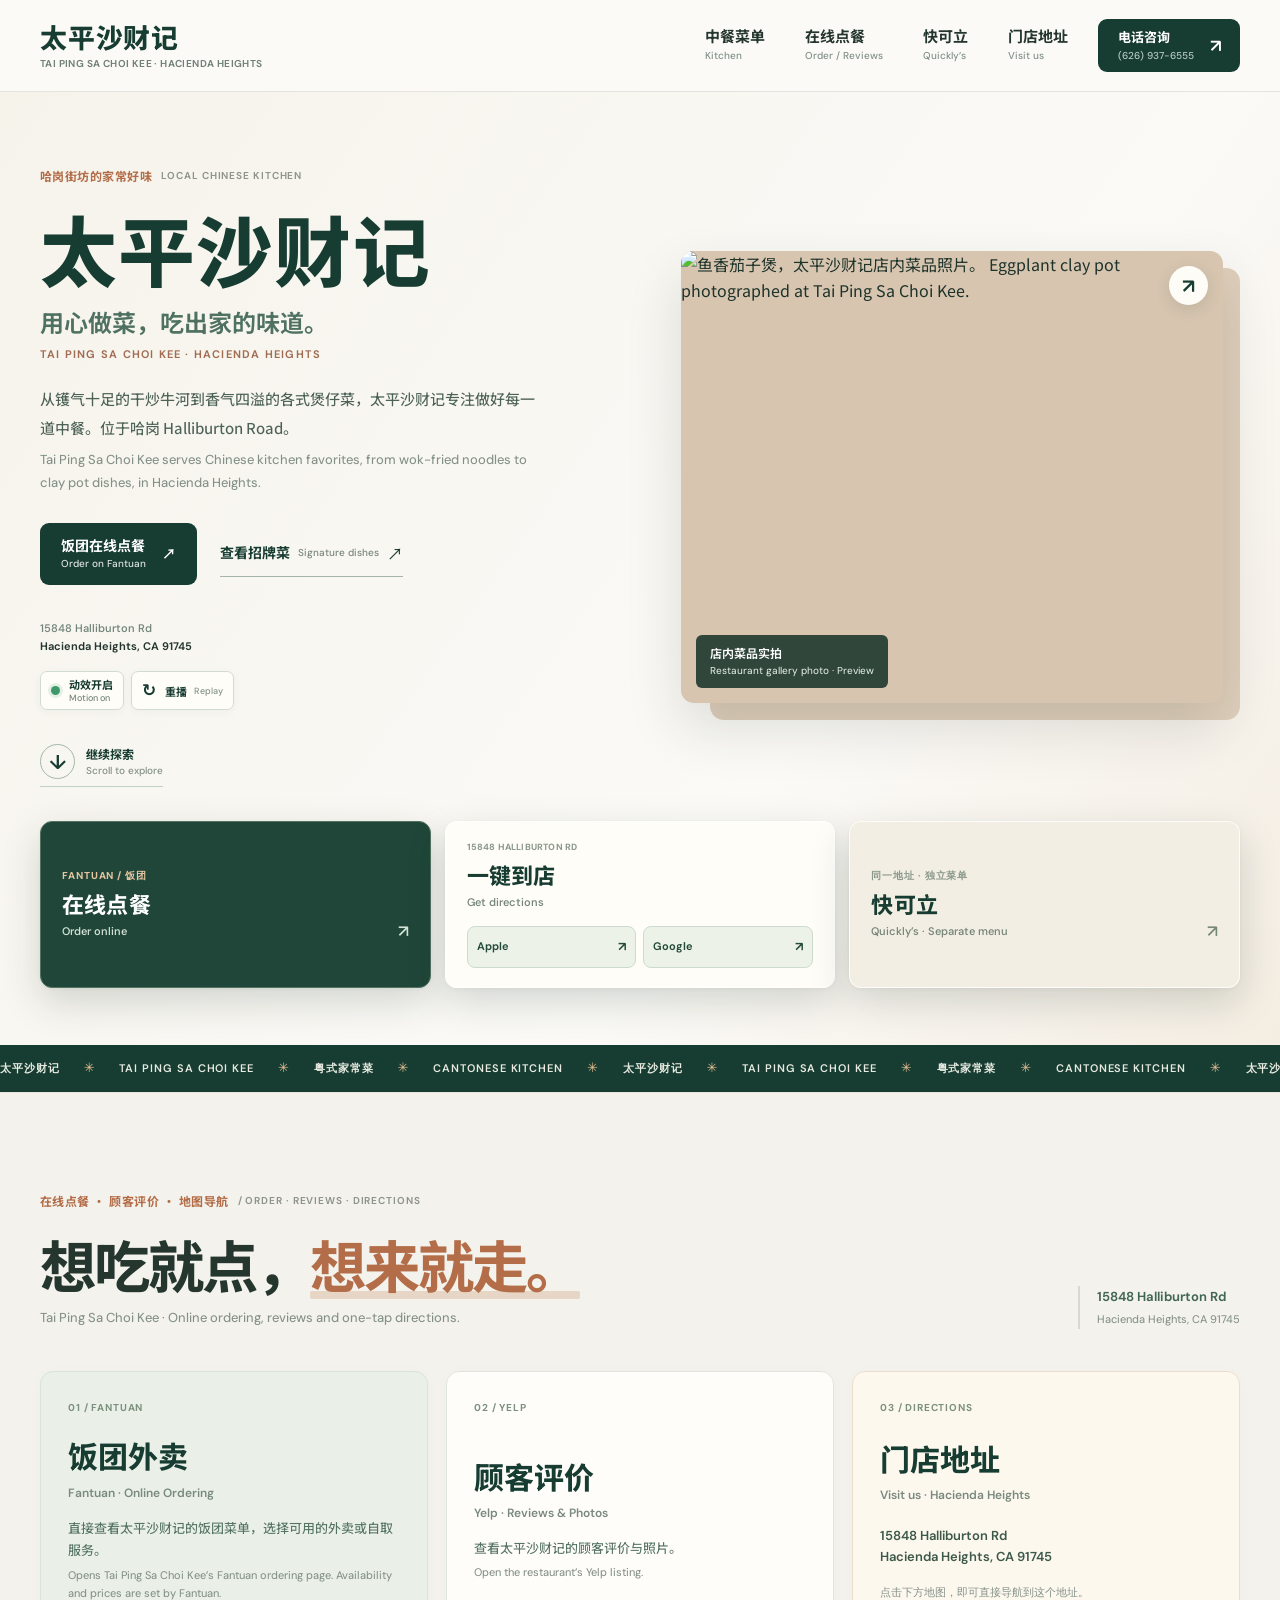
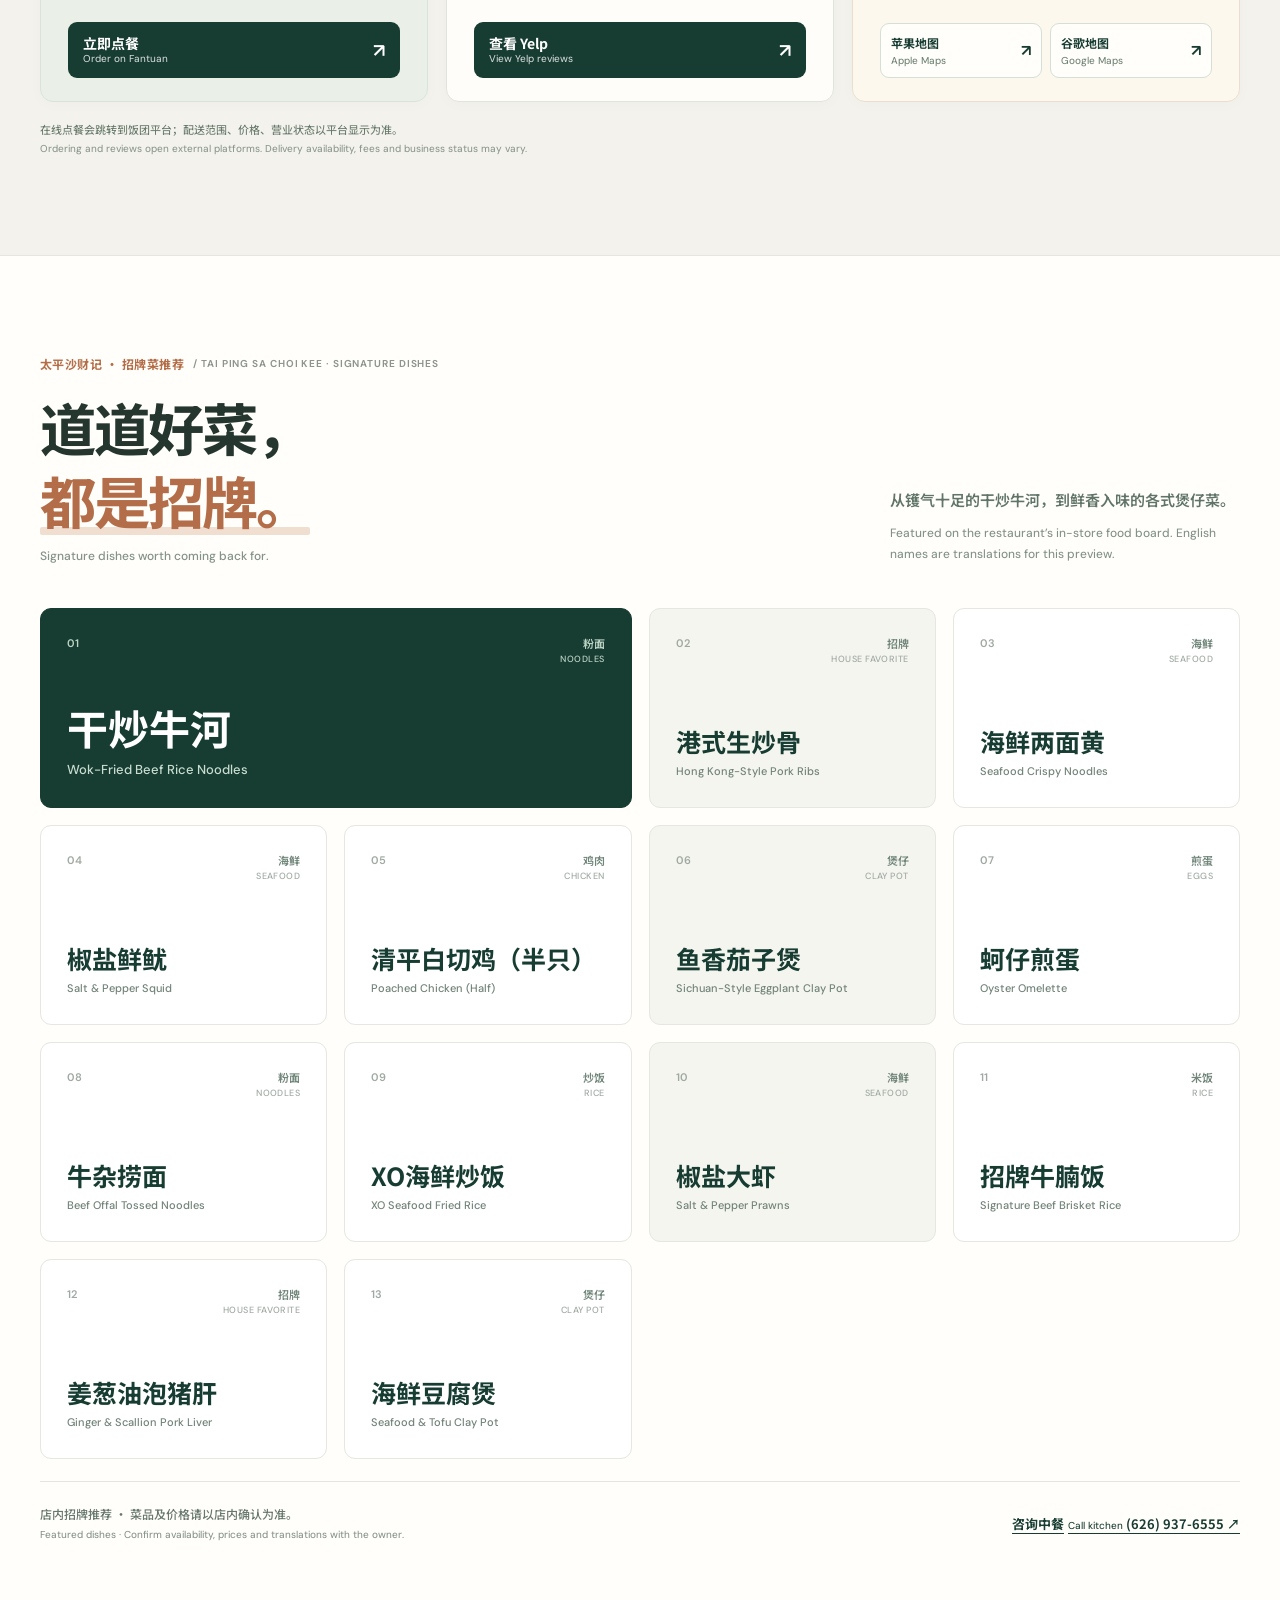
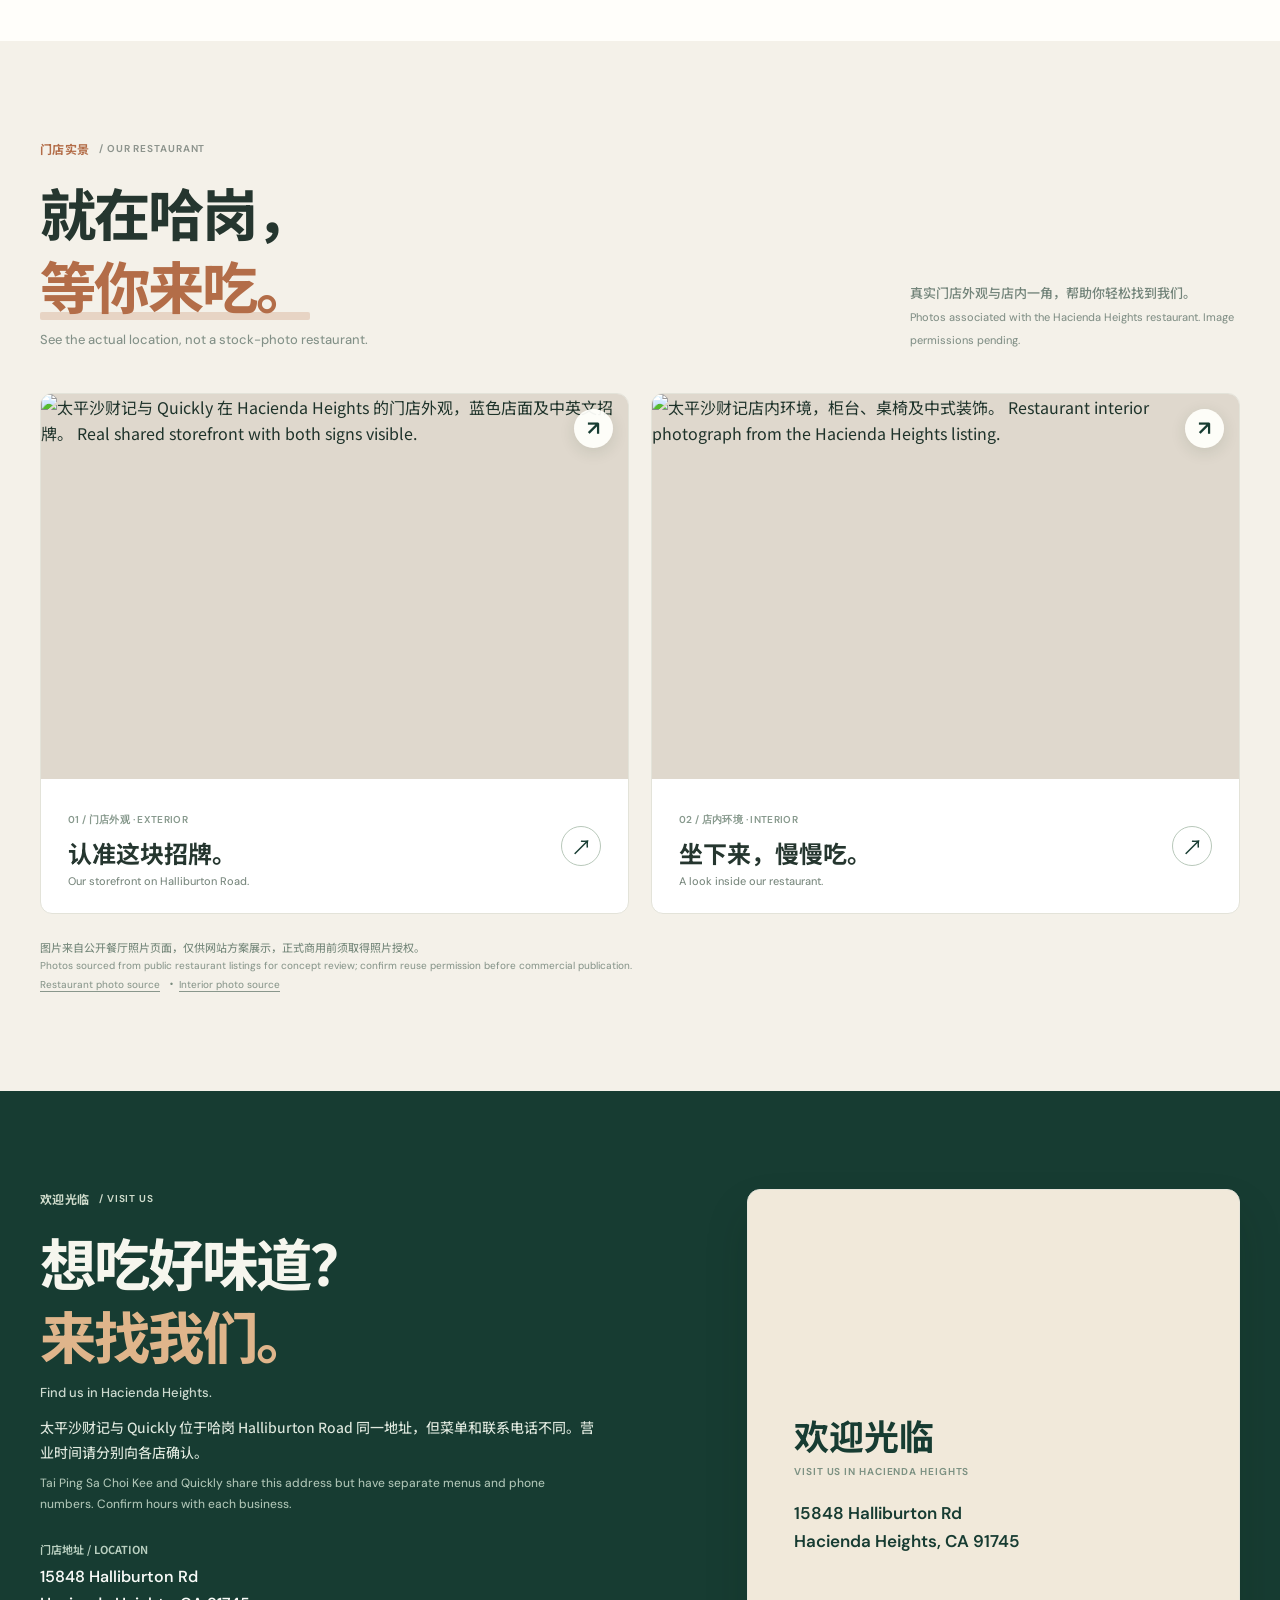
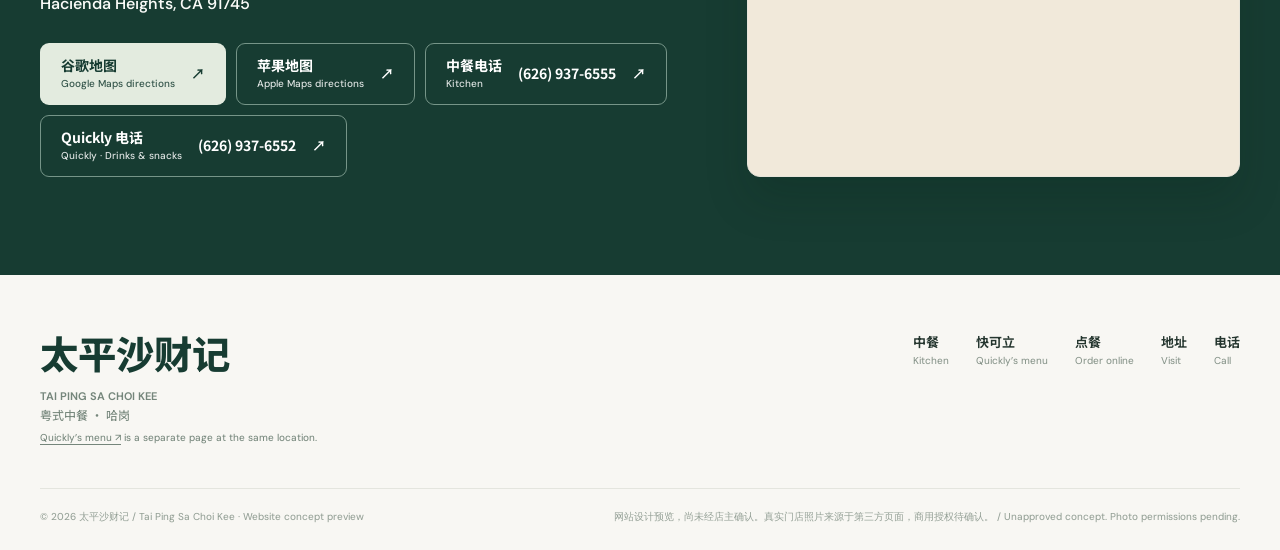
==== commit 284568a8: "fix: pause card entrances immediately when offscreen and resume only in view" ====
--- a/index.html
+++ b/index.html
@@ -14,8 +14,8 @@
   <link rel="preconnect" href="https://fonts.gstatic.com" crossorigin>
   <link href="https://fonts.googleapis.com/css2?family=DM+Sans:wght@400;500;600;700&family=Manrope:wght@400;500;600;700;800&family=Noto+Sans+SC:wght@400;500;600;700&display=swap" rel="stylesheet">
   <link rel="preconnect" href="https://cdn.restaurants-us.com" crossorigin>
-  <link rel="stylesheet" href="styles.css?v=motion-v9">
-  <script src="app.js?v=motion-v9" defer></script>
+  <link rel="stylesheet" href="styles.css?v=motion-v10">
+  <script src="app.js?v=motion-v10" defer></script>
 </head>
 <body>
   <a href="#main" class="skip-link">跳到主要内容 / Skip to content</a>
--- a/styles.css
+++ b/styles.css
@@ -1227,9 +1227,19 @@
    Each card animates ONCE, only after its individual IntersectionObserver
    callback marks it visible. A missing observer or disabled JS never hides
    content. Cards do not bob offscreen or consume continuous animation time. */
-.motion-on.card-reveal-ready [data-card-reveal].card-in-view {
+.motion-on.card-reveal-ready [data-card-reveal].card-in-view:not(.card-reveal-complete) {
   animation:card-enter-on-view .72s cubic-bezier(.18,.75,.23,1) both;
   animation-delay:var(--card-stagger,0ms);
+  /* The timeline does not advance offscreen, including during its delay. */
+  animation-play-state:paused;
+}
+.motion-on.card-reveal-ready [data-card-reveal].card-in-view.card-on-screen:not(.card-reveal-complete) {
+  animation-play-state:running;
+}
+.motion-on.card-reveal-ready [data-card-reveal].card-reveal-complete {
+  animation:none!important;
+  opacity:1;
+  transform:none;
 }
 @keyframes card-enter-on-view {
   from{opacity:.3;transform:translate3d(0,22px,0) scale(.985)}
@@ -1239,7 +1249,7 @@
    until their observer reports intersection. */
 [data-card-reveal]:not(.card-in-view){opacity:1;transform:none}
 @media(hover:none){
-  .motion-on.card-reveal-ready [data-card-reveal].card-in-view{
+  .motion-on.card-reveal-ready [data-card-reveal].card-in-view:not(.card-reveal-complete){
     animation-duration:.62s
   }
 }
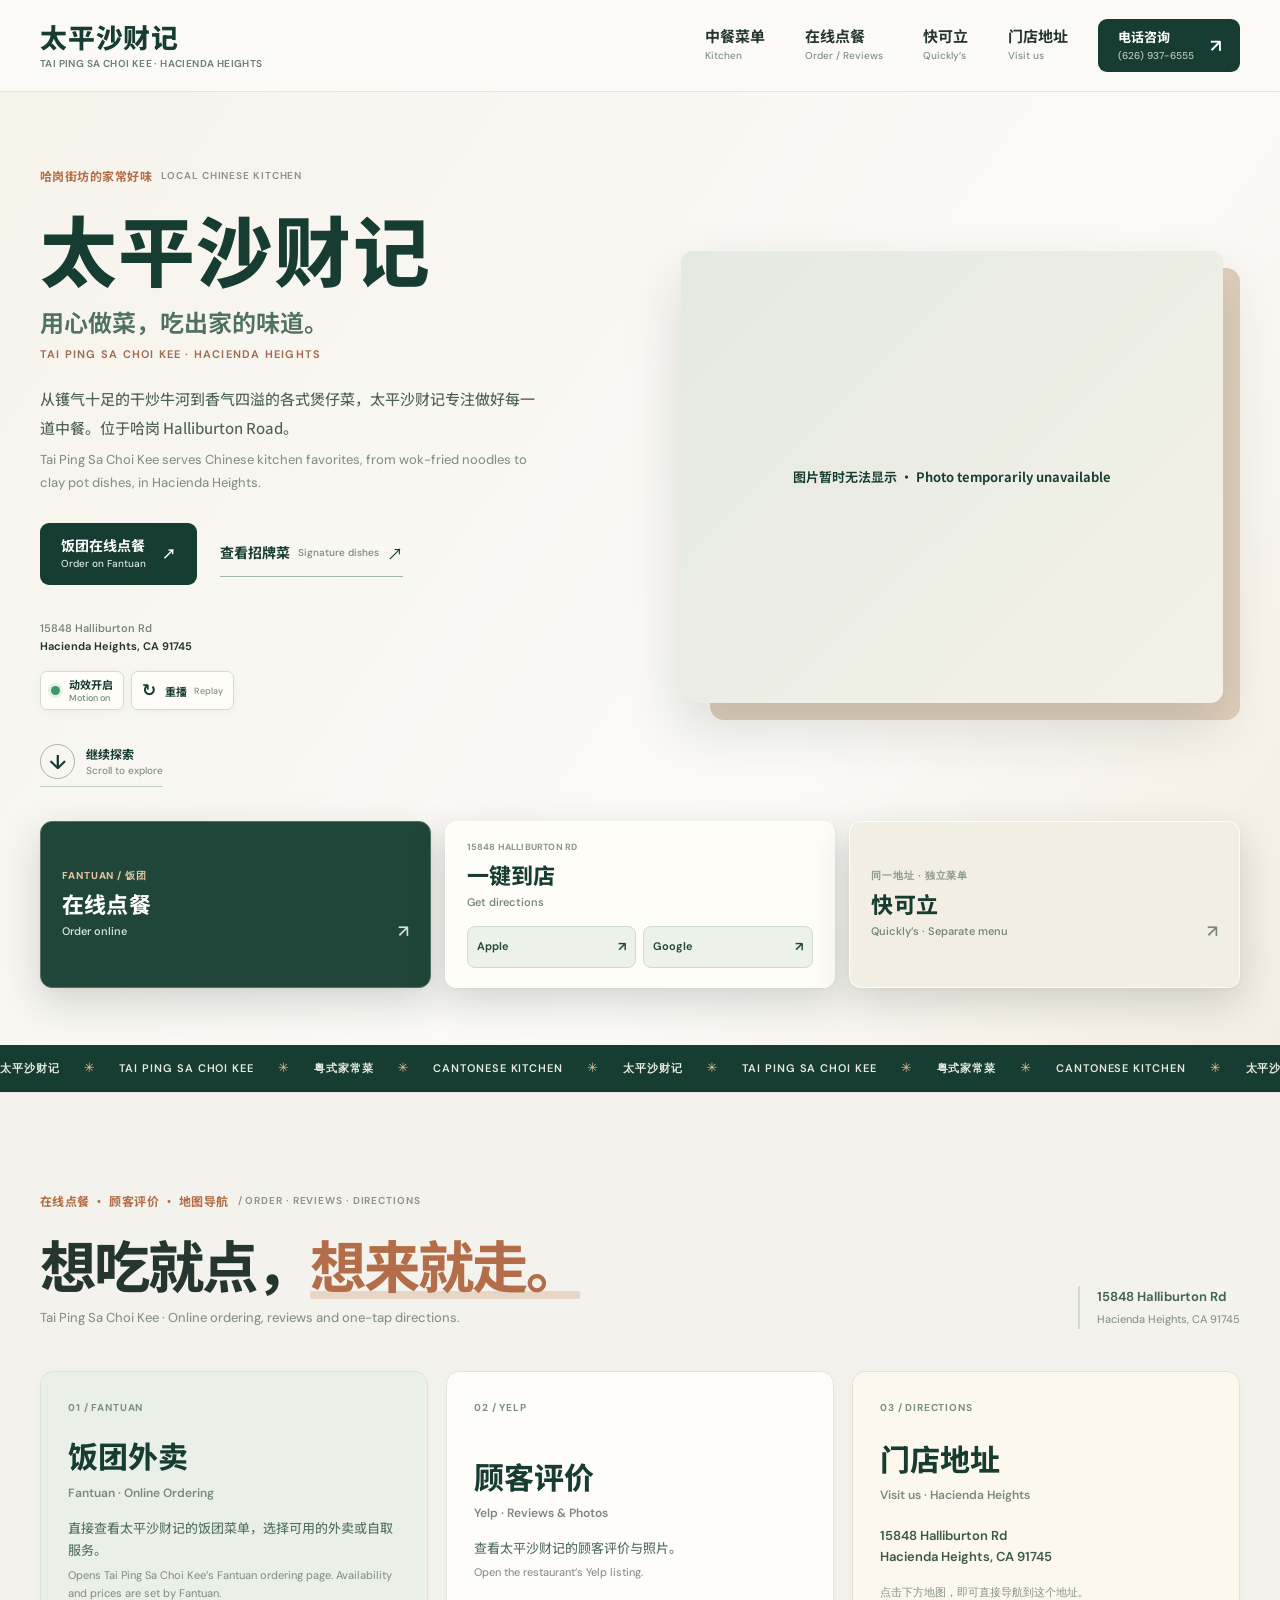
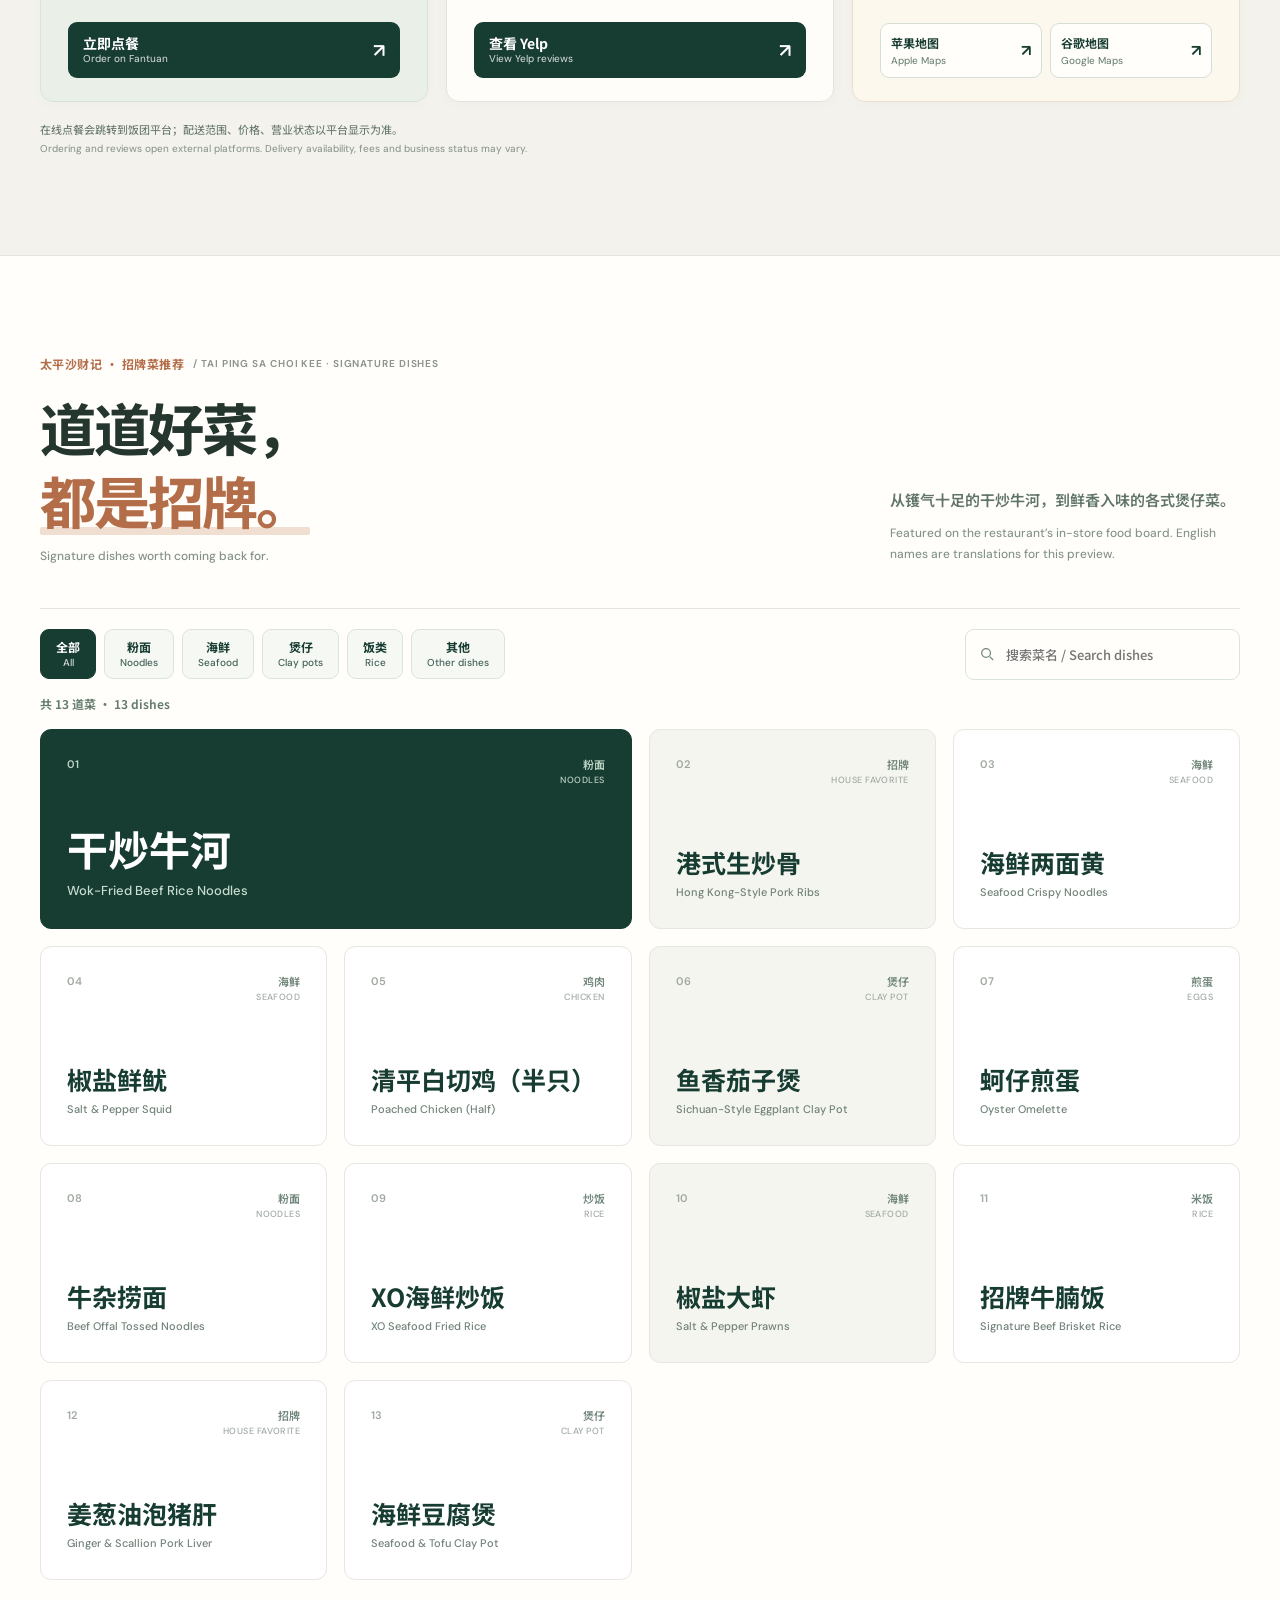
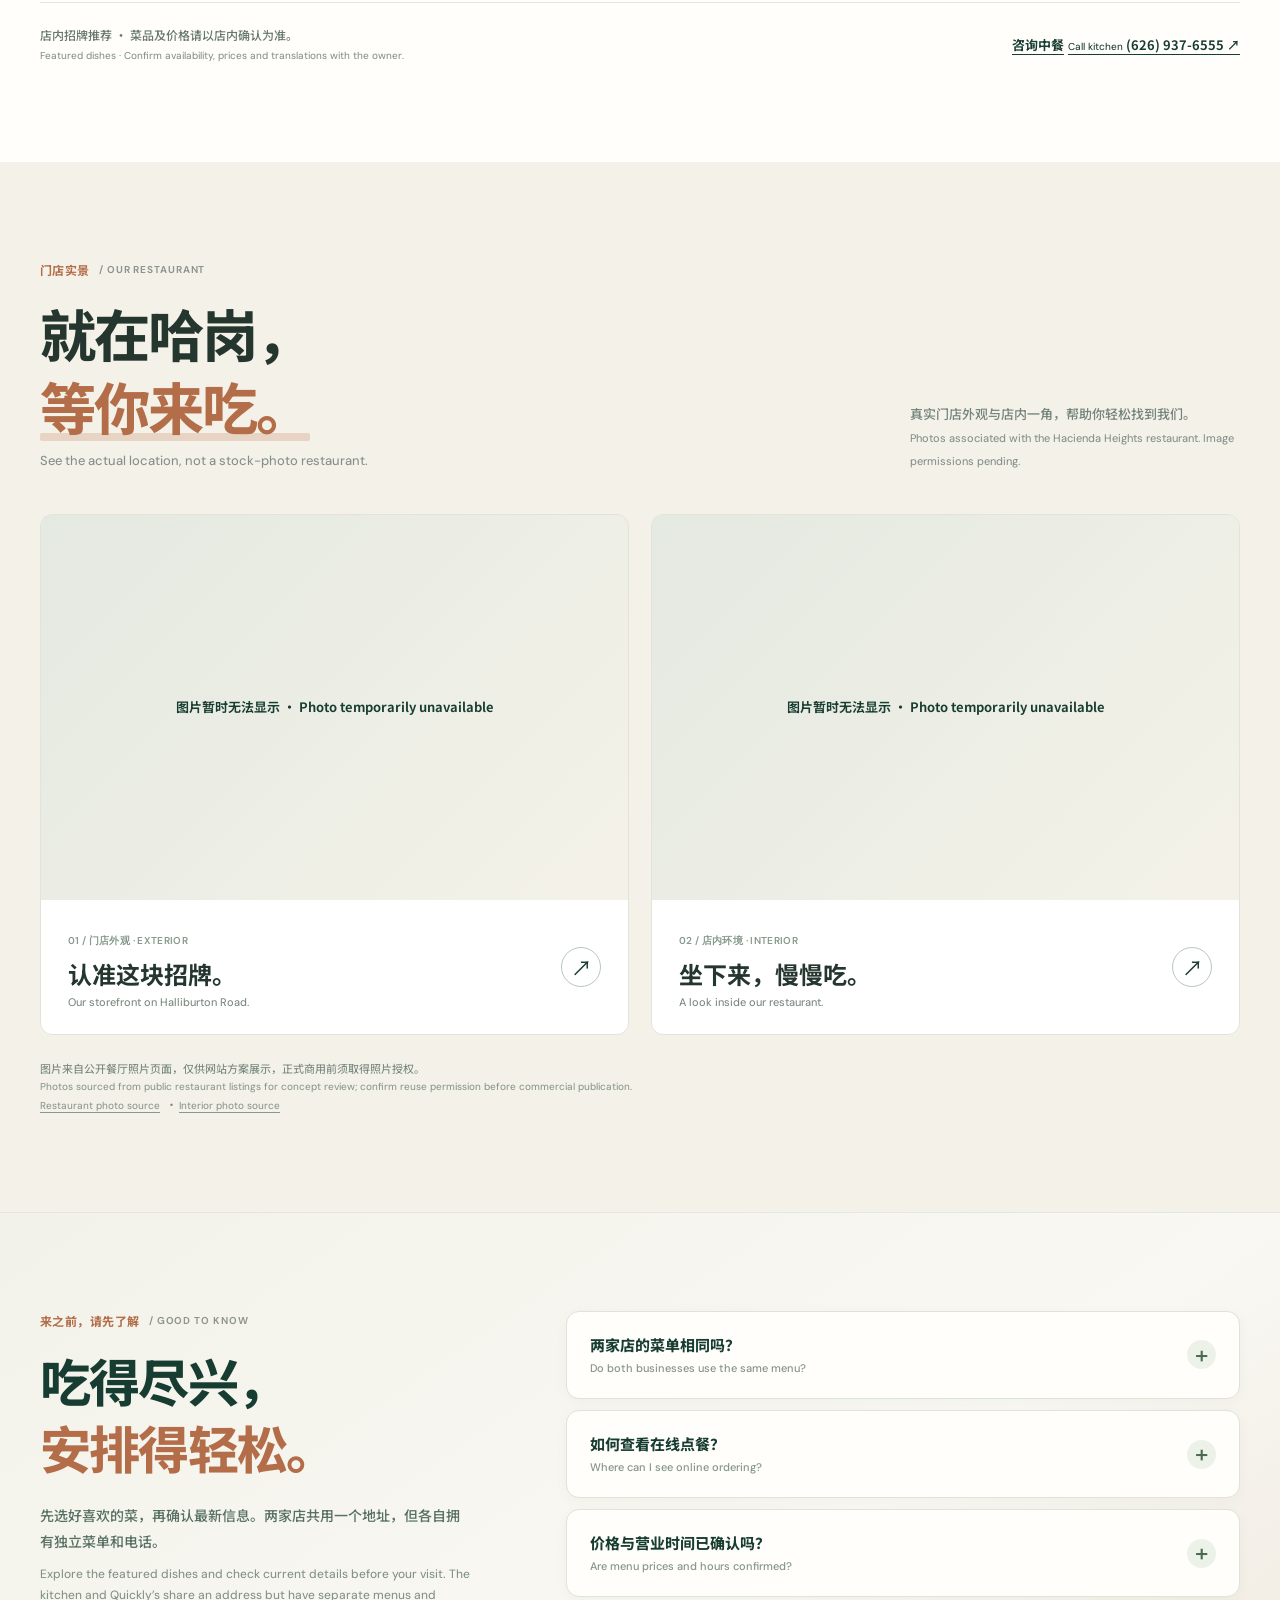
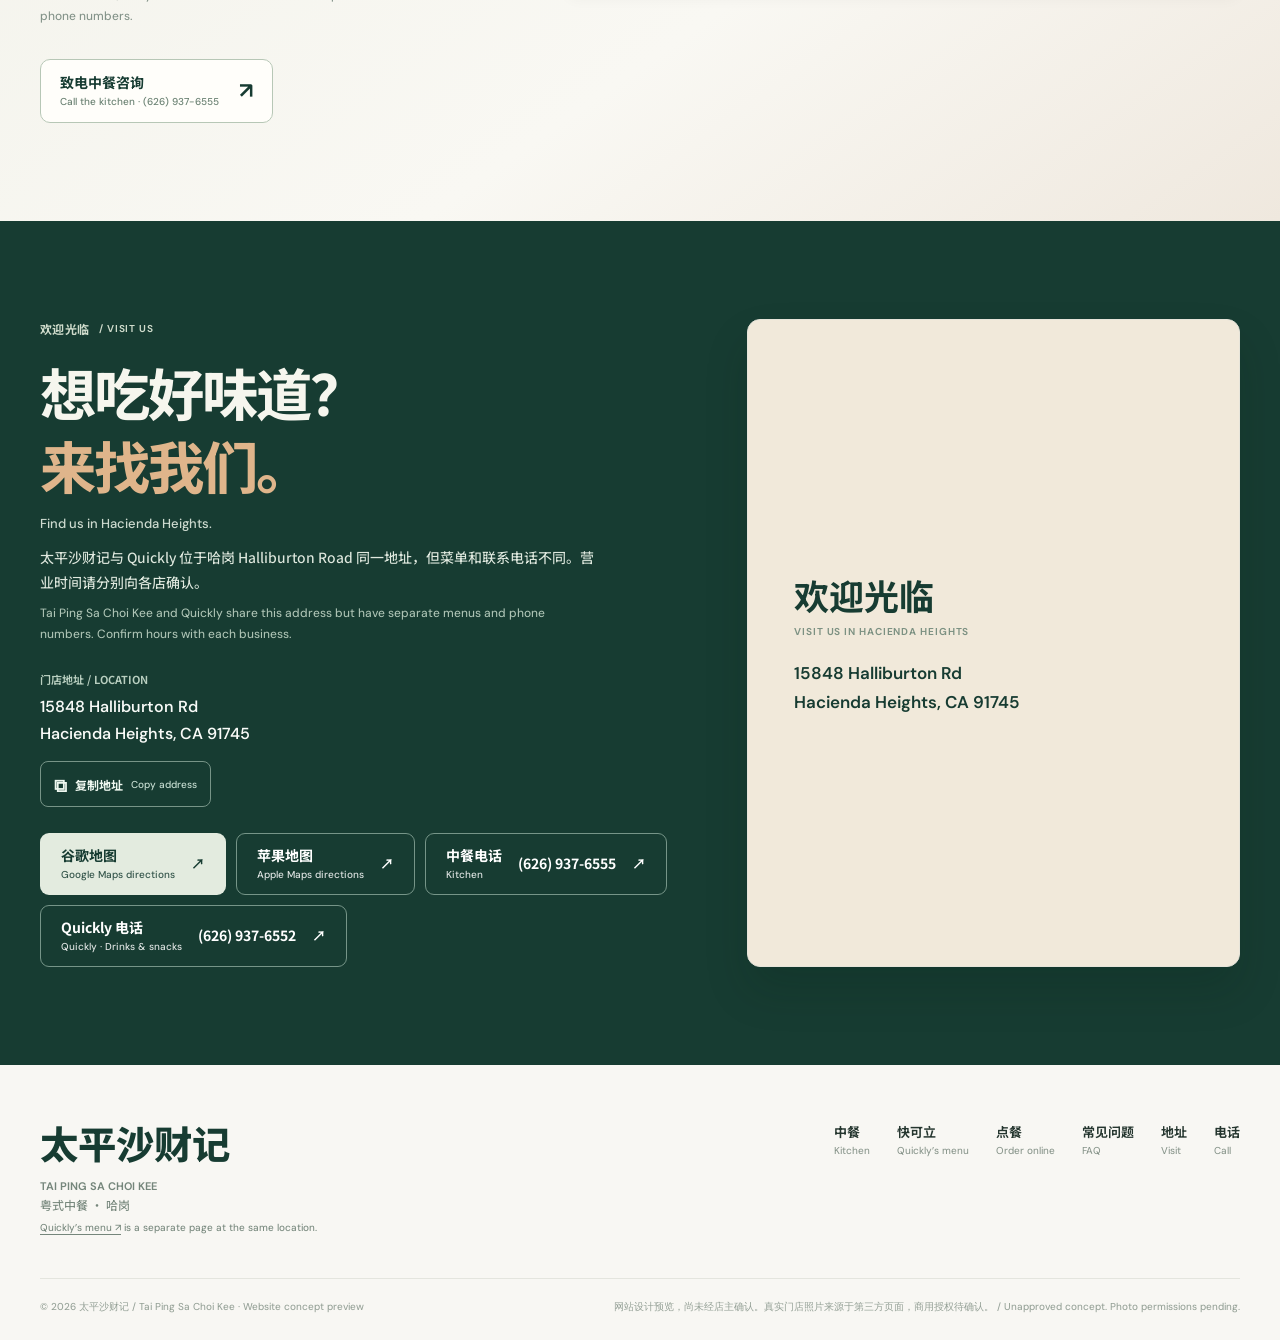
==== commit c6e81a3b: "feat: searchable kitchen, local Quickly favorites, visitor FAQs and launch safeguards" ====
--- a/index.html
+++ b/index.html
@@ -5,6 +5,7 @@
   <meta name="viewport" content="width=device-width, initial-scale=1">
   <meta name="theme-color" content="#fff9f0">
   <meta name="robots" content="noindex,nofollow">
+  <meta name="referrer" content="strict-origin-when-cross-origin">
   <meta name="description" content="太平沙财记 Tai Ping Sa Choi Kee — Cantonese and Chinese kitchen at 15848 Halliburton Rd, Hacienda Heights.">
   <meta property="og:type" content="website">
   <meta property="og:title" content="太平沙财记 | Tai Ping Sa Choi Kee">
@@ -12,10 +13,22 @@
   <title>太平沙财记 | Tai Ping Sa Choi Kee — Hacienda Heights</title>
   <link rel="preconnect" href="https://fonts.googleapis.com">
   <link rel="preconnect" href="https://fonts.gstatic.com" crossorigin>
-  <link href="https://fonts.googleapis.com/css2?family=DM+Sans:wght@400;500;600;700&family=Manrope:wght@400;500;600;700;800&family=Noto+Sans+SC:wght@400;500;600;700&display=swap" rel="stylesheet">
+  <link href="https://fonts.googleapis.com/css2?family=DM+Sans:wght@400;500;600;700&family=Manrope:wght@400;500;600;700;800&family=Noto+Sans+SC:wght@400;500;600;700&display=optional" rel="stylesheet">
   <link rel="preconnect" href="https://cdn.restaurants-us.com" crossorigin>
-  <link rel="stylesheet" href="styles.css?v=motion-v10">
-  <script src="app.js?v=motion-v10" defer></script>
+  <script>
+  /* Apply motion preference before CSS paints: prevents reload flashes. */
+  (() => {
+    let saved = null;
+    try { saved = localStorage.getItem('restaurantMotionPreference'); } catch (_) {}
+    let reduced = false;
+    try { reduced = matchMedia('(prefers-reduced-motion: reduce)').matches; } catch (_) {}
+    document.documentElement.classList.add(
+      saved === 'on' || (saved !== 'off' && !reduced) ? 'motion-on' : 'motion-off'
+    );
+  })();
+  </script>
+  <link rel="stylesheet" href="styles.css?v=motion-v12">
+  <script src="app.js?v=motion-v12" defer></script>
 </head>
 <body>
   <a href="#main" class="skip-link">跳到主要内容 / Skip to content</a>
@@ -151,7 +164,23 @@
           </div>
           <p class="kitchen-intro"><strong lang="zh-Hans">从镬气十足的干炒牛河，到鲜香入味的各式煲仔菜。</strong><br><span lang="en">Featured on the restaurant’s in-store food board. English names are translations for this preview.</span></p>
         </div>
-        <div class="signature-grid" aria-label="Featured dishes photographed on the restaurant's food board">
+        <div class="kitchen-tools" aria-label="中餐菜品浏览 / Browse dishes">
+          <div class="kitchen-filter-bar" role="group" aria-label="选择菜品分类 / Dish categories">
+            <button type="button" class="kitchen-filter is-active" data-kitchen-filter="all" aria-pressed="true"><span lang="zh-Hans">全部</span><small lang="en">All</small></button>
+            <button type="button" class="kitchen-filter" data-kitchen-filter="noodles" aria-pressed="false"><span lang="zh-Hans">粉面</span><small lang="en">Noodles</small></button>
+            <button type="button" class="kitchen-filter" data-kitchen-filter="seafood" aria-pressed="false"><span lang="zh-Hans">海鲜</span><small lang="en">Seafood</small></button>
+            <button type="button" class="kitchen-filter" data-kitchen-filter="claypot" aria-pressed="false"><span lang="zh-Hans">煲仔</span><small lang="en">Clay pots</small></button>
+            <button type="button" class="kitchen-filter" data-kitchen-filter="rice" aria-pressed="false"><span lang="zh-Hans">饭类</span><small lang="en">Rice</small></button>
+            <button type="button" class="kitchen-filter" data-kitchen-filter="special" aria-pressed="false"><span lang="zh-Hans">其他</span><small lang="en">Other dishes</small></button>
+          </div>
+          <label class="kitchen-search">
+            <span class="sr-only">搜索中英文菜名 / Search dishes in Chinese or English</span>
+            <svg viewBox="0 0 24 24" width="18" height="18" aria-hidden="true" fill="none" stroke="currentColor" stroke-width="1.8"><circle cx="10.5" cy="10.5" r="6.5"/><path d="m16 16 5 5"/></svg>
+            <input type="search" id="kitchen-search" placeholder="搜索菜名 / Search dishes" autocomplete="off" aria-controls="signature-grid">
+          </label>
+        </div>
+        <p class="kitchen-result-count" id="kitchen-result-count" role="status" aria-live="polite">共 13 道菜 · 13 dishes</p>
+        <div class="signature-grid" id="signature-grid" aria-label="Featured dishes from the restaurant food board">
           <article data-card-reveal class="signature-card signature-card-primary" data-tone="noodles">
             <div class="signature-card-top"><span>01</span><span lang="zh-Hans">粉面<small lang="en">NOODLES</small></span></div>
             <div class="signature-card-content">
@@ -256,6 +285,11 @@
             </div>
             <span class="signature-card-mark" aria-hidden="true">✳</span>
           </article>
+        </div>
+        <div class="kitchen-empty" id="kitchen-empty" hidden>
+          <strong lang="zh-Hans">暂时找不到这道菜</strong>
+          <p lang="en">No matching featured dish. Try a different category or name.</p>
+          <button type="button" id="kitchen-clear">重置搜索 <small lang="en">/ Reset search</small></button>
         </div>
         <div class="kitchen-note">
           <span><span lang="zh-Hans">店内招牌推荐 · 菜品及价格请以店内确认为准。</span><small lang="en">Featured dishes · Confirm availability, prices and translations with the owner.</small></span>
@@ -292,6 +326,31 @@
       </div>
     </section>
 
+    <section class="essentials-section section-pad" id="essentials" aria-labelledby="essentials-heading">
+      <div class="container essentials-layout">
+        <div class="essentials-lead" data-reveal>
+          <p class="section-kicker"><span lang="zh-Hans">来之前，请先了解</span><span lang="en">/ GOOD TO KNOW</span></p>
+          <h2 id="essentials-heading" lang="zh-Hans">吃得尽兴，<br><em>安排得轻松。</em></h2>
+          <p lang="zh-Hans">先选好喜欢的菜，再确认最新信息。两家店共用一个地址，但各自拥有独立菜单和电话。</p>
+          <p lang="en">Explore the featured dishes and check current details before your visit. The kitchen and Quickly’s share an address but have separate menus and phone numbers.</p>
+          <a class="essentials-call" href="tel:+16269376555"><span lang="zh-Hans">致电中餐咨询</span><small lang="en">Call the kitchen · (626) 937-6555</small><span aria-hidden="true">↗</span></a>
+        </div>
+        <div class="essentials-faq" aria-label="常见问题 / Frequently asked questions">
+          <details data-card-reveal class="faq-item">
+            <summary><span><strong lang="zh-Hans">两家店的菜单相同吗？</strong><small lang="en">Do both businesses use the same menu?</small></span><span class="faq-plus" aria-hidden="true">+</span></summary>
+            <div class="faq-answer"><p lang="zh-Hans">不相同。太平沙财记提供中餐；快可立的奶茶、冰沙及小吃有自己的独立菜单。</p><p lang="en">No. Tai Ping Sa Choi Kee has a Chinese kitchen menu. Quickly’s drinks and snacks appear on a separate menu.</p><a href="quicklys.html">查看快可立菜单 / Browse Quickly’s menu ↗</a></div>
+          </details>
+          <details data-card-reveal class="faq-item">
+            <summary><span><strong lang="zh-Hans">如何查看在线点餐？</strong><small lang="en">Where can I see online ordering?</small></span><span class="faq-plus" aria-hidden="true">+</span></summary>
+            <div class="faq-answer"><p lang="zh-Hans">可以通过饭团查看太平沙财记目前提供的点餐选项；实际供应情况以第三方平台为准。</p><p lang="en">Use the kitchen’s Fantuan page to check available ordering options. Availability is determined by the ordering service.</p><a href="https://www.fantuanorder.com/en-US/store/tai-ping-sa-choi-kee/us-1364034559" target="_blank" rel="noopener noreferrer">打开饭团 / Open Fantuan ↗</a></div>
+          </details>
+          <details data-card-reveal class="faq-item">
+            <summary><span><strong lang="zh-Hans">价格与营业时间已确认吗？</strong><small lang="en">Are menu prices and hours confirmed?</small></span><span class="faq-plus" aria-hidden="true">+</span></summary>
+            <div class="faq-answer"><p lang="zh-Hans">目前展示的是店内招牌菜参考，尚未确认完整价格与最新营业时间。请致电店家确认。</p><p lang="en">The featured-dish list is a reference, not a confirmed full menu. Call for current prices, hours and availability.</p><a href="tel:+16269376555">致电 (626) 937-6555 / Call kitchen ↗</a></div>
+          </details>
+        </div>
+      </div>
+    </section>
     <section class="visit-section section-pad" id="visit" aria-labelledby="visit-heading">
       <div class="container visit-layout">
         <div class="visit-copy" data-reveal>
@@ -300,6 +359,10 @@
           <p class="visit-zh" lang="en">Find us in Hacienda Heights.</p>
           <p class="visit-description" lang="zh-Hans">太平沙财记与 Quickly 位于哈岗 Halliburton Road 同一地址，但菜单和联系电话不同。营业时间请分别向各店确认。</p><p class="visit-description-en" lang="en">Tai Ping Sa Choi Kee and Quickly share this address but have separate menus and phone numbers. Confirm hours with each business.</p>
           <div class="visit-address"><span class="address-mark" aria-hidden="true">↗</span><div><span>门店地址 / LOCATION</span><address>15848 Halliburton Rd<br>Hacienda Heights, CA 91745</address></div></div>
+          <div class="address-copy-row">
+            <button type="button" class="copy-address" data-copy-address><span aria-hidden="true">⧉</span><span lang="zh-Hans">复制地址</span><small lang="en">Copy address</small></button>
+            <span class="copy-address-status" role="status" aria-live="polite" data-copy-status></span>
+          </div>
           <div class="visit-buttons">
             <a class="button button-lime" href="https://www.google.com/maps/dir/?api=1&amp;destination=15848%20Halliburton%20Rd%2C%20Hacienda%20Heights%2C%20CA%2091745" target="_blank" rel="noopener noreferrer"><span class="button-bilingual"><strong lang="zh-Hans">谷歌地图</strong><small lang="en">Google Maps directions</small></span><span aria-hidden="true">↗</span></a>
             <a class="button button-light-outline" href="https://maps.apple.com/?daddr=15848%20Halliburton%20Rd%2C%20Hacienda%20Heights%2C%20CA%2091745&amp;dirflg=d" target="_blank" rel="noopener noreferrer"><span class="button-bilingual"><strong lang="zh-Hans">苹果地图</strong><small lang="en">Apple Maps directions</small></span><span aria-hidden="true">↗</span></a>
@@ -339,7 +402,7 @@
   <footer class="site-footer">
     <div class="container footer-inner">
       <div><a class="footer-brand" href="#top" lang="zh-Hans">太平沙财记</a><p><span lang="en">TAI PING SA CHOI KEE</span><br><span lang="zh-Hans">粤式中餐 · 哈岗</span><br><small lang="en"><a href="quicklys.html">Quickly’s menu ↗</a> is a separate page at the same location.</small></p></div>
-      <div class="footer-actions"><a href="#kitchen">中餐 <small lang="en">Kitchen</small></a><a href="quicklys.html">快可立 <small lang="en">Quickly’s menu</small></a><a href="#order">点餐 <small lang="en">Order online</small></a><a href="#visit">地址 <small lang="en">Visit</small></a><a href="tel:+16269376555">电话 <small lang="en">Call</small></a></div>
+      <div class="footer-actions"><a href="#kitchen">中餐 <small lang="en">Kitchen</small></a><a href="quicklys.html">快可立 <small lang="en">Quickly’s menu</small></a><a href="#order">点餐 <small lang="en">Order online</small></a><a href="#essentials">常见问题 <small lang="en">FAQ</small></a><a href="#visit">地址 <small lang="en">Visit</small></a><a href="tel:+16269376555">电话 <small lang="en">Call</small></a></div>
     </div>
     <div class="container footer-bottom"><span>© <span id="copyright-year">2026</span> 太平沙财记 / Tai Ping Sa Choi Kee · Website concept preview</span><span>网站设计预览，尚未经店主确认。真实门店照片来源于第三方页面，商用授权待确认。 / Unapproved concept. Photo permissions pending.</span></div>
   </footer>
--- a/styles.css
+++ b/styles.css
@@ -617,8 +617,8 @@
  to{opacity:1;transform:translate3d(0,0,0)}
 }
 @keyframes hero-photo-rise{
- from{opacity:.68;transform:translate3d(0,24px,0) scale(.975);filter:blur(2px)}
- to{opacity:1;transform:translate3d(0,0,0) scale(1);filter:blur(0)}
+ from{opacity:.68;transform:translate3d(0,24px,0) scale(.975)}
+ to{opacity:1;transform:translate3d(0,0,0) scale(1)}
 }
 @keyframes section-rise{
  from{opacity:.3;transform:translate3d(0,32px,0)}
@@ -650,8 +650,8 @@
 /* Verified-motion state. No motion controls or animations require a CSS framework.
    Reduced-motion preference starts paused, but a deliberate user opt-in can
    enable/replay the experience even on a reduced-motion device. */
-.motion-controls{display:none;align-items:stretch;gap:8px;flex-wrap:wrap;margin:5px 0 20px}
-html.motion-ready .motion-controls{display:flex}
+.motion-controls{display:flex;visibility:hidden;align-items:stretch;gap:8px;flex-wrap:wrap;margin:5px 0 20px}
+html.motion-ready .motion-controls{visibility:visible}
 .motion-toggle,.motion-replay{
   border:1px solid #d0dcd1;border-radius:9px;background:#fffdf8;
   color:var(--green);cursor:pointer;min-height:44px;
@@ -1256,3 +1256,175 @@
 @media(prefers-reduced-motion:reduce){
   html:not(.motion-on) [data-card-reveal]{animation:none!important}
 }
+
+
+/* Reload stability: reserve control space from the first layout and wait
+   until the two repeat strips have been sized before starting the marquee. */
+.motion-controls{display:flex;visibility:hidden}
+html.motion-ready .motion-controls{visibility:visible}
+.ticker:not(.ticker-ready) .ticker-track{animation:none!important}
+.hero-visual,.quicklys-store-photo{backface-visibility:hidden}
+@media(prefers-reduced-motion:reduce){
+ html:not(.motion-on) .ticker-track{animation:none!important}
+}
+
+
+/* Release candidate v12 — practical menu browsing, truthful visitor guidance,
+   and an editorial identity without fabricated photos, logos, or claims. */
+:root{--card-edge:#dbe4dc;--card-radius:13px;--accent-soft:#f2e9df}
+.kitchen-section,.menu-section{scroll-margin-top:100px}
+.kitchen-tools{
+  display:flex;align-items:center;justify-content:space-between;gap:19px;
+  padding:20px 0 15px;margin-top:6px;border-top:1px solid var(--line)
+}
+.kitchen-filter-bar{display:flex;align-items:center;flex-wrap:wrap;gap:8px;min-width:0}
+.kitchen-filter{
+  display:flex;flex-direction:column;align-items:center;justify-content:center;
+  gap:2px;min-height:50px;padding:8px 15px;border:1px solid var(--card-edge);
+  border-radius:9px;background:#f6f8f4;color:var(--green);
+  transition:border-color .2s,background .2s,color .2s
+}
+.kitchen-filter:hover{border-color:#abc0ad;background:#eef3ed}
+.kitchen-filter.is-active{background:var(--green);border-color:var(--green);color:white}
+.kitchen-filter span{font:700 12px/1.25 var(--zh-font)}
+.kitchen-filter small{font:500 10px/1.35 var(--font);opacity:.8}
+.kitchen-search{
+  min-width:200px;max-width:300px;flex:0 1 275px;display:flex;
+  align-items:center;gap:9px;min-height:51px;padding:10px 13px;
+  border:1px solid var(--card-edge);border-radius:9px;
+  background:var(--paper);color:#71887a
+}
+.kitchen-search:focus-within{border-color:#6c9c80;box-shadow:0 0 0 3px #dce8dc}
+.kitchen-search input{width:100%;min-width:0;border:0;outline:0;background:transparent;font:500 13px var(--zh-font);color:var(--ink)}
+.kitchen-search input:focus-visible{outline:0}
+.kitchen-result-count{font:650 12px/1.5 var(--zh-font);color:#657c6d;margin:0 0 16px}
+.kitchen-empty{
+  border:1px solid var(--card-edge);background:#f7f7f3;
+  border-radius:var(--card-radius);padding:36px 22px;margin-top:14px;text-align:center
+}
+.kitchen-empty strong{font:750 18px/1.4 var(--zh-font);color:var(--green)}
+.kitchen-empty p{font:500 12px/1.6 var(--font);color:var(--muted);margin:8px 0 17px}
+.kitchen-empty button{background:white;border:1px solid #b4c7b8;border-radius:8px;min-height:44px;padding:9px 16px;color:var(--green)}
+.kitchen-empty button small{font:500 11px var(--font)}
+.signature-grid .signature-card[hidden]{display:none!important}
+/* Personal shortlist for Quickly’s. No network calls, sign-in, or implied order. */
+.saved-filter{
+  display:flex;align-items:center;justify-content:center;gap:9px;
+  flex:0 0 auto;min-height:54px;padding:9px 15px;border-radius:9px;
+  border:1px solid #d5e0d5;background:#fffefa;color:var(--green);
+  transition:border-color .2s,background .2s
+}
+.saved-filter:hover{border-color:#91ad98;background:#f2f6ed}
+.saved-filter.is-active{background:#eaf1e7;border-color:#81a48b}
+.saved-filter-star{font:600 23px/1 var(--font);color:#a5714d}
+.saved-filter>span:nth-child(2){display:flex;flex-direction:column;align-items:flex-start;gap:2px}
+.saved-filter strong{font:700 12px/1.2 var(--zh-font)}
+.saved-filter small{font:500 10px/1.3 var(--font);color:#708374}
+.saved-explainer{display:flex;flex-wrap:wrap;gap:5px 12px;margin:0 0 19px;color:#6e8074;font:500 11px/1.6 var(--zh-font)}
+.saved-explainer small{font:450 10px/1.6 var(--font);color:#8b988d}
+.menu-card-bottom.menu-price{
+  display:flex;align-items:center;justify-content:space-between;
+  flex-wrap:wrap;gap:11px
+}
+.menu-price-value{font:750 13px/1.5 var(--font);color:var(--rust);white-space:nowrap}
+.menu-save{
+  min-height:44px;min-width:93px;padding:8px 10px;
+  border:1px solid #d3ded4;border-radius:8px;background:#f5f7f1;
+  color:#5c7262;font:650 10px/1.35 var(--zh-font);
+  transition:background .2s,border-color .2s,color .2s
+}
+.menu-save:hover,.menu-save:focus-visible{border-color:#b6b996;background:#f5eee4}
+.menu-save.is-saved{background:#f5eae0;border-color:#d9b79a;color:#835536}
+@media(min-width:1101px){
+  .menu-toolbar{display:grid;grid-template-columns:minmax(0,1fr) minmax(200px,230px) auto;align-items:center;column-gap:15px}
+  .menu-toolbar .search-box{width:100%;flex:none}
+  .saved-filter{min-height:54px}
+}
+@media(min-width:741px) and (max-width:1100px){
+  .menu-toolbar{display:grid;grid-template-columns:minmax(0,1fr) auto;align-items:center;gap:12px}
+  .menu-toolbar .menu-filters{grid-column:1/-1}
+  .menu-toolbar .search-box{width:100%;flex:initial}
+}
+@media(max-width:740px){
+  .kitchen-tools{flex-direction:column;align-items:stretch;gap:12px}
+  .kitchen-filter-bar{
+    flex-wrap:nowrap;overflow-x:auto;scroll-snap-type:x proximity;
+    scrollbar-width:thin;padding-bottom:8px;margin-right:-15px;padding-right:15px
+  }
+  .kitchen-filter{flex:0 0 auto;scroll-snap-align:start;padding:9px 15px;min-height:49px}
+  .kitchen-search{max-width:none;width:100%;min-width:0;flex:none}
+  .menu-toolbar{display:flex;flex-direction:column;align-items:stretch;gap:12px}
+  .menu-toolbar .search-box{width:100%;max-width:none;flex:initial}
+  .saved-filter{align-self:stretch;justify-content:flex-start;min-height:50px}
+  .menu-card-bottom.menu-price{gap:8px}
+  .menu-save{font-size:10px}
+}
+/* Visitor essentials are factual and usable without JavaScript. */
+.essentials-section{background:linear-gradient(145deg,#f2f2ea 0%,#f9f8f3 60%,#efe8de 100%);border-top:1px solid #e5e7df}
+.essentials-layout{display:grid;grid-template-columns:minmax(0,.8fr) minmax(0,1.2fr);gap:clamp(30px,6vw,88px);align-items:start}
+.essentials-lead h2{font:750 clamp(34px,4vw,52px)/1.31 var(--zh-font);letter-spacing:-.035em;color:var(--green);margin:0 0 22px}
+.essentials-lead h2 em{font-style:normal;color:var(--rust)}
+.essentials-lead>p:not(.section-kicker){font:500 14px/1.85 var(--zh-font);color:#577063;max-width:430px;margin:0 0 9px}
+.essentials-lead>p[lang="en"]{font:450 12px/1.75 var(--font);color:#819187}
+.essentials-call{
+  display:inline-grid;grid-template-columns:1fr auto;gap:1px 20px;min-height:64px;
+  margin-top:23px;padding:12px 19px;border:1px solid #b7c7b6;border-radius:10px;
+  background:#fffefa;color:var(--green);align-items:center
+}
+.essentials-call>span:first-child{font:700 14px/1.35 var(--zh-font)}
+.essentials-call small{font:500 10px/1.5 var(--font);color:#6b8273}
+.essentials-call>span:last-child{grid-column:2;grid-row:1/3;font:650 22px var(--font)}
+.essentials-call:hover{border-color:#82a48d;background:#f4f8f2}
+.essentials-faq{display:flex;flex-direction:column;gap:11px}
+.faq-item{border:1px solid #dde4d8;border-radius:var(--card-radius);background:#fffefa;overflow:hidden;box-shadow:0 3px 14px rgba(35,56,42,.035)}
+.faq-item summary{display:flex;align-items:center;justify-content:space-between;gap:18px;padding:22px 23px;cursor:pointer;list-style:none}
+.faq-item summary::-webkit-details-marker{display:none}
+.faq-item summary>span:first-child{display:flex;flex-direction:column;gap:5px}
+.faq-item summary strong{font:750 15px/1.45 var(--zh-font);color:var(--green)}
+.faq-item summary small{font:500 11px/1.4 var(--font);color:#85958b}
+.faq-plus{flex:0 0 29px;width:29px;height:29px;display:grid;place-items:center;border-radius:50%;background:#edf2e9;color:#496952;font:500 24px/1 var(--font);transition:transform .23s}
+.faq-item[open] .faq-plus{transform:rotate(45deg);background:#e6eee4}
+.faq-item[open] summary{border-bottom:1px solid #e8ebe3}
+.faq-answer{padding:16px 23px 24px}
+.faq-answer p{font:500 12px/1.8 var(--zh-font);color:#566d60;margin:0 0 7px}
+.faq-answer p[lang="en"]{font:450 11px/1.75 var(--font);color:#7b8b7f}
+.faq-answer a{display:inline-block;margin-top:10px;padding:6px 0;border-bottom:1px solid #a5b8a8;color:#295743;font:650 11px/1.6 var(--zh-font)}
+.faq-answer a:hover{border-color:var(--rust);color:var(--rust)}
+.quicklys-page .essentials-section{background:linear-gradient(145deg,#f3f5ef,#f7f5ea 64%,#eef3ec)}
+@media(max-width:900px){
+  .essentials-layout{grid-template-columns:1fr;gap:28px}
+  .essentials-lead>p:not(.section-kicker){max-width:750px}
+}
+@media(max-width:560px){
+  .essentials-section{padding-block:65px}
+  .essentials-lead h2{font-size:35px}
+  .faq-item summary{padding:17px 16px}
+  .faq-answer{padding:14px 16px 19px}
+  .essentials-call{margin-top:17px}
+}
+/* Small quality-of-life details for an address that is verified, but hours
+   and menu pricing that are not. */
+.address-copy-row{display:flex;align-items:center;flex-wrap:wrap;gap:12px;margin:14px 0 21px}
+.copy-address{
+  display:inline-flex;align-items:center;gap:8px;min-height:44px;
+  border-radius:8px;border:1px solid #b9c8bd;padding:9px 13px;
+  background:#fffefa;color:var(--green);font:700 12px var(--zh-font)
+}
+.copy-address:hover{border-color:#91ab98;background:#eff3ee}
+.copy-address>span:first-child{font-size:18px}
+.copy-address small{font:500 10px var(--font);color:#6a8070}
+.copy-address-status{font:500 11px/1.5 var(--zh-font);color:inherit}
+.visit-section .copy-address{background:transparent;color:#eff8f0;border-color:#779487}
+.visit-section .copy-address:hover{background:rgba(255,255,255,.1)}
+.visit-section .copy-address small{color:#c6ddd1}
+.photo-unavailable{position:relative;background:#e6e8df!important}
+.photo-unavailable img{visibility:hidden}
+.photo-fallback{
+  position:absolute;inset:0;display:flex;align-items:center;justify-content:center;
+  padding:22px;background:linear-gradient(135deg,#e4e9e1,#f4f2e8);
+  color:var(--green);font:650 13px/1.7 var(--zh-font);text-align:center;
+  z-index:1
+}
+@media(prefers-reduced-motion:reduce){
+ html:not(.motion-on) .faq-plus{transition:none}
+}
